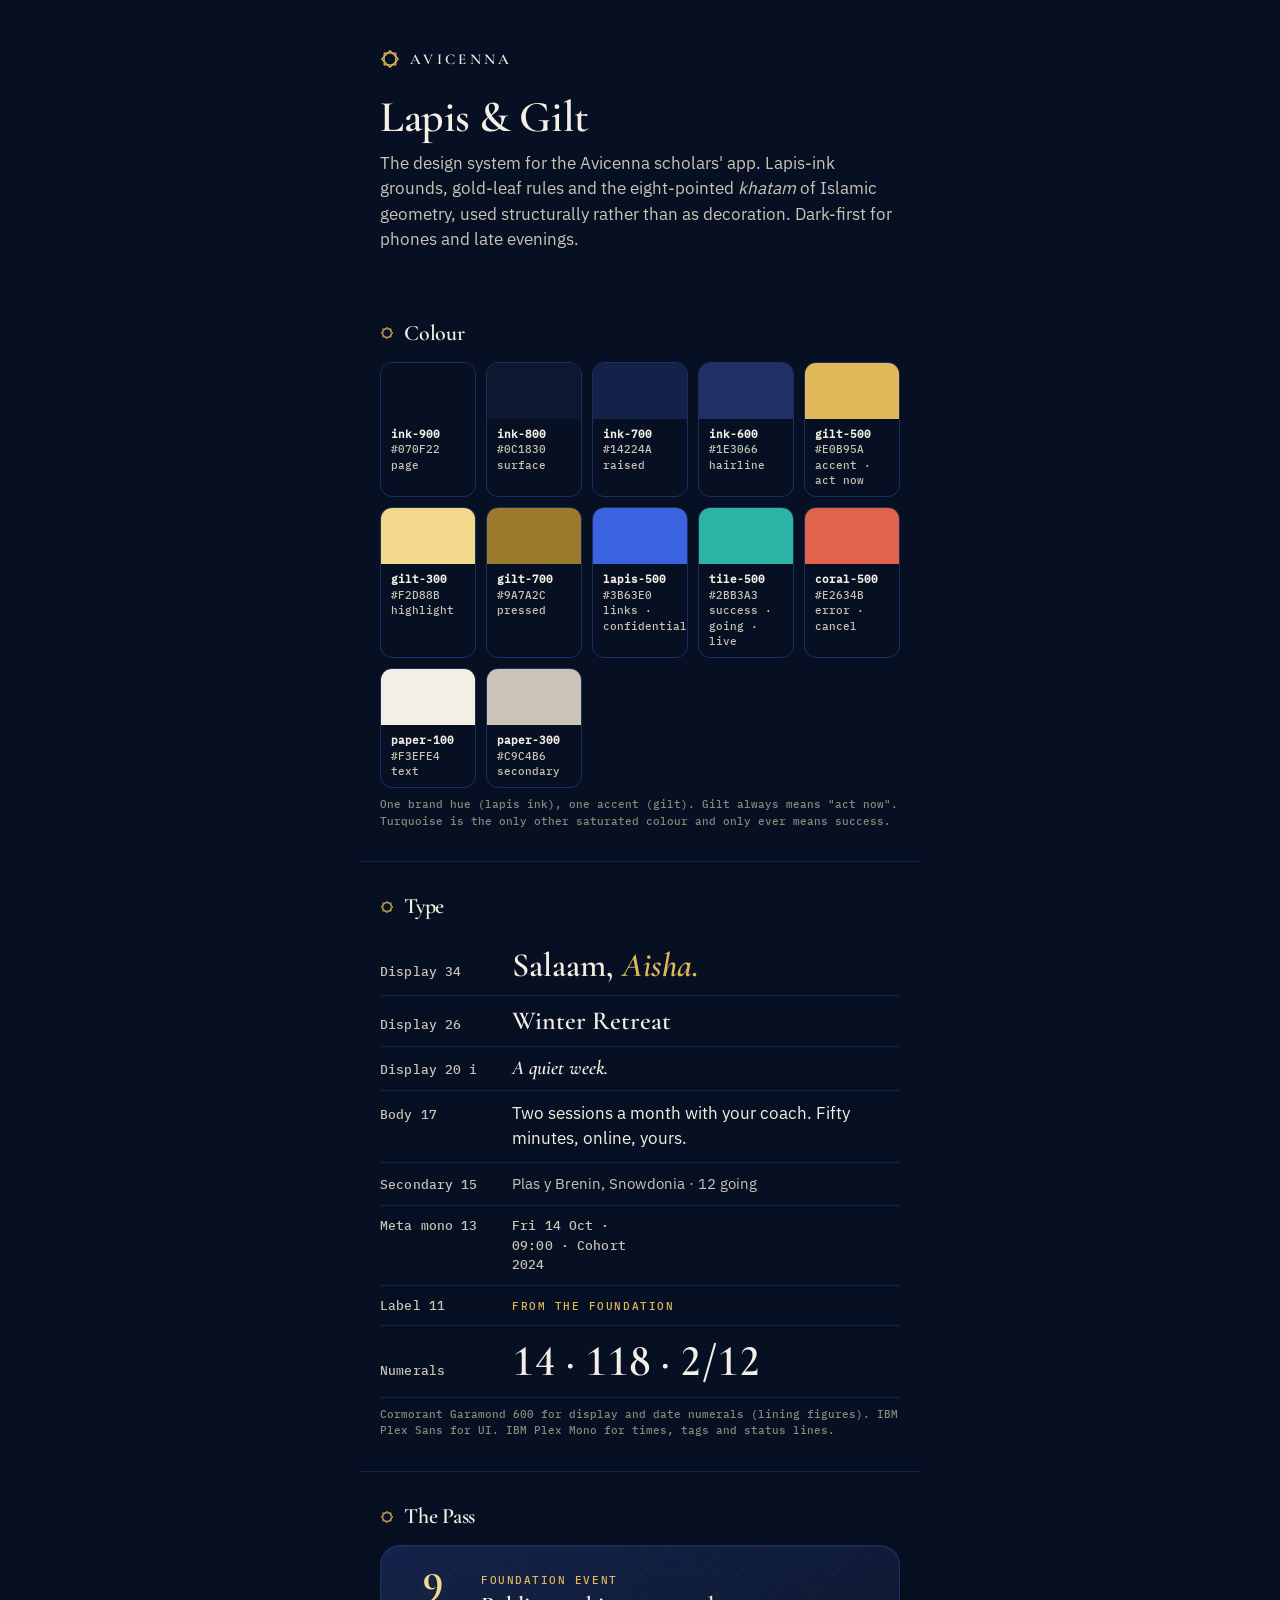
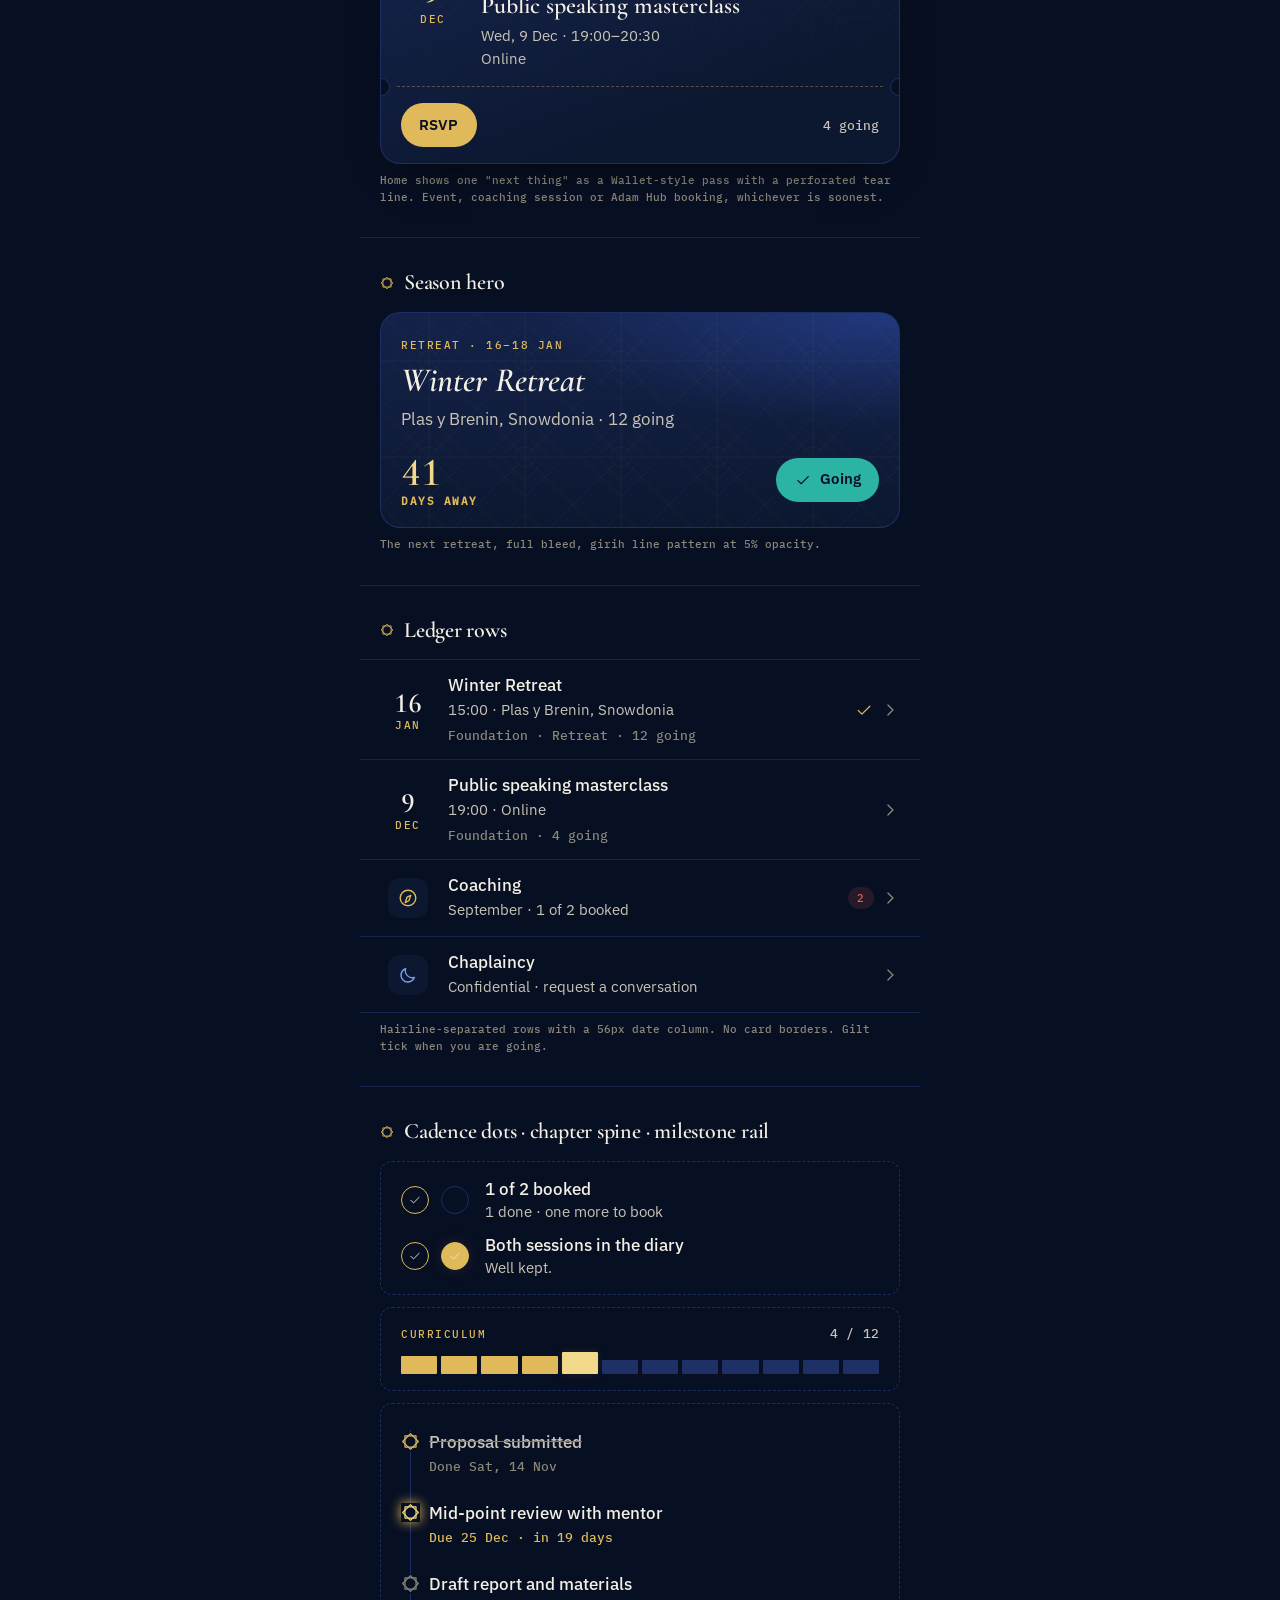
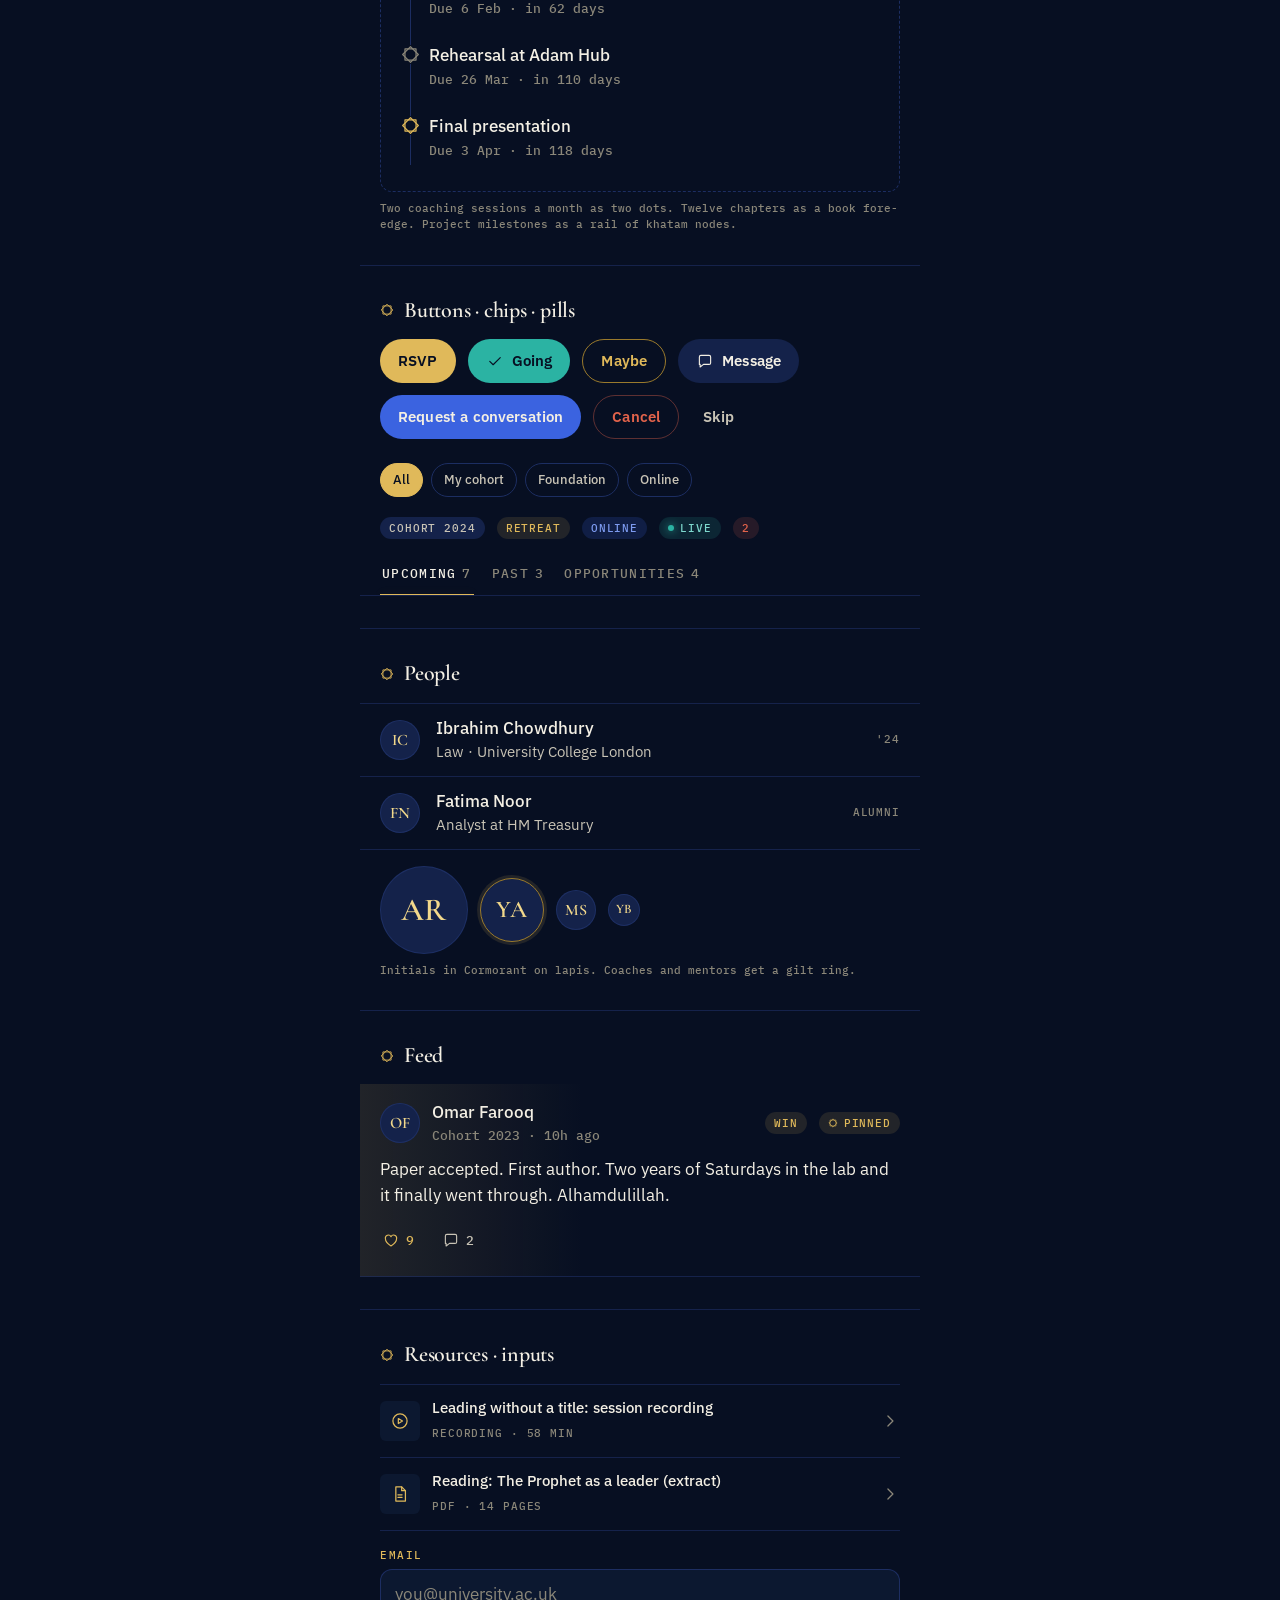
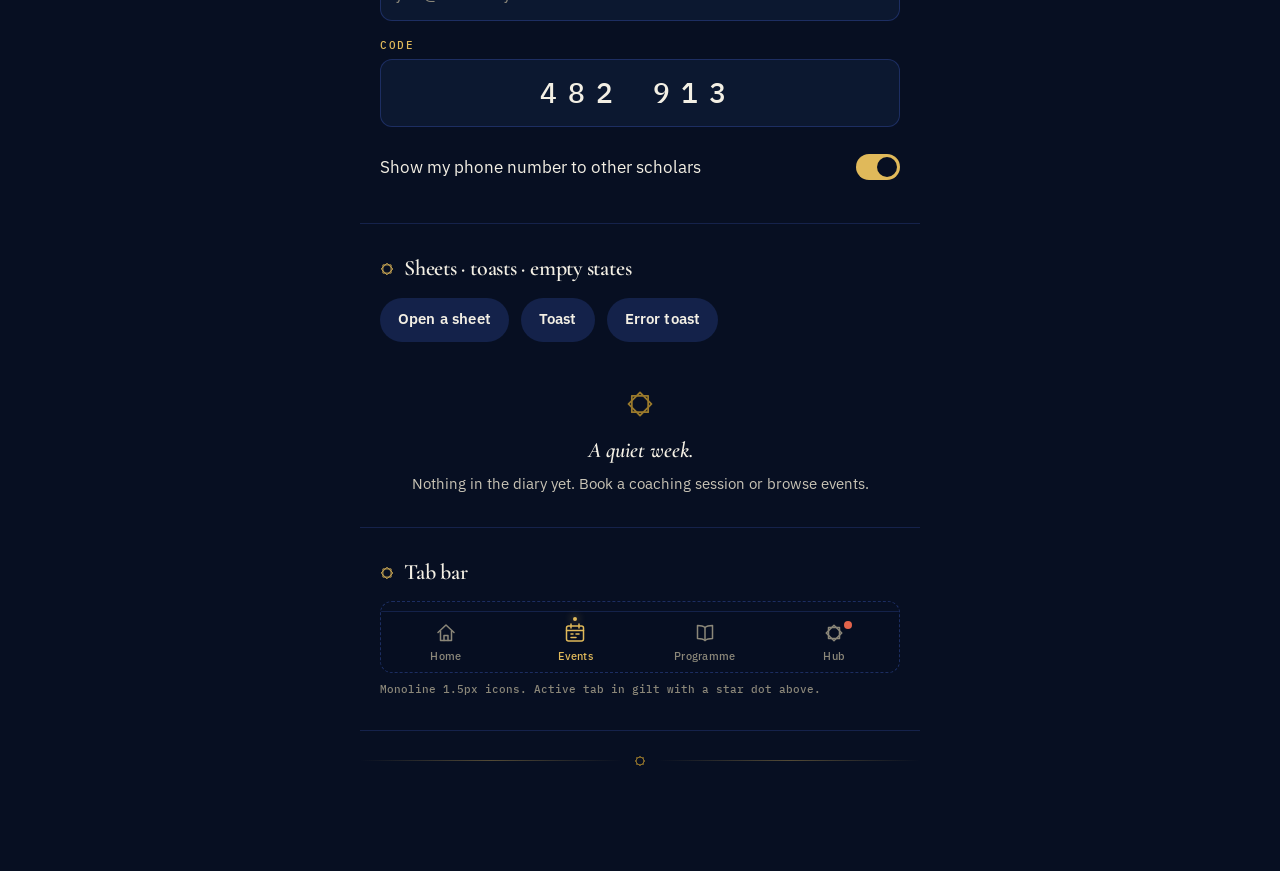
==== design/styletile.html @ 296d8e89 "Scaffold Avicenna PWA: design system, demo-mode shell, Supabase schema Phase 1 of the scholars' app " ====
<!doctype html>
<html lang="en-GB">
<head>
<meta charset="utf-8">
<title>Avicenna Style Tile</title>
<meta name="viewport" content="width=device-width, initial-scale=1">
<link rel="stylesheet" href="../css/tokens.css">
<link rel="stylesheet" href="../css/base.css">
<link rel="stylesheet" href="../css/components.css">
<link rel="stylesheet" href="../css/views.css">
<style>
  .tile-wrap { max-width: 560px; margin: 0 auto; padding-bottom: 80px; }
  .tile-intro { padding: 48px var(--gutter) 24px; }
  .tile-intro h1 { font-size: 44px; line-height: 1; }
  .tile-intro p { color: var(--paper-300); margin-top: 12px; }
  .tile-section h2 { font-size: 22px; margin-bottom: 16px; display: flex; align-items: center; gap: 10px; }
  .tile-section h2 .khatam { width: 14px; height: 14px; }
  .demo { border: 1px dashed var(--hairline-strong); border-radius: var(--r-m); padding: 16px 0; margin-top: 12px; }
  .demo > .wrap + .wrap { margin-top: 12px; }
  .note { font-family: var(--font-mono); font-size: 11px; color: var(--paper-500); margin-top: 8px; }
  .main { padding-bottom: 0; }
</style>
</head>
<body>
<div class="tile-wrap" id="tile"></div>
<div class="sheet-root" id="sheet-root"></div><div class="toasts" id="toasts"></div>
<script type="module">
import { icons, khatam } from '../js/icons.js';
import { pass, cadence, spine, rail, seasonHero, eventRow, strandRow, postCard, scholarRow, segmented, chips, avatar, resourceRow } from '../js/components/index.js';
import { toast, sheet } from '../js/ui.js';
import * as D from '../js/demo-data.js';

const me = D.scholars[0];
const ev = { ...D.events[0], going_count: 12, my_status: 'going', attendees: D.scholars.slice(0, 5) };
const online = { ...D.events[3], going_count: 4, my_status: null };
const swatch = (name, hex, use) => `<div class="swatch"><div class="swatch__color" style="background:${hex}"></div><div class="swatch__meta"><b style="color:var(--paper-100)">${name}</b><br>${hex}<br>${use}</div></div>`;
const S = (title, body, note = '') => `<section class="tile-section"><h2>${khatam('khatam')}${title}</h2>${body}${note ? `<div class="note">${note}</div>` : ''}</section>`;

document.getElementById('tile').innerHTML = `
  <div class="tile-intro"><div class="wordmark" style="margin-bottom:24px">${khatam('khatam')}<span class="wordmark__text">Avicenna</span></div><h1>Lapis &amp; Gilt</h1><p>The design system for the Avicenna scholars' app. Lapis-ink grounds, gold-leaf rules and the eight-pointed <em>khatam</em> of Islamic geometry, used structurally rather than as decoration. Dark-first for phones and late evenings.</p></div>

  ${S('Colour', `<div class="swatches">
    ${swatch('ink-900', '#070F22', 'page')}${swatch('ink-800', '#0C1830', 'surface')}${swatch('ink-700', '#14224A', 'raised')}${swatch('ink-600', '#1E3066', 'hairline')}
    ${swatch('gilt-500', '#E0B95A', 'accent · act now')}${swatch('gilt-300', '#F2D88B', 'highlight')}${swatch('gilt-700', '#9A7A2C', 'pressed')}${swatch('lapis-500', '#3B63E0', 'links · confidential')}
    ${swatch('tile-500', '#2BB3A3', 'success · going · live')}${swatch('coral-500', '#E2634B', 'error · cancel')}${swatch('paper-100', '#F3EFE4', 'text')}${swatch('paper-300', '#C9C4B6', 'secondary')}
  </div>`, 'One brand hue (lapis ink), one accent (gilt). Gilt always means "act now". Turquoise is the only other saturated colour and only ever means success.')}

  ${S('Type', `
    <div class="type-spec"><span class="meta">Display 34</span><span class="display display-xl">Salaam, <em class="italic gilt">Aisha.</em></span></div>
    <div class="type-spec"><span class="meta">Display 26</span><span class="display display-l">Winter Retreat</span></div>
    <div class="type-spec"><span class="meta">Display 20 i</span><span class="display display-m italic">A quiet week.</span></div>
    <div class="type-spec"><span class="meta">Body 17</span><span>Two sessions a month with your coach. Fifty minutes, online, yours.</span></div>
    <div class="type-spec"><span class="meta">Secondary 15</span><span class="secondary">Plas y Brenin, Snowdonia · 12 going</span></div>
    <div class="type-spec"><span class="meta">Meta mono 13</span><span class="meta">Fri 14 Oct · 09:00 · Cohort 2024</span></div>
    <div class="type-spec"><span class="meta">Label 11</span><span class="label">From the Foundation</span></div>
    <div class="type-spec"><span class="meta">Numerals</span><span class="display" style="font-size:44px;font-variant-numeric:lining-nums tabular-nums">14 · 118 · 2/12</span></div>`,
    'Cormorant Garamond 600 for display and date numerals (lining figures). IBM Plex Sans for UI. IBM Plex Mono for times, tags and status lines.')}

  ${S('The Pass', `<div style="margin:0 calc(-1 * var(--gutter))">${pass({ type: 'event', at: online.starts_at, item: online }, me)}</div>`, 'Home shows one "next thing" as a Wallet-style pass with a perforated tear line. Event, coaching session or Adam Hub booking, whichever is soonest.')}

  ${S('Season hero', `<div style="margin:0 calc(-1 * var(--gutter))">${seasonHero(ev)}</div>`, 'The next retreat, full bleed, girih line pattern at 5% opacity.')}

  ${S('Ledger rows', `<div class="ledger" style="margin:0 calc(-1 * var(--gutter))">${eventRow(ev)}${eventRow(online)}${strandRow({ href: '/programme/coaching', icon: icons.compass, title: 'Coaching', status: 'September · 1 of 2 booked', badge: 2 })}${strandRow({ href: '/programme/chaplaincy', icon: icons.moon, title: 'Chaplaincy', status: 'Confidential · request a conversation', confidential: true })}</div>`, 'Hairline-separated rows with a 56px date column. No card borders. Gilt tick when you are going.')}

  ${S('Cadence dots · chapter spine · milestone rail', `
    <div class="demo"><div class="wrap">${cadence({ target: 2, sessions: [{ status: 'completed', starts_at: new Date(), ends_at: new Date() }], done: 1, booked: 0 })}</div>
    <div class="wrap">${cadence({ target: 2, sessions: [{ status: 'completed', starts_at: new Date(), ends_at: new Date() }, { status: 'booked', starts_at: new Date(), ends_at: new Date() }], done: 1, booked: 1 })}</div></div>
    <div class="demo"><div class="wrap"><div class="row-between"><span class="label">Curriculum</span><span class="meta">4 / 12</span></div><div class="mt-2">${spine({ modules: D.curriculum_modules.map((m, i) => ({ ...m, done: i < 4 })), current: D.curriculum_modules[4], done: 4, total: 12 })}</div></div></div>
    <div class="demo"><div class="wrap">${rail(D.projects[0].milestones)}</div></div>`,
    'Two coaching sessions a month as two dots. Twelve chapters as a book fore-edge. Project milestones as a rail of khatam nodes.')}

  ${S('Buttons · chips · pills', `
    <div class="row" style="flex-wrap:wrap"><button class="btn btn--primary">RSVP</button><button class="btn btn--on">${icons.check} Going</button><button class="btn btn--secondary">Maybe</button><button class="btn btn--ghost">${icons.comment} Message</button><button class="btn btn--lapis">Request a conversation</button><button class="btn btn--danger">Cancel</button><button class="btn btn--quiet">Skip</button></div>
    <div style="margin:12px calc(-1 * var(--gutter)) 0">${chips([{ value: 'all', label: 'All' }, { value: 'cohort', label: 'My cohort' }, { value: 'foundation', label: 'Foundation' }, { value: 'online', label: 'Online' }], 'all')}</div>
    <div class="row mt-2" style="flex-wrap:wrap"><span class="pill">Cohort 2024</span><span class="pill pill--gilt">Retreat</span><span class="pill pill--lapis">Online</span><span class="pill pill--tile pill--live">Live</span><span class="pill pill--coral">2</span></div>
    <div style="margin:12px calc(-1 * var(--gutter)) 0">${segmented([{ value: 'a', label: 'Upcoming', count: 7 }, { value: 'b', label: 'Past', count: 3 }, { value: 'c', label: 'Opportunities', count: 4 }], 'a')}</div>`)}

  ${S('People', `<div class="ledger" style="margin:0 calc(-1 * var(--gutter))">${scholarRow(D.scholars[1])}${scholarRow(D.scholars[16])}</div>
    <div class="row mt-4">${avatar(D.scholars[0], 'avatar--xl')}${avatar(D.scholars[18], 'avatar--l')}${avatar(D.scholars[2])}${avatar(D.scholars[3], 'avatar--s')}</div>`, 'Initials in Cormorant on lapis. Coaches and mentors get a gilt ring.')}

  ${S('Feed', `<div style="margin:0 calc(-1 * var(--gutter))">${postCard({ ...D.hub_posts[1], author: D.scholars[7], like_count: 9, liked_by_me: true, comment_count: 2 })}</div>`)}

  ${S('Resources · inputs', `<div class="ledger">${resourceRow(D.resources[0])}${resourceRow(D.resources[1])}</div>
    <label class="field mt-4"><span class="field__label label">Email</span><input class="input" placeholder="you@university.ac.uk"></label>
    <label class="field"><span class="field__label label">Code</span><input class="input input--code" placeholder="••••••" value="482 913"></label>
    <label class="switch mt-4"><span>Show my phone number to other scholars</span><input type="checkbox" checked><span class="switch__track"></span></label>`)}

  ${S('Sheets · toasts · empty states', `<div class="row"><button class="btn btn--ghost" id="demo-sheet">Open a sheet</button><button class="btn btn--ghost" id="demo-toast">Toast</button><button class="btn btn--ghost" id="demo-err">Error toast</button></div>
    <div class="empty" style="padding-bottom:0">${khatam('khatam')}<div class="empty__title">A quiet week.</div><div class="empty__sub">Nothing in the diary yet. Book a coaching session or browse events.</div></div>`)}

  ${S('Tab bar', `<div style="position:relative;height:72px;border:1px dashed var(--hairline-strong);border-radius:var(--r-m);overflow:hidden"><nav class="tabbar" style="position:absolute"><div class="tabbar__inner"><a class="tab" href="#">${icons.home}<span>Home</span></a><a class="tab" href="#" aria-current="page">${icons.events}<span>Events</span></a><a class="tab" href="#">${icons.programme}<span>Programme</span></a><a class="tab" href="#">${icons.hub}<span>Hub</span><span class="tab__badge"></span></a></div></nav></div>`, 'Monoline 1.5px icons. Active tab in gilt with a star dot above.')}

  <div class="rule-gilt">${khatam('khatam')}</div>
`;
document.getElementById('demo-sheet').addEventListener('click', () => sheet({ title: 'Book a session', body: '<p class="secondary">Yusuf Ali\'s open slots. Pick one.</p><div class="slot-grid mt-4"><button class="slot" aria-pressed="true"><div class="slot__day">Tue 9 Sept</div><div class="slot__time">17:00</div></button><button class="slot"><div class="slot__day">Thu 11 Sept</div><div class="slot__time">12:00</div></button></div>', actions: [{ label: 'Confirm booking', onClick: () => toast('Session booked') }] }));
document.getElementById('demo-toast').addEventListener('click', () => toast('See you there'));
document.getElementById('demo-err').addEventListener('click', () => toast('That slot has just been taken.', { type: 'error' }));
</script>
</body>
</html>
---- css/tokens.css ----
/* Avicenna — design tokens ("Lapis & Gilt")
   Lapis-ink grounds, gilt accent, Samarkand-tile turquoise for success. */
:root {
  color-scheme: dark;

  /* Ink (grounds) */
  --ink-900: #070F22;
  --ink-800: #0C1830;
  --ink-700: #14224A;
  --ink-600: #1E3066;
  --ink-500: #2A3F80;

  /* Lapis (secondary interactive) */
  --lapis-500: #3B63E0;
  --lapis-300: #7D9BF0;

  /* Gilt (primary accent) */
  --gilt-500: #E0B95A;
  --gilt-300: #F2D88B;
  --gilt-700: #9A7A2C;

  /* Tile (success / live) & Coral (error) */
  --tile-500: #2BB3A3;
  --tile-300: #7ED9CE;
  --coral-500: #E2634B;

  /* Paper (text) */
  --paper-100: #F3EFE4;
  --paper-300: #C9C4B6;
  --paper-500: #8B8779;

  /* Derived */
  --hairline: rgba(30, 48, 102, 0.6);
  --hairline-strong: rgba(30, 48, 102, 0.95);
  --gilt-hairline: rgba(224, 185, 90, 0.35);
  --gilt-glow: rgba(224, 185, 90, 0.12);
  --scrim: rgba(3, 7, 18, 0.7);
  --focus: 0 0 0 2px var(--ink-900), 0 0 0 4px var(--gilt-500);

  /* Type */
  --font-display: 'Cormorant Garamond', 'Iowan Old Style', Georgia, serif;
  --font-ui: 'IBM Plex Sans', system-ui, -apple-system, 'Segoe UI', sans-serif;
  --font-mono: 'IBM Plex Mono', ui-monospace, SFMono-Regular, Menlo, monospace;

  --fs-display-xl: 34px;
  --fs-display-l: 26px;
  --fs-display-m: 20px;
  --fs-body: 17px;
  --fs-secondary: 15px;
  --fs-meta: 13px;
  --fs-label: 11px;

  --lh-display: 1.15;
  --lh-body: 1.5;
  --tracking-caps: 0.14em;

  /* Space (4px grid) */
  --s-1: 4px;
  --s-2: 8px;
  --s-3: 12px;
  --s-4: 16px;
  --s-5: 20px;
  --s-6: 24px;
  --s-7: 32px;
  --s-8: 48px;
  --gutter: 20px;

  /* Shape */
  --r-s: 6px;
  --r-m: 12px;
  --r-l: 20px;
  --r-pill: 999px;

  /* Motion */
  --ease-out: cubic-bezier(0.2, 0.7, 0.2, 1);
  --ease-in-out: cubic-bezier(0.65, 0, 0.35, 1);
  --dur-fast: 150ms;
  --dur: 200ms;
  --dur-slow: 320ms;

  /* Layout */
  --header-h: 56px;
  --tabbar-h: 60px;
  --safe-t: env(safe-area-inset-top, 0px);
  --safe-b: env(safe-area-inset-bottom, 0px);
  --max-w: 560px;

  /* Date column width in ledger rows */
  --ledger-col: 56px;
}

@media (prefers-reduced-motion: reduce) {
  :root { --dur-fast: 0ms; --dur: 0ms; --dur-slow: 0ms; }
}
---- css/base.css ----
/* Avicenna — base: fonts, reset, typography, safe areas */
@font-face { font-family: 'Cormorant Garamond'; font-style: normal; font-weight: 600; font-display: swap; src: url('../fonts/cormorant-garamond-latin-600-normal.woff2') format('woff2'); }
@font-face { font-family: 'Cormorant Garamond'; font-style: italic; font-weight: 600; font-display: swap; src: url('../fonts/cormorant-garamond-latin-600-italic.woff2') format('woff2'); }
@font-face { font-family: 'IBM Plex Sans'; font-style: normal; font-weight: 400; font-display: swap; src: url('../fonts/ibm-plex-sans-latin-400-normal.woff2') format('woff2'); }
@font-face { font-family: 'IBM Plex Sans'; font-style: normal; font-weight: 500; font-display: swap; src: url('../fonts/ibm-plex-sans-latin-500-normal.woff2') format('woff2'); }
@font-face { font-family: 'IBM Plex Sans'; font-style: normal; font-weight: 600; font-display: swap; src: url('../fonts/ibm-plex-sans-latin-600-normal.woff2') format('woff2'); }
@font-face { font-family: 'IBM Plex Mono'; font-style: normal; font-weight: 500; font-display: swap; src: url('../fonts/ibm-plex-mono-latin-500-normal.woff2') format('woff2'); }

*, *::before, *::after { box-sizing: border-box; }
html { -webkit-text-size-adjust: 100%; text-size-adjust: 100%; background: var(--ink-900); }
body {
  margin: 0;
  min-height: 100dvh;
  background: var(--ink-900);
  color: var(--paper-100);
  font-family: var(--font-ui);
  font-size: var(--fs-body);
  line-height: var(--lh-body);
  -webkit-font-smoothing: antialiased;
  -moz-osx-font-smoothing: grayscale;
  overscroll-behavior-y: none;
  -webkit-tap-highlight-color: transparent;
}
img, svg, video { display: block; max-width: 100%; }
button, input, textarea, select { font: inherit; color: inherit; }
button { background: none; border: 0; padding: 0; cursor: pointer; }
a { color: var(--lapis-300); text-decoration: none; }
a:hover { text-decoration: underline; text-underline-offset: 3px; }
p { margin: 0 0 var(--s-3); }
ul, ol { margin: 0; padding: 0; list-style: none; }
h1, h2, h3, h4 { margin: 0; font-family: var(--font-display); font-weight: 600; line-height: var(--lh-display); letter-spacing: -0.01em; font-variant-numeric: lining-nums; }
h1 { font-size: var(--fs-display-xl); }
h2 { font-size: var(--fs-display-l); }
h3 { font-size: var(--fs-display-m); }
[hidden] { display: none !important; }
:focus-visible { outline: none; box-shadow: var(--focus); border-radius: var(--r-s); }
::selection { background: var(--gilt-700); color: var(--paper-100); }

/* Text utilities */
.display { font-family: var(--font-display); font-weight: 600; line-height: var(--lh-display); }
.display-xl { font-size: var(--fs-display-xl); }
.display-l { font-size: var(--fs-display-l); }
.display-m { font-size: var(--fs-display-m); }
.italic { font-style: italic; }
.secondary { color: var(--paper-300); font-size: var(--fs-secondary); }
.muted { color: var(--paper-500); }
.meta { font-family: var(--font-mono); font-size: var(--fs-meta); color: var(--paper-300); letter-spacing: 0.01em; }
.label { font-family: var(--font-mono); font-size: var(--fs-label); font-weight: 500; letter-spacing: var(--tracking-caps); text-transform: uppercase; color: var(--gilt-500); }
.label--muted { color: var(--paper-500); }
.gilt { color: var(--gilt-500); }
.tile { color: var(--tile-500); }
.coral { color: var(--coral-500); }
.truncate { white-space: nowrap; overflow: hidden; text-overflow: ellipsis; }
.clamp-2 { display: -webkit-box; -webkit-line-clamp: 2; -webkit-box-orient: vertical; overflow: hidden; }
.clamp-3 { display: -webkit-box; -webkit-line-clamp: 3; -webkit-box-orient: vertical; overflow: hidden; }
.sr-only { position: absolute; width: 1px; height: 1px; padding: 0; margin: -1px; overflow: hidden; clip: rect(0,0,0,0); white-space: nowrap; border: 0; }
.tabular { font-variant-numeric: tabular-nums; }

/* Layout primitives */
.stack > * + * { margin-top: var(--s-4); }
.stack-s > * + * { margin-top: var(--s-2); }
.stack-l > * + * { margin-top: var(--s-6); }
.row { display: flex; align-items: center; gap: var(--s-3); }
.row-between { display: flex; align-items: center; justify-content: space-between; gap: var(--s-3); }
.grow { flex: 1 1 auto; min-width: 0; }
.wrap { padding: 0 var(--gutter); }
.mt-2 { margin-top: var(--s-2); } .mt-4 { margin-top: var(--s-4); } .mt-6 { margin-top: var(--s-6); } .mt-7 { margin-top: var(--s-7); }
.mb-2 { margin-bottom: var(--s-2); } .mb-4 { margin-bottom: var(--s-4); }
---- css/components.css ----
/* Avicenna — components */

/* ---------- App shell ---------- */
.app { min-height: 100dvh; display: flex; flex-direction: column; }
.header {
  position: sticky; top: 0; z-index: 20;
  padding-top: var(--safe-t);
  background: linear-gradient(to bottom, var(--ink-900) 70%, rgba(7,15,34,0.85));
  backdrop-filter: blur(12px); -webkit-backdrop-filter: blur(12px);
}
.header__bar { height: var(--header-h); display: flex; align-items: center; justify-content: space-between; padding: 0 var(--gutter); max-width: var(--max-w); margin: 0 auto; width: 100%; }
.wordmark { display: inline-flex; align-items: center; gap: 10px; color: var(--paper-100); }
.wordmark__text { font-family: var(--font-display); font-weight: 600; font-size: 15px; letter-spacing: 0.22em; text-transform: uppercase; }
.wordmark .khatam { width: 20px; height: 20px; color: var(--gilt-500); }
.header__back { display: inline-flex; align-items: center; gap: 6px; color: var(--paper-300); font-size: var(--fs-secondary); min-height: 44px; padding-right: 8px; }
.header__back svg { width: 20px; height: 20px; }
.header__title { font-family: var(--font-display); font-size: 19px; font-weight: 600; }

.main { flex: 1; width: 100%; max-width: var(--max-w); margin: 0 auto; padding-bottom: calc(var(--tabbar-h) + var(--safe-b) + var(--s-6)); }
.main.view-enter { animation: view-in var(--dur) var(--ease-out); }
@keyframes view-in { from { opacity: 0; transform: translateY(6px); } to { opacity: 1; transform: none; } }

/* ---------- Tab bar ---------- */
.tabbar {
  position: fixed; left: 0; right: 0; bottom: 0; z-index: 30;
  padding-bottom: var(--safe-b);
  background: rgba(7,15,34,0.96);
  backdrop-filter: blur(16px); -webkit-backdrop-filter: blur(16px);
  border-top: 1px solid var(--hairline);
}
.tabbar__inner { display: grid; grid-template-columns: repeat(4, 1fr); height: var(--tabbar-h); max-width: var(--max-w); margin: 0 auto; }
.tab { position: relative; display: flex; flex-direction: column; align-items: center; justify-content: center; gap: 3px; color: var(--paper-500); font-size: 11px; font-weight: 500; letter-spacing: 0.02em; -webkit-user-select: none; user-select: none; }
.tab svg { width: 24px; height: 24px; stroke: currentColor; fill: none; stroke-width: 1.5; stroke-linecap: round; stroke-linejoin: round; transition: transform var(--dur-fast) var(--ease-out); }
.tab:active svg { transform: scale(0.92); }
.tab[aria-current="page"] { color: var(--gilt-500); }
.tab[aria-current="page"]::before { content: ""; position: absolute; top: 5px; width: 4px; height: 4px; border-radius: 50%; background: var(--gilt-500); box-shadow: 0 0 8px var(--gilt-500); }
.tab__badge { position: absolute; top: 9px; right: calc(50% - 18px); min-width: 8px; height: 8px; border-radius: 50%; background: var(--coral-500); }

/* ---------- Khatam mark & ornaments ---------- */
.khatam { width: 24px; height: 24px; color: var(--gilt-500); }
.khatam--spin { animation: khatam-spin 2.4s linear infinite; }
@keyframes khatam-spin { to { transform: rotate(360deg); } }
.rule-gilt { display: flex; align-items: center; gap: var(--s-3); color: var(--gilt-700); margin: var(--s-6) 0; }
.rule-gilt::before, .rule-gilt::after { content: ""; flex: 1; height: 1px; background: linear-gradient(to right, transparent, var(--gilt-hairline), transparent); }
.rule-gilt .khatam { width: 12px; height: 12px; color: var(--gilt-700); }
.girih { background-image: url("data:image/svg+xml;utf8,<svg xmlns='http://www.w3.org/2000/svg' width='96' height='96' viewBox='0 0 96 96' fill='none' stroke='%23E0B95A' stroke-width='0.8'><path d='M48 0v96M0 48h96M0 0l96 96M96 0L0 96'/><path d='M48 8l40 40-40 40L8 48z'/><path d='M48 24l24 24-24 24-24-24z'/><circle cx='48' cy='48' r='10'/><path d='M24 0v24M72 0v24M24 72v24M72 72v24M0 24h24M0 72h24M72 24h24M72 72h24'/></svg>"); background-size: 96px 96px; }
.girih-veil { position: relative; overflow: hidden; }
.girih-veil::before { content: ""; position: absolute; inset: 0; opacity: 0.05; pointer-events: none; background-image: url("data:image/svg+xml;utf8,<svg xmlns='http://www.w3.org/2000/svg' width='96' height='96' viewBox='0 0 96 96' fill='none' stroke='%23E0B95A' stroke-width='0.8'><path d='M48 0v96M0 48h96M0 0l96 96M96 0L0 96'/><path d='M48 8l40 40-40 40L8 48z'/><path d='M48 24l24 24-24 24-24-24z'/><circle cx='48' cy='48' r='10'/><path d='M24 0v24M72 0v24M24 72v24M72 72v24M0 24h24M0 72h24M72 24h24M72 72h24'/></svg>"); background-size: 96px 96px; -webkit-mask-image: linear-gradient(to bottom, rgba(0,0,0,1), rgba(0,0,0,0)); mask-image: linear-gradient(to bottom, rgba(0,0,0,1), rgba(0,0,0,0)); }
.girih-veil > * { position: relative; }

/* ---------- Section titles ---------- */
.section { padding: 0 var(--gutter); margin-top: var(--s-7); }
.section__head { display: flex; align-items: baseline; justify-content: space-between; gap: var(--s-3); margin-bottom: var(--s-3); }
.section__head .label { display: inline-flex; align-items: center; gap: 8px; }
.section__link { font-family: var(--font-mono); font-size: var(--fs-meta); color: var(--paper-300); min-height: 32px; display: inline-flex; align-items: center; }
.section__link:hover { color: var(--gilt-500); text-decoration: none; }

/* ---------- Ledger rows ---------- */
.ledger { border-top: 1px solid var(--hairline); }
.ledger-row {
  display: grid; grid-template-columns: var(--ledger-col) 1fr auto; align-items: center; gap: var(--s-3);
  width: 100%; text-align: left; padding: 14px 0; border-bottom: 1px solid var(--hairline);
  color: inherit; transition: background var(--dur-fast);
}
.ledger-row:active { background: var(--ink-800); }
a.ledger-row:hover { text-decoration: none; }
.ledger-row--pad { padding-left: var(--gutter); padding-right: var(--gutter); }
.ledger-row__date { display: flex; flex-direction: column; align-items: center; line-height: 1; }
.ledger-row__num { font-family: var(--font-display); font-weight: 600; font-size: 28px; font-variant-numeric: tabular-nums lining-nums; color: var(--paper-100); }
.ledger-row__mon { font-family: var(--font-mono); font-size: var(--fs-label); letter-spacing: var(--tracking-caps); text-transform: uppercase; color: var(--gilt-500); margin-top: 3px; }
.ledger-row__icon { display: flex; align-items: center; justify-content: center; width: 40px; height: 40px; border-radius: var(--r-m); background: var(--ink-800); color: var(--gilt-500); margin: 0 auto; }
.ledger-row__icon svg { width: 22px; height: 22px; stroke: currentColor; fill: none; stroke-width: 1.5; stroke-linecap: round; stroke-linejoin: round; }
.ledger-row__body { min-width: 0; }
.ledger-row__title, .ledger-row__sub, .ledger-row__meta { display: block; }
.ledger-row__title { font-weight: 500; font-size: var(--fs-body); line-height: 1.3; color: var(--paper-100); }
.ledger-row__sub { font-size: var(--fs-secondary); color: var(--paper-300); margin-top: 3px; }
.ledger-row__meta { font-family: var(--font-mono); font-size: var(--fs-meta); color: var(--paper-500); margin-top: 4px; }
.ledger-row__trail { display: flex; align-items: center; gap: 6px; color: var(--paper-500); }
.ledger-row__trail svg { width: 20px; height: 20px; stroke: currentColor; fill: none; stroke-width: 1.5; stroke-linecap: round; stroke-linejoin: round; }
.ledger-row__trail .tick { color: var(--gilt-500); }
.ledger-row--muted .ledger-row__num, .ledger-row--muted .ledger-row__title { color: var(--paper-300); }
.ledger-row--muted .ledger-row__mon { color: var(--paper-500); }
.ledger-row--confidential .ledger-row__icon { color: var(--lapis-300); }

/* ---------- Pass (the next thing) ---------- */
.pass { position: relative; margin: 0 var(--gutter); border-radius: var(--r-l); background: linear-gradient(160deg, var(--ink-700), var(--ink-800) 70%); border: 1px solid var(--hairline-strong); overflow: hidden; box-shadow: 0 20px 40px -24px rgba(0,0,0,0.8), inset 0 1px 0 rgba(255,255,255,0.04); }
.pass__top { color: inherit; display: grid; grid-template-columns: 64px 1fr; gap: var(--s-4); padding: var(--s-5) var(--s-5) var(--s-4); }
.pass__date { display: flex; flex-direction: column; align-items: center; line-height: 1; }
.pass__num { font-family: var(--font-display); font-weight: 600; font-size: 44px; font-variant-numeric: tabular-nums lining-nums; color: var(--gilt-300); text-shadow: 0 0 24px var(--gilt-glow); }
.pass__mon { font-family: var(--font-mono); font-size: var(--fs-label); letter-spacing: var(--tracking-caps); text-transform: uppercase; color: var(--gilt-500); margin-top: 4px; }
.pass__title { font-family: var(--font-display); font-weight: 600; font-size: 24px; line-height: 1.15; color: var(--paper-100); }
a.pass__top:hover { text-decoration: none; }
.pass__sub { margin-top: 6px; color: var(--paper-300); font-size: var(--fs-secondary); }
.pass__kind { margin-bottom: 6px; }
.pass__tear { position: relative; height: 0; border-top: 1px dashed var(--gilt-hairline); margin: 0 var(--s-4); }
.pass__tear::before, .pass__tear::after { content: ""; position: absolute; top: -9px; width: 18px; height: 18px; border-radius: 50%; background: var(--ink-900); border: 1px solid var(--hairline-strong); }
.pass__tear::before { left: calc(-1 * var(--s-4) - 9px); }
.pass__tear::after { right: calc(-1 * var(--s-4) - 9px); }
.pass__bottom { display: flex; align-items: center; justify-content: space-between; gap: var(--s-3); padding: var(--s-4) var(--s-5); }
.pass__count { font-family: var(--font-mono); font-size: var(--fs-meta); color: var(--paper-300); }
.pass--empty { padding: var(--s-6) var(--s-5); text-align: center; }

/* ---------- Buttons ---------- */
.btn { display: inline-flex; align-items: center; justify-content: center; gap: 8px; min-height: 44px; padding: 0 18px; border-radius: var(--r-pill); font-weight: 600; font-size: var(--fs-secondary); letter-spacing: 0.01em; transition: transform var(--dur-fast) var(--ease-out), background var(--dur-fast), color var(--dur-fast), border-color var(--dur-fast); white-space: nowrap; }
.btn:active { transform: scale(0.97); }
.btn svg { width: 18px; height: 18px; stroke: currentColor; fill: none; stroke-width: 2; stroke-linecap: round; stroke-linejoin: round; }
.btn--primary { background: var(--gilt-500); color: var(--ink-900); }
.btn--primary:hover { background: var(--gilt-300); }
.btn--primary:active { background: var(--gilt-700); color: var(--paper-100); }
.btn--secondary { background: transparent; color: var(--gilt-500); border: 1px solid var(--gilt-700); }
.btn--secondary:hover { background: var(--gilt-glow); }
.btn--ghost { background: var(--ink-700); color: var(--paper-100); }
.btn--ghost:hover { background: var(--ink-600); }
.btn--quiet { background: transparent; color: var(--paper-300); min-height: 40px; padding: 0 12px; }
.btn--danger { background: transparent; color: var(--coral-500); border: 1px solid rgba(226,99,75,0.4); }
.btn--lapis { background: var(--lapis-500); color: var(--paper-100); }
.btn--lapis:hover { background: var(--lapis-300); color: var(--ink-900); }
.btn--on { background: var(--tile-500); color: var(--ink-900); }
.btn--block { width: 100%; }
.btn--s { min-height: 36px; padding: 0 14px; font-size: var(--fs-meta); }
.btn[disabled], .btn[aria-disabled="true"] { opacity: 0.5; pointer-events: none; }
.btn-icon { display: inline-flex; align-items: center; justify-content: center; width: 44px; height: 44px; border-radius: 50%; color: var(--paper-300); }
.btn-icon:hover { background: var(--ink-800); color: var(--paper-100); }
.btn-icon svg { width: 22px; height: 22px; stroke: currentColor; fill: none; stroke-width: 1.5; stroke-linecap: round; stroke-linejoin: round; }

/* ---------- Segmented control & chips ---------- */
.segmented { display: flex; gap: var(--s-4); padding: 0 var(--gutter); border-bottom: 1px solid var(--hairline); overflow-x: auto; scrollbar-width: none; }
.segmented::-webkit-scrollbar { display: none; }
.segmented__item { position: relative; padding: 12px 2px; font-family: var(--font-mono); font-size: var(--fs-meta); letter-spacing: 0.1em; text-transform: uppercase; color: var(--paper-500); white-space: nowrap; min-height: 44px; }
.segmented__item[aria-selected="true"] { color: var(--paper-100); }
.segmented__item[aria-selected="true"]::after { content: ""; position: absolute; left: 0; right: 0; bottom: -1px; height: 2px; background: var(--gilt-500); box-shadow: 0 0 10px var(--gilt-glow); }
.segmented__count { color: var(--paper-500); margin-left: 6px; }
.chips { display: flex; gap: 8px; padding: var(--s-3) var(--gutter); overflow-x: auto; scrollbar-width: none; -webkit-overflow-scrolling: touch; }
.chips::-webkit-scrollbar { display: none; }
.chip { flex: 0 0 auto; display: inline-flex; align-items: center; gap: 6px; min-height: 34px; padding: 0 12px; border-radius: var(--r-pill); border: 1px solid var(--hairline-strong); background: transparent; color: var(--paper-300); font-size: var(--fs-meta); font-weight: 500; white-space: nowrap; transition: all var(--dur-fast); }
.chip[aria-pressed="true"] { background: var(--gilt-500); border-color: var(--gilt-500); color: var(--ink-900); }
.chip svg { width: 14px; height: 14px; stroke: currentColor; fill: none; stroke-width: 2; }

/* ---------- Pills / status ---------- */
.pill { display: inline-flex; align-items: center; gap: 6px; padding: 3px 9px; border-radius: var(--r-pill); font-family: var(--font-mono); font-size: var(--fs-label); letter-spacing: 0.08em; text-transform: uppercase; background: var(--ink-700); color: var(--paper-300); white-space: nowrap; }
.pill--gilt { background: var(--gilt-glow); color: var(--gilt-500); }
.pill--tile { background: rgba(43,179,163,0.14); color: var(--tile-300); }
.pill--coral { background: rgba(226,99,75,0.14); color: var(--coral-500); }
.pill--lapis { background: rgba(59,99,224,0.18); color: var(--lapis-300); }
.pill--live::before { content: ""; width: 6px; height: 6px; border-radius: 50%; background: var(--tile-500); box-shadow: 0 0 8px var(--tile-500); animation: pulse 1.6s ease-in-out infinite; }
@keyframes pulse { 50% { opacity: 0.4; } }

/* ---------- Cadence dots (coaching, 2 a month) ---------- */
.cadence { display: flex; align-items: center; gap: var(--s-4); }
.cadence__dots { display: flex; gap: 12px; }
.cadence__dot { width: 28px; height: 28px; border-radius: 50%; border: 1.5px solid var(--hairline-strong); display: grid; place-items: center; transition: all var(--dur) var(--ease-out); }
.cadence__dot svg { width: 14px; height: 14px; stroke: var(--ink-900); fill: none; stroke-width: 2.5; stroke-linecap: round; stroke-linejoin: round; }
.cadence__dot--booked { background: var(--gilt-500); border-color: var(--gilt-500); box-shadow: 0 0 14px var(--gilt-glow); }
.cadence__dot--done { border-color: var(--gilt-500); background: transparent; }
.cadence__dot--done svg { stroke: var(--gilt-500); }
.cadence__dot--missed { border-color: var(--coral-500); border-style: dashed; }
.cadence__text { line-height: 1.3; }
.cadence__text strong { display: block; font-weight: 500; }

/* ---------- Chapter spine (curriculum) ---------- */
.spine { display: flex; gap: 4px; align-items: flex-end; height: 22px; }
.spine__stroke { flex: 1; height: 14px; background: var(--ink-600); border-radius: 1px; transition: background var(--dur), height var(--dur); }
.spine__stroke--done { background: var(--gilt-500); height: 18px; }
.spine__stroke--current { background: var(--gilt-300); height: 22px; box-shadow: 0 0 10px var(--gilt-glow); }

/* ---------- Milestone rail (project) ---------- */
.rail { position: relative; padding-left: 28px; }
.rail::before { content: ""; position: absolute; left: 9px; top: 10px; bottom: 10px; width: 1px; background: var(--hairline-strong); }
.rail__item { position: relative; padding: 10px 0 14px; }
.rail__node { position: absolute; left: -28px; top: 12px; width: 19px; height: 19px; color: var(--paper-500); background: var(--ink-900); }
.rail__node svg { width: 19px; height: 19px; }
.rail__item--done .rail__node { color: var(--gilt-500); }
.rail__item--next .rail__node { color: var(--gilt-300); filter: drop-shadow(0 0 6px var(--gilt-500)); }
.rail__item--final .rail__node { color: var(--gilt-500); }
.rail__title { font-weight: 500; }
.rail__item--done .rail__title { color: var(--paper-300); text-decoration: line-through; text-decoration-color: var(--gilt-700); }
.rail__meta { font-family: var(--font-mono); font-size: var(--fs-meta); color: var(--paper-500); margin-top: 2px; }
.rail__item--next .rail__meta { color: var(--gilt-500); }

/* ---------- Season hero (retreat) ---------- */
.season { position: relative; margin: var(--s-4) var(--gutter) 0; border-radius: var(--r-l); overflow: hidden; background: radial-gradient(120% 90% at 100% 0%, rgba(59,99,224,0.35), transparent 60%), linear-gradient(180deg, var(--ink-700), var(--ink-800)); border: 1px solid var(--hairline-strong); padding: var(--s-6) var(--s-5) var(--s-5); color: inherit; display: block; }
.season::before { content: ""; position: absolute; inset: 0; opacity: 0.05; background-image: url("data:image/svg+xml;utf8,<svg xmlns='http://www.w3.org/2000/svg' width='96' height='96' viewBox='0 0 96 96' fill='none' stroke='%23F2D88B' stroke-width='0.8'><path d='M48 0v96M0 48h96M0 0l96 96M96 0L0 96'/><path d='M48 8l40 40-40 40L8 48z'/><path d='M48 24l24 24-24 24-24-24z'/><circle cx='48' cy='48' r='10'/></svg>"); background-size: 96px 96px; pointer-events: none; }
.season:hover { text-decoration: none; }
.season__kicker { position: relative; }
.season__title { position: relative; font-family: var(--font-display); font-style: italic; font-weight: 600; font-size: 34px; line-height: 1.05; margin-top: 10px; color: var(--paper-100); }
.season__sub { position: relative; margin-top: 8px; color: var(--paper-300); }
.season__foot { position: relative; margin-top: var(--s-5); display: flex; align-items: center; justify-content: space-between; gap: var(--s-3); }
.season__days { font-family: var(--font-display); font-weight: 600; font-size: 40px; line-height: 1; color: var(--gilt-300); }
.season__days small { display: block; font-family: var(--font-mono); font-size: var(--fs-label); letter-spacing: var(--tracking-caps); text-transform: uppercase; color: var(--gilt-500); margin-top: 4px; }

/* ---------- Avatars ---------- */
.avatar { display: inline-grid; place-items: center; width: 40px; height: 40px; border-radius: 50%; background: var(--ink-700); color: var(--gilt-300); font-family: var(--font-display); font-weight: 600; font-size: 16px; letter-spacing: 0.02em; overflow: hidden; flex: 0 0 auto; border: 1px solid var(--hairline-strong); }
.avatar img { width: 100%; height: 100%; object-fit: cover; }
.avatar--s { width: 32px; height: 32px; font-size: 13px; }
.avatar--l { width: 64px; height: 64px; font-size: 24px; }
.avatar--xl { width: 88px; height: 88px; font-size: 32px; }
.avatar--gilt { border-color: var(--gilt-700); box-shadow: 0 0 0 3px var(--gilt-glow); }
.avatar-stack { display: flex; }
.avatar-stack .avatar { margin-left: -10px; border: 2px solid var(--ink-900); }
.avatar-stack .avatar:first-child { margin-left: 0; }

/* ---------- Cards (used sparingly) ---------- */
.panel { margin-left: var(--gutter); margin-right: var(--gutter); border-radius: var(--r-l); background: var(--ink-800); border: 1px solid var(--hairline); padding: var(--s-5); }
.panel--confidential { border-color: rgba(125,155,240,0.25); background: linear-gradient(180deg, rgba(59,99,224,0.08), var(--ink-800)); }
.person { display: flex; align-items: center; gap: var(--s-4); }
.person__name { font-weight: 500; }
.person__role { font-size: var(--fs-secondary); color: var(--paper-300); }

/* ---------- Inputs ---------- */
.field { display: block; }
.field + .field { margin-top: var(--s-4); }
.field__label { display: block; margin-bottom: 6px; }
.input, .textarea, .select { width: 100%; min-height: 48px; padding: 12px 14px; border-radius: var(--r-m); background: var(--ink-800); border: 1px solid var(--hairline-strong); color: var(--paper-100); font-size: var(--fs-body); transition: border-color var(--dur-fast), box-shadow var(--dur-fast); -webkit-appearance: none; appearance: none; }
.input::placeholder, .textarea::placeholder { color: var(--paper-500); }
.input:focus-visible, .textarea:focus-visible, .select:focus-visible { box-shadow: none; border-color: var(--gilt-500); outline: none; }
.textarea { min-height: 110px; resize: vertical; line-height: 1.45; }
.input--code { font-family: var(--font-mono); font-size: 28px; letter-spacing: 0.4em; text-align: center; padding-left: 0.4em; }
.search { position: relative; }
.search svg { position: absolute; left: 14px; top: 50%; transform: translateY(-50%); width: 18px; height: 18px; stroke: var(--paper-500); fill: none; stroke-width: 2; }
.search .input { padding-left: 42px; border-radius: var(--r-pill); }
.field__hint { margin-top: 6px; font-size: var(--fs-meta); color: var(--paper-500); }
.switch { display: flex; align-items: center; justify-content: space-between; gap: var(--s-3); min-height: 48px; }
.switch input { position: absolute; opacity: 0; }
.switch__track { position: relative; width: 44px; height: 26px; border-radius: 13px; background: var(--ink-600); transition: background var(--dur-fast); flex: 0 0 auto; }
.switch__track::after { content: ""; position: absolute; top: 3px; left: 3px; width: 20px; height: 20px; border-radius: 50%; background: var(--paper-300); transition: transform var(--dur-fast) var(--ease-out), background var(--dur-fast); }
.switch input:checked + .switch__track { background: var(--gilt-500); }
.switch input:checked + .switch__track::after { transform: translateX(18px); background: var(--ink-900); }

/* ---------- Sheets ---------- */
.sheet-root { position: fixed; inset: 0; z-index: 50; display: none; }
.sheet-root[data-open] { display: block; }
.sheet__scrim { position: absolute; inset: 0; background: var(--scrim); opacity: 0; transition: opacity var(--dur) var(--ease-out); }
.sheet { position: absolute; left: 0; right: 0; bottom: 0; max-height: 92dvh; display: flex; flex-direction: column; margin: 0 auto; max-width: var(--max-w); background: var(--ink-800); border-radius: var(--r-l) var(--r-l) 0 0; border-top: 1px solid var(--hairline-strong); box-shadow: 0 -20px 60px rgba(0,0,0,0.5); transform: translateY(100%); transition: transform var(--dur-slow) var(--ease-out); padding-bottom: var(--safe-b); }
.sheet-root[data-open="1"] .sheet__scrim { opacity: 1; }
.sheet-root[data-open="1"] .sheet { transform: none; }
.sheet__grab { width: 36px; height: 4px; border-radius: 2px; background: var(--ink-600); margin: 10px auto 0; }
.sheet__head { display: flex; align-items: center; justify-content: space-between; padding: var(--s-3) var(--gutter) 0; }
.sheet__title { font-family: var(--font-display); font-weight: 600; font-size: 22px; }
.sheet__body { padding: var(--s-4) var(--gutter) var(--s-5); overflow-y: auto; -webkit-overflow-scrolling: touch; }
.sheet__actions { display: flex; gap: var(--s-3); padding: 0 var(--gutter) var(--s-5); }
.sheet__actions .btn { flex: 1; }

/* ---------- Toasts ---------- */
.toasts { position: fixed; left: 0; right: 0; bottom: calc(var(--tabbar-h) + var(--safe-b) + 12px); z-index: 60; display: flex; flex-direction: column; align-items: center; gap: 8px; pointer-events: none; padding: 0 var(--gutter); }
.toast { pointer-events: auto; display: inline-flex; align-items: center; gap: 10px; padding: 10px 16px; border-radius: var(--r-pill); background: var(--paper-100); color: var(--ink-900); font-size: var(--fs-secondary); font-weight: 500; box-shadow: 0 10px 30px rgba(0,0,0,0.4); animation: toast-in var(--dur-slow) var(--ease-out); }
.toast .khatam { width: 16px; height: 16px; color: var(--gilt-700); }
.toast--error { background: var(--coral-500); color: var(--paper-100); }
.toast__action { font-weight: 600; color: var(--lapis-500); margin-left: 4px; }
@keyframes toast-in { from { opacity: 0; transform: translateY(10px); } to { opacity: 1; transform: none; } }

/* ---------- Skeletons & empty ---------- */
.skeleton { position: relative; overflow: hidden; background: var(--ink-800); border-radius: var(--r-s); min-height: 14px; }
.skeleton::after { content: ""; position: absolute; inset: 0; transform: translateX(-100%); background: linear-gradient(90deg, transparent, rgba(243,239,228,0.05), transparent); animation: shimmer 1.4s infinite; }
@keyframes shimmer { to { transform: translateX(100%); } }
.skeleton-row { display: grid; grid-template-columns: var(--ledger-col) 1fr; gap: var(--s-3); padding: 14px 0; border-bottom: 1px solid var(--hairline); }
.skeleton-row .skeleton:first-child { height: 36px; width: 40px; margin: 0 auto; }
.empty { padding: var(--s-8) var(--gutter); text-align: center; color: var(--paper-300); }
.empty .khatam { margin: 0 auto var(--s-4); width: 28px; height: 28px; color: var(--gilt-700); }
.empty__title { font-family: var(--font-display); font-style: italic; font-weight: 600; font-size: 22px; color: var(--paper-100); }
.empty__sub { margin-top: 6px; font-size: var(--fs-secondary); }

/* ---------- Feed post ---------- */
.post { padding: var(--s-4) var(--gutter); border-bottom: 1px solid var(--hairline); }
.post__head { display: flex; align-items: center; gap: var(--s-3); }
.post__who { min-width: 0; flex: 1; }
.post__name { font-weight: 500; }
.post__meta { font-family: var(--font-mono); font-size: var(--fs-meta); color: var(--paper-500); }
.post__body { margin-top: var(--s-3); white-space: pre-wrap; overflow-wrap: anywhere; }
.post__image { margin-top: var(--s-3); border-radius: var(--r-m); overflow: hidden; border: 1px solid var(--hairline); }
.post__actions { display: flex; gap: var(--s-2); margin-top: var(--s-3); margin-left: -8px; }
.post__action { display: inline-flex; align-items: center; gap: 6px; min-height: 40px; padding: 0 10px; border-radius: var(--r-pill); color: var(--paper-300); font-family: var(--font-mono); font-size: var(--fs-meta); }
.post__action svg { width: 18px; height: 18px; stroke: currentColor; fill: none; stroke-width: 1.75; stroke-linecap: round; stroke-linejoin: round; }
.post__action[aria-pressed="true"] { color: var(--gilt-500); }
.post__action[aria-pressed="true"] svg { fill: var(--gilt-500); }
.post--pinned { background: linear-gradient(to right, var(--gilt-glow), transparent 40%); }

/* ---------- Messages ---------- */
.thread { display: flex; flex-direction: column; gap: 6px; padding: var(--s-4) var(--gutter); }
.bubble { max-width: 82%; padding: 10px 14px; border-radius: 18px; font-size: var(--fs-secondary); line-height: 1.4; }
.bubble--me { align-self: flex-end; background: var(--gilt-500); color: var(--ink-900); border-bottom-right-radius: 6px; }
.bubble--them { align-self: flex-start; background: var(--ink-700); color: var(--paper-100); border-bottom-left-radius: 6px; }
.bubble__time { display: block; margin-top: 4px; font-family: var(--font-mono); font-size: 10px; opacity: 0.7; }
.composer { position: sticky; bottom: calc(var(--tabbar-h) + var(--safe-b)); display: flex; gap: 8px; padding: var(--s-3) var(--gutter); background: var(--ink-900); border-top: 1px solid var(--hairline); }
.composer .input { border-radius: var(--r-pill); min-height: 44px; }

/* ---------- Misc ---------- */
.kv { display: grid; grid-template-columns: auto 1fr; gap: 8px 16px; align-items: baseline; }
.kv dt { font-family: var(--font-mono); font-size: var(--fs-meta); color: var(--paper-500); text-transform: uppercase; letter-spacing: 0.08em; }
.kv dd { margin: 0; }
.notice { display: flex; gap: 12px; align-items: flex-start; margin-left: var(--gutter); margin-right: var(--gutter); padding: 14px 16px; border-radius: var(--r-m); background: var(--ink-800); border: 1px solid var(--hairline); font-size: var(--fs-secondary); color: var(--paper-300); }
.notice svg { flex: 0 0 auto; width: 20px; height: 20px; stroke: var(--gilt-500); fill: none; stroke-width: 1.5; stroke-linecap: round; stroke-linejoin: round; margin-top: 2px; }
.notice--lapis svg { stroke: var(--lapis-300); }
.cover { aspect-ratio: 16 / 9; background: linear-gradient(135deg, var(--ink-700), var(--ink-600)); border-radius: var(--r-m); overflow: hidden; }
.cover img { width: 100%; height: 100%; object-fit: cover; }
.itinerary { border-left: 1px solid var(--gilt-hairline); padding-left: 16px; }
.itinerary__day { margin-bottom: var(--s-4); }
.itinerary__row { display: grid; grid-template-columns: 56px 1fr; gap: 8px; padding: 6px 0; font-size: var(--fs-secondary); }
.itinerary__time { font-family: var(--font-mono); font-size: var(--fs-meta); color: var(--gilt-500); }
.hscroll { display: flex; gap: var(--s-3); padding: 0 var(--gutter); overflow-x: auto; scrollbar-width: none; scroll-snap-type: x mandatory; }
.hscroll::-webkit-scrollbar { display: none; }
.hscroll > * { scroll-snap-align: start; flex: 0 0 auto; }
.journal-card { width: 220px; border-radius: var(--r-m); overflow: hidden; background: var(--ink-800); border: 1px solid var(--hairline); color: inherit; }
.journal-card:hover { text-decoration: none; }
.journal-card .cover { border-radius: 0; aspect-ratio: 4 / 3; }
.journal-card__body { padding: 12px 14px 14px; }
.journal-card__title { font-family: var(--font-display); font-weight: 600; font-size: 18px; line-height: 1.2; }
.install-row { display: flex; align-items: center; gap: var(--s-3); margin: var(--s-4) var(--gutter) 0; padding: 12px 14px; border-radius: var(--r-m); background: var(--ink-800); border: 1px solid var(--gilt-hairline); }
.install-row .khatam { flex: 0 0 auto; }
.offline-bar { display: none; text-align: center; font-family: var(--font-mono); font-size: var(--fs-label); letter-spacing: var(--tracking-caps); text-transform: uppercase; padding: 4px; background: var(--ink-700); color: var(--paper-300); }
body.is-offline .offline-bar { display: block; }

/* Lining figures for every display numeral (Cormorant defaults to old-style) */
.pass__num, .ledger-row__num, .season__days, .event-hero__num, .countdown__n, .week__num, .module__n, .tile-card__big, .slot__time { font-variant-numeric: lining-nums tabular-nums; font-feature-settings: 'lnum' 1, 'tnum' 1; }
.composer { margin-bottom: calc(-1 * var(--s-6)); }
---- css/views.css ----
/* Avicenna — per-view layout */

/* Sign in */
.signin { min-height: 100dvh; display: flex; flex-direction: column; justify-content: center; padding: var(--s-8) var(--gutter) calc(var(--s-8) + var(--safe-b)); max-width: var(--max-w); margin: 0 auto; }
.signin__mark { width: 44px; height: 44px; color: var(--gilt-500); margin-bottom: var(--s-6); }
.signin__title { font-family: var(--font-display); font-weight: 600; font-size: 40px; line-height: 1.05; }
.signin__sub { margin-top: var(--s-3); color: var(--paper-300); }
.signin__form { margin-top: var(--s-7); }
.signin__foot { margin-top: var(--s-7); font-size: var(--fs-meta); color: var(--paper-500); }

/* Home */
.greeting { padding: var(--s-4) var(--gutter) var(--s-5); }
.greeting__salaam { font-family: var(--font-display); font-weight: 600; font-size: var(--fs-display-xl); line-height: 1.1; }
.greeting__salaam em { font-style: italic; color: var(--gilt-300); }
.greeting__line { margin-top: 6px; color: var(--paper-300); font-size: var(--fs-secondary); }
.home-strands { display: grid; grid-template-columns: 1fr 1fr; gap: var(--s-3); padding: 0 var(--gutter); }
.tile-card { display: block; padding: var(--s-4); border-radius: var(--r-m); background: var(--ink-800); border: 1px solid var(--hairline); color: inherit; min-height: 112px; }
.tile-card:hover { text-decoration: none; border-color: var(--hairline-strong); }
.tile-card .label { display: block; margin-bottom: 10px; }
.tile-card__big { font-family: var(--font-display); font-weight: 600; font-size: 30px; line-height: 1; color: var(--paper-100); }
.tile-card__big small { font-family: var(--font-mono); font-size: var(--fs-meta); color: var(--paper-500); margin-left: 4px; letter-spacing: 0; }
.tile-card__sub { margin-top: 8px; font-size: var(--fs-meta); color: var(--paper-300); line-height: 1.3; }
.announcement { display: block; padding: 14px 0; border-bottom: 1px solid var(--hairline); color: inherit; }
.announcement:hover { text-decoration: none; }
.announcement__title { font-weight: 500; display: flex; align-items: center; gap: 8px; }
.announcement__title .khatam { width: 10px; height: 10px; flex: 0 0 auto; }
.announcement__body { margin-top: 4px; color: var(--paper-300); font-size: var(--fs-secondary); }
.announcement__meta { margin-top: 6px; }

/* Events */
.events-head { padding: var(--s-4) var(--gutter) 0; }
.event-hero { padding: var(--s-5) var(--gutter) 0; }
.event-hero__date { display: flex; align-items: baseline; gap: 12px; }
.event-hero__num { font-family: var(--font-display); font-weight: 600; font-size: 64px; line-height: 0.9; color: var(--gilt-300); }
.event-hero__mon { font-family: var(--font-mono); letter-spacing: var(--tracking-caps); text-transform: uppercase; color: var(--gilt-500); }
.event-hero__title { margin-top: var(--s-4); font-family: var(--font-display); font-weight: 600; font-size: 32px; line-height: 1.1; }
.event-hero__pills { display: flex; flex-wrap: wrap; gap: 8px; margin-top: var(--s-3); }
.event-facts { margin: var(--s-5) var(--gutter) 0; padding: var(--s-4) 0; border-top: 1px solid var(--hairline); border-bottom: 1px solid var(--hairline); }
.fact { display: flex; align-items: flex-start; gap: 12px; padding: 8px 0; }
.fact svg { flex: 0 0 auto; width: 20px; height: 20px; stroke: var(--gilt-500); fill: none; stroke-width: 1.5; stroke-linecap: round; stroke-linejoin: round; margin-top: 2px; }
.fact__main { font-weight: 500; }
.fact__sub { font-size: var(--fs-secondary); color: var(--paper-300); }
.rsvp-bar { position: sticky; bottom: calc(var(--tabbar-h) + var(--safe-b)); z-index: 5; display: flex; gap: 10px; padding: var(--s-3) var(--gutter); background: linear-gradient(to top, var(--ink-900) 80%, transparent); }
.rsvp-bar .btn { flex: 1; }
.going-list { display: flex; align-items: center; gap: 12px; padding: var(--s-4) var(--gutter) 0; }
.prose { padding: var(--s-5) var(--gutter) 0; color: var(--paper-300); font-size: var(--fs-secondary); line-height: 1.55; }
.prose p + p { margin-top: 10px; }
.deadline { font-family: var(--font-mono); font-size: var(--fs-meta); }
.deadline--soon { color: var(--coral-500); }

/* Programme */
.strand-status { padding: var(--s-4) var(--gutter) var(--s-2); }
.strand-hero { padding: var(--s-5) var(--gutter) 0; }
.strand-hero__title { font-family: var(--font-display); font-weight: 600; font-size: 32px; line-height: 1.1; }
.strand-hero__sub { margin-top: 6px; color: var(--paper-300); }
.slot-grid { display: grid; grid-template-columns: 1fr 1fr; gap: 10px; }
.slot { padding: 12px 14px; border-radius: var(--r-m); background: var(--ink-800); border: 1px solid var(--hairline-strong); text-align: left; color: inherit; transition: border-color var(--dur-fast), background var(--dur-fast); }
.slot:hover { border-color: var(--gilt-700); }
.slot[aria-pressed="true"] { border-color: var(--gilt-500); background: var(--gilt-glow); }
.slot__day { font-family: var(--font-mono); font-size: var(--fs-label); letter-spacing: var(--tracking-caps); text-transform: uppercase; color: var(--gilt-500); }
.slot__time { font-family: var(--font-display); font-weight: 600; font-size: 22px; margin-top: 2px; }
.module { display: grid; grid-template-columns: 36px 1fr auto; gap: 12px; align-items: center; padding: 14px 0; border-bottom: 1px solid var(--hairline); color: inherit; }
.module:hover { text-decoration: none; }
.module__n { font-family: var(--font-display); font-weight: 600; font-size: 24px; color: var(--paper-500); text-align: center; }
.module--done .module__n { color: var(--gilt-500); }
.module--current .module__n { color: var(--gilt-300); }
.module__title { font-weight: 500; }
.module__theme { font-size: var(--fs-meta); color: var(--paper-500); font-family: var(--font-mono); margin-top: 2px; }
.resource { display: grid; grid-template-columns: 40px 1fr auto; gap: 12px; align-items: center; padding: 12px 0; border-bottom: 1px solid var(--hairline); color: inherit; text-align: left; width: 100%; }
.resource__icon { width: 40px; height: 40px; border-radius: var(--r-s); background: var(--ink-800); display: grid; place-items: center; color: var(--gilt-500); }
.resource__icon svg { width: 20px; height: 20px; stroke: currentColor; fill: none; stroke-width: 1.5; stroke-linecap: round; stroke-linejoin: round; }
.resource__title { font-weight: 500; font-size: var(--fs-secondary); }
.resource__meta { font-family: var(--font-mono); font-size: var(--fs-label); letter-spacing: 0.08em; text-transform: uppercase; color: var(--paper-500); margin-top: 2px; }
.countdown { display: flex; align-items: baseline; gap: 10px; }
.countdown__n { font-family: var(--font-display); font-weight: 600; font-size: 56px; line-height: 1; color: var(--gilt-300); }
.countdown__l { font-family: var(--font-mono); font-size: var(--fs-label); letter-spacing: var(--tracking-caps); text-transform: uppercase; color: var(--gilt-500); }

/* Hub */
.hub-head { padding: var(--s-4) var(--gutter) 0; }
.scholar { display: grid; grid-template-columns: 44px 1fr auto; gap: 12px; align-items: center; padding: 12px var(--gutter); border-bottom: 1px solid var(--hairline); color: inherit; }
.scholar:hover { text-decoration: none; background: var(--ink-800); }
.scholar__name { font-weight: 500; }
.scholar__line { font-size: var(--fs-secondary); color: var(--paper-300); }
.scholar__cohort { font-family: var(--font-mono); font-size: var(--fs-label); letter-spacing: 0.08em; color: var(--paper-500); }
.profile-head { display: flex; flex-direction: column; align-items: center; text-align: center; padding: var(--s-6) var(--gutter) 0; }
.profile-head__name { margin-top: var(--s-4); font-family: var(--font-display); font-weight: 600; font-size: 30px; line-height: 1.1; }
.profile-head__line { margin-top: 6px; color: var(--paper-300); }
.profile-head__currently { margin: var(--s-4) 0 0; padding: 12px 16px; border-radius: var(--r-m); background: var(--ink-800); border: 1px solid var(--gilt-hairline); font-family: var(--font-display); font-style: italic; font-size: 19px; line-height: 1.3; }
.profile-actions { display: flex; gap: 10px; justify-content: center; margin-top: var(--s-5); padding: 0 var(--gutter); flex-wrap: wrap; }
.week { display: grid; grid-template-columns: repeat(7, 1fr); gap: 6px; padding: 0 var(--gutter); }
.week__day { text-align: center; padding: 10px 0 8px; border-radius: var(--r-m); background: var(--ink-800); border: 1px solid var(--hairline); }
.week__day--today { border-color: var(--gilt-700); }
.week__dow { font-family: var(--font-mono); font-size: 10px; letter-spacing: 0.1em; text-transform: uppercase; color: var(--paper-500); }
.week__num { font-family: var(--font-display); font-weight: 600; font-size: 20px; margin-top: 2px; }
.week__dots { display: flex; justify-content: center; gap: 3px; margin-top: 6px; min-height: 6px; }
.week__dots i { width: 5px; height: 5px; border-radius: 50%; background: var(--gilt-500); }
.week__dots i.busy { background: var(--paper-500); }
.space-slot { display: grid; grid-template-columns: 72px 1fr auto; gap: 12px; align-items: center; padding: 12px 0; border-bottom: 1px solid var(--hairline); }
.space-slot__time { font-family: var(--font-mono); font-size: var(--fs-meta); color: var(--gilt-500); line-height: 1.3; }

/* Journal */
.journal-entry { padding: 0 0 var(--s-6); }
.journal-entry .cover { margin: var(--s-4) var(--gutter) 0; }
.journal-entry__title { padding: var(--s-5) var(--gutter) 0; font-family: var(--font-display); font-weight: 600; font-size: 32px; line-height: 1.1; }
.gallery { display: grid; grid-template-columns: 1fr 1fr; gap: 8px; padding: var(--s-4) var(--gutter) 0; }
.gallery .cover { aspect-ratio: 1; }
.year-head { padding: var(--s-6) var(--gutter) var(--s-2); }

/* Style tile only */
.tile-section { padding: var(--s-7) var(--gutter); border-bottom: 1px solid var(--hairline); }
.swatches { display: grid; grid-template-columns: repeat(auto-fill, minmax(96px, 1fr)); gap: 10px; }
.swatch { border-radius: var(--r-m); border: 1px solid var(--hairline-strong); overflow: hidden; }
.swatch__color { height: 56px; }
.swatch__meta { padding: 8px 10px; font-family: var(--font-mono); font-size: 11px; color: var(--paper-300); line-height: 1.4; }
.type-spec { display: flex; gap: 12px; align-items: baseline; padding: 10px 0; border-bottom: 1px solid var(--hairline); }
.type-spec .meta { width: 120px; flex: 0 0 auto; }
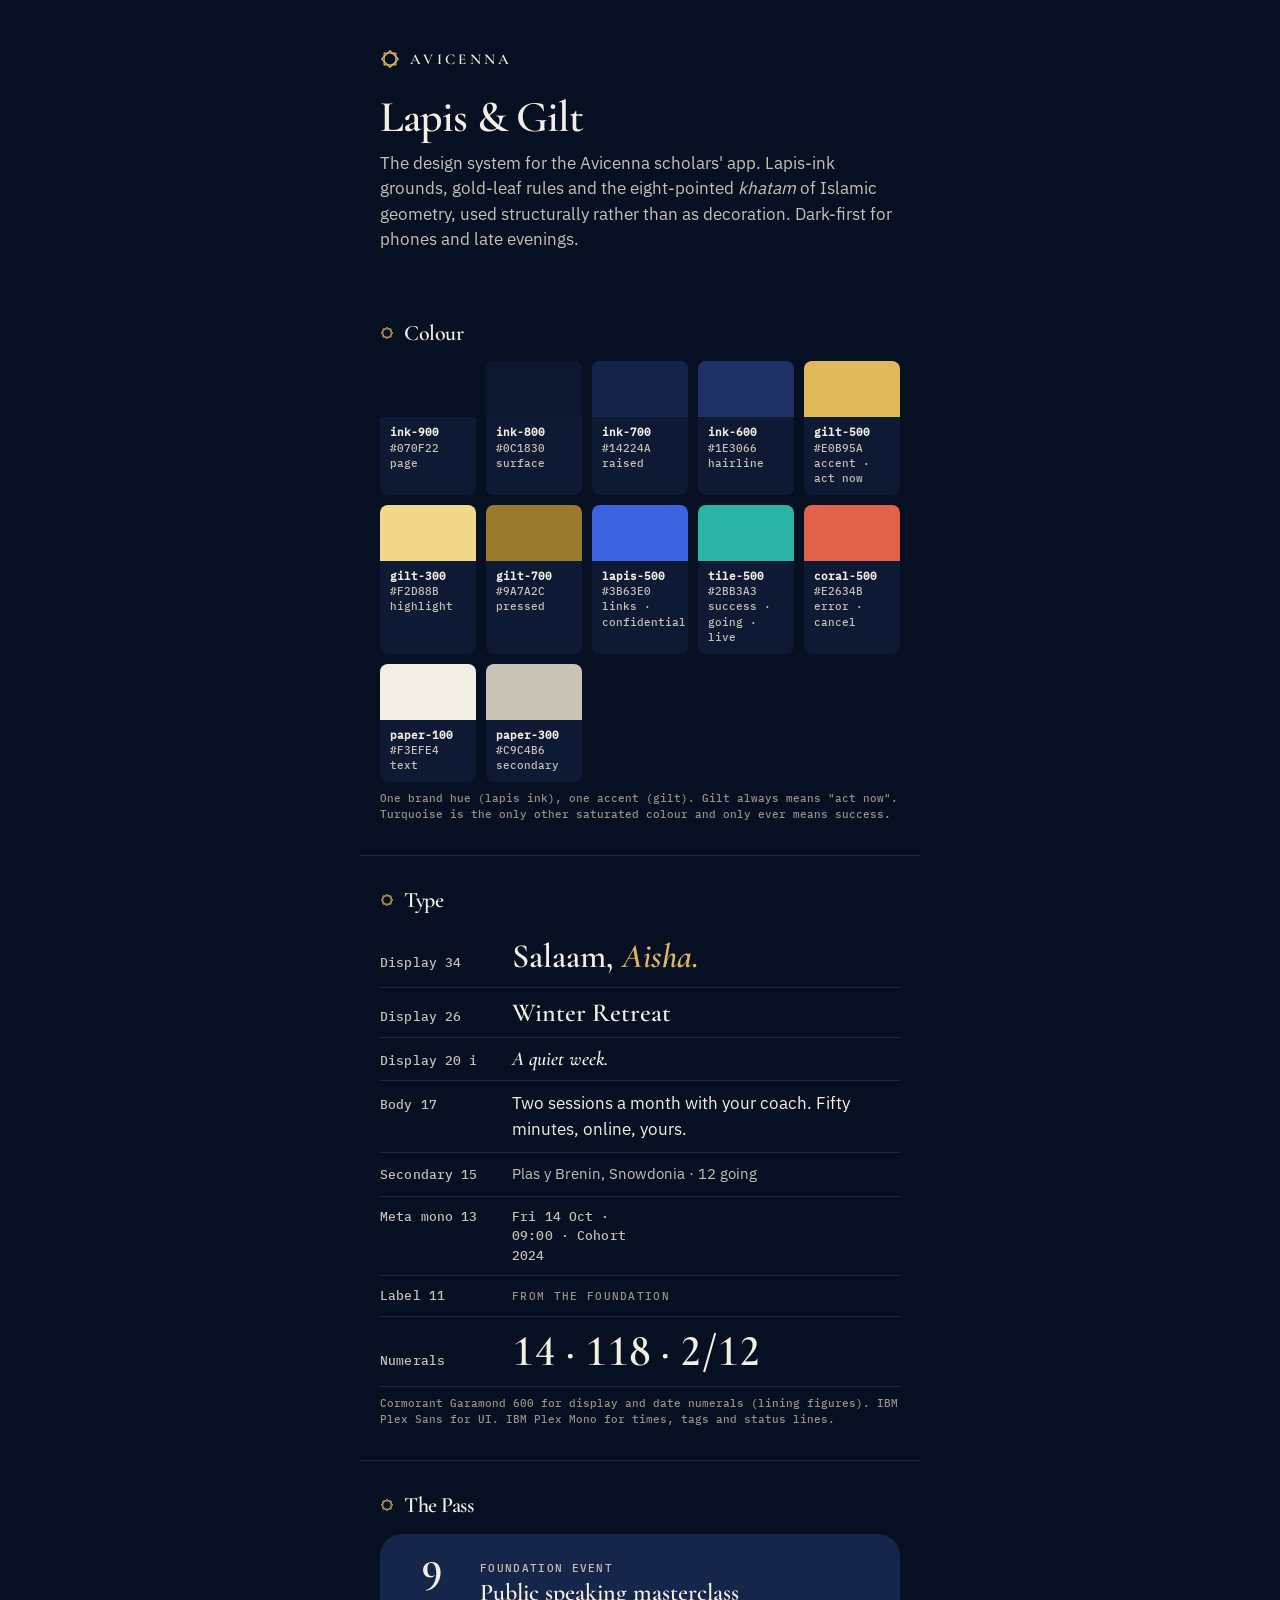
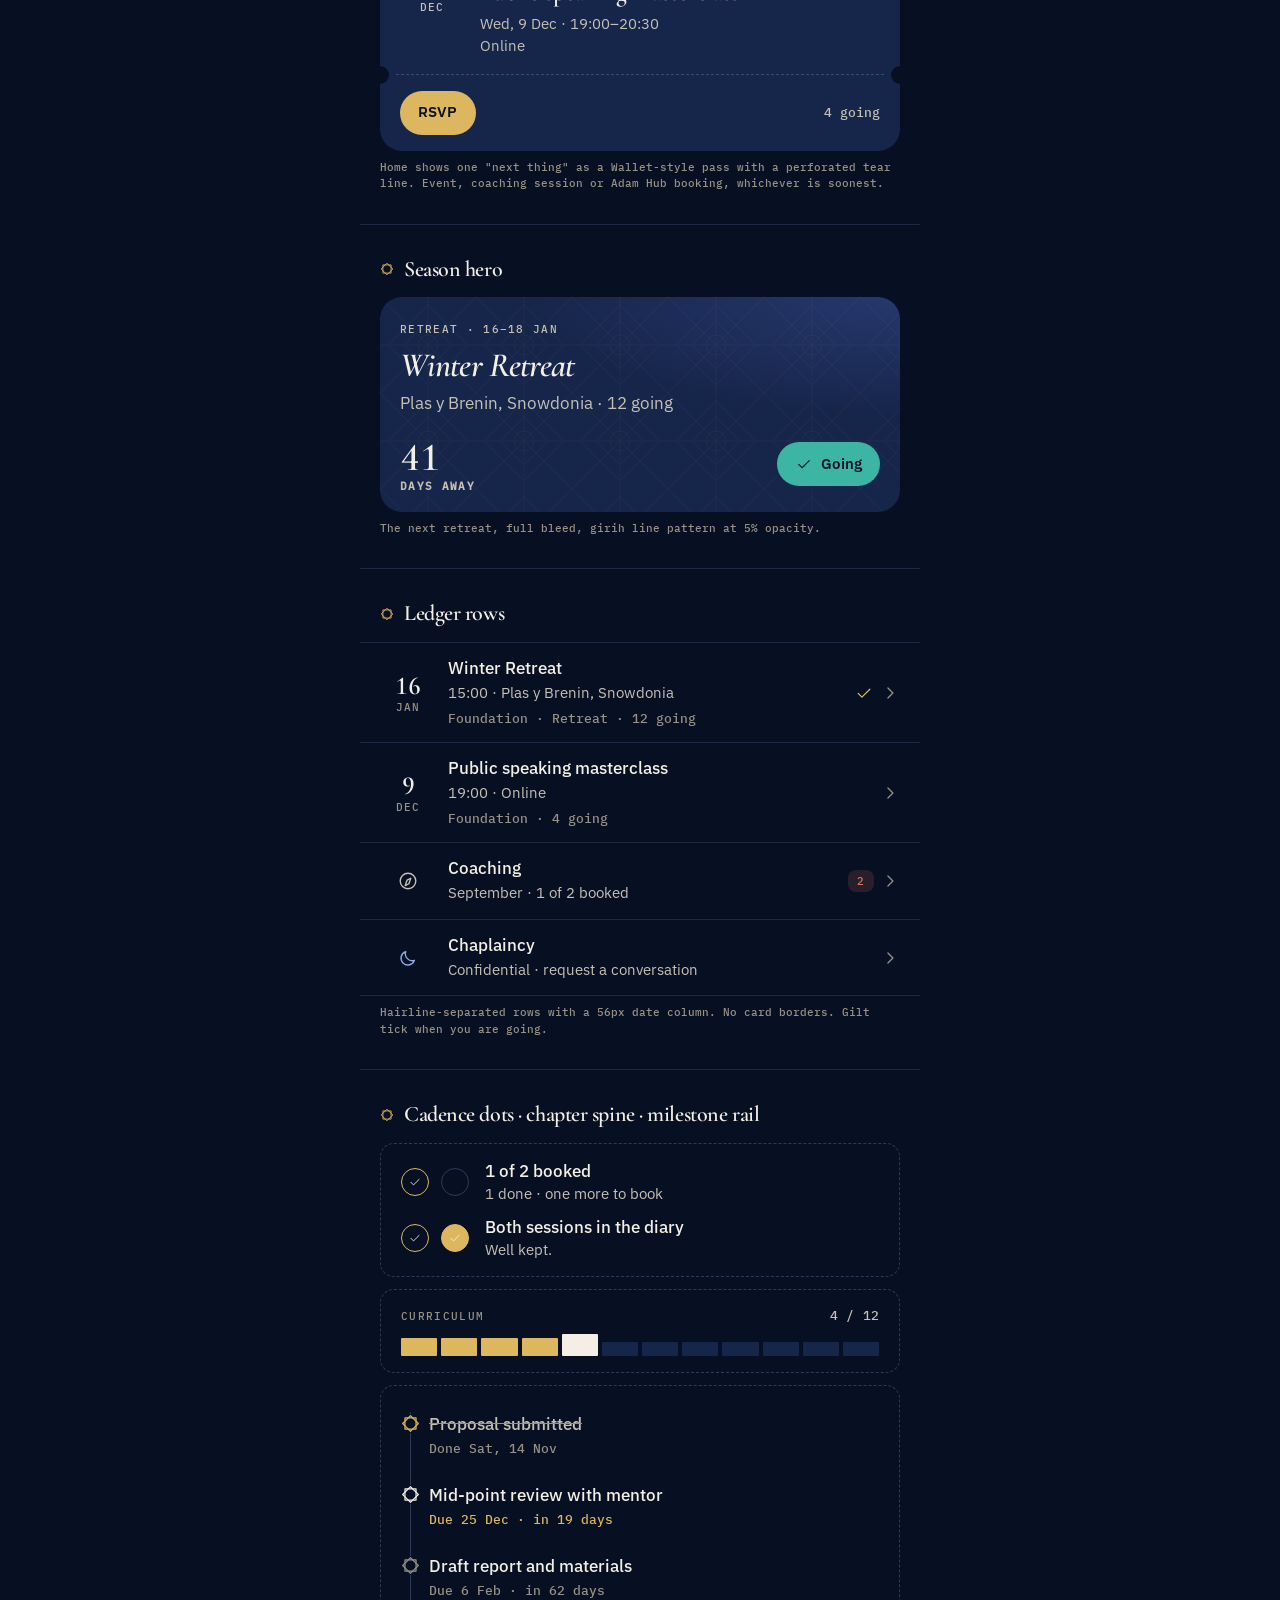
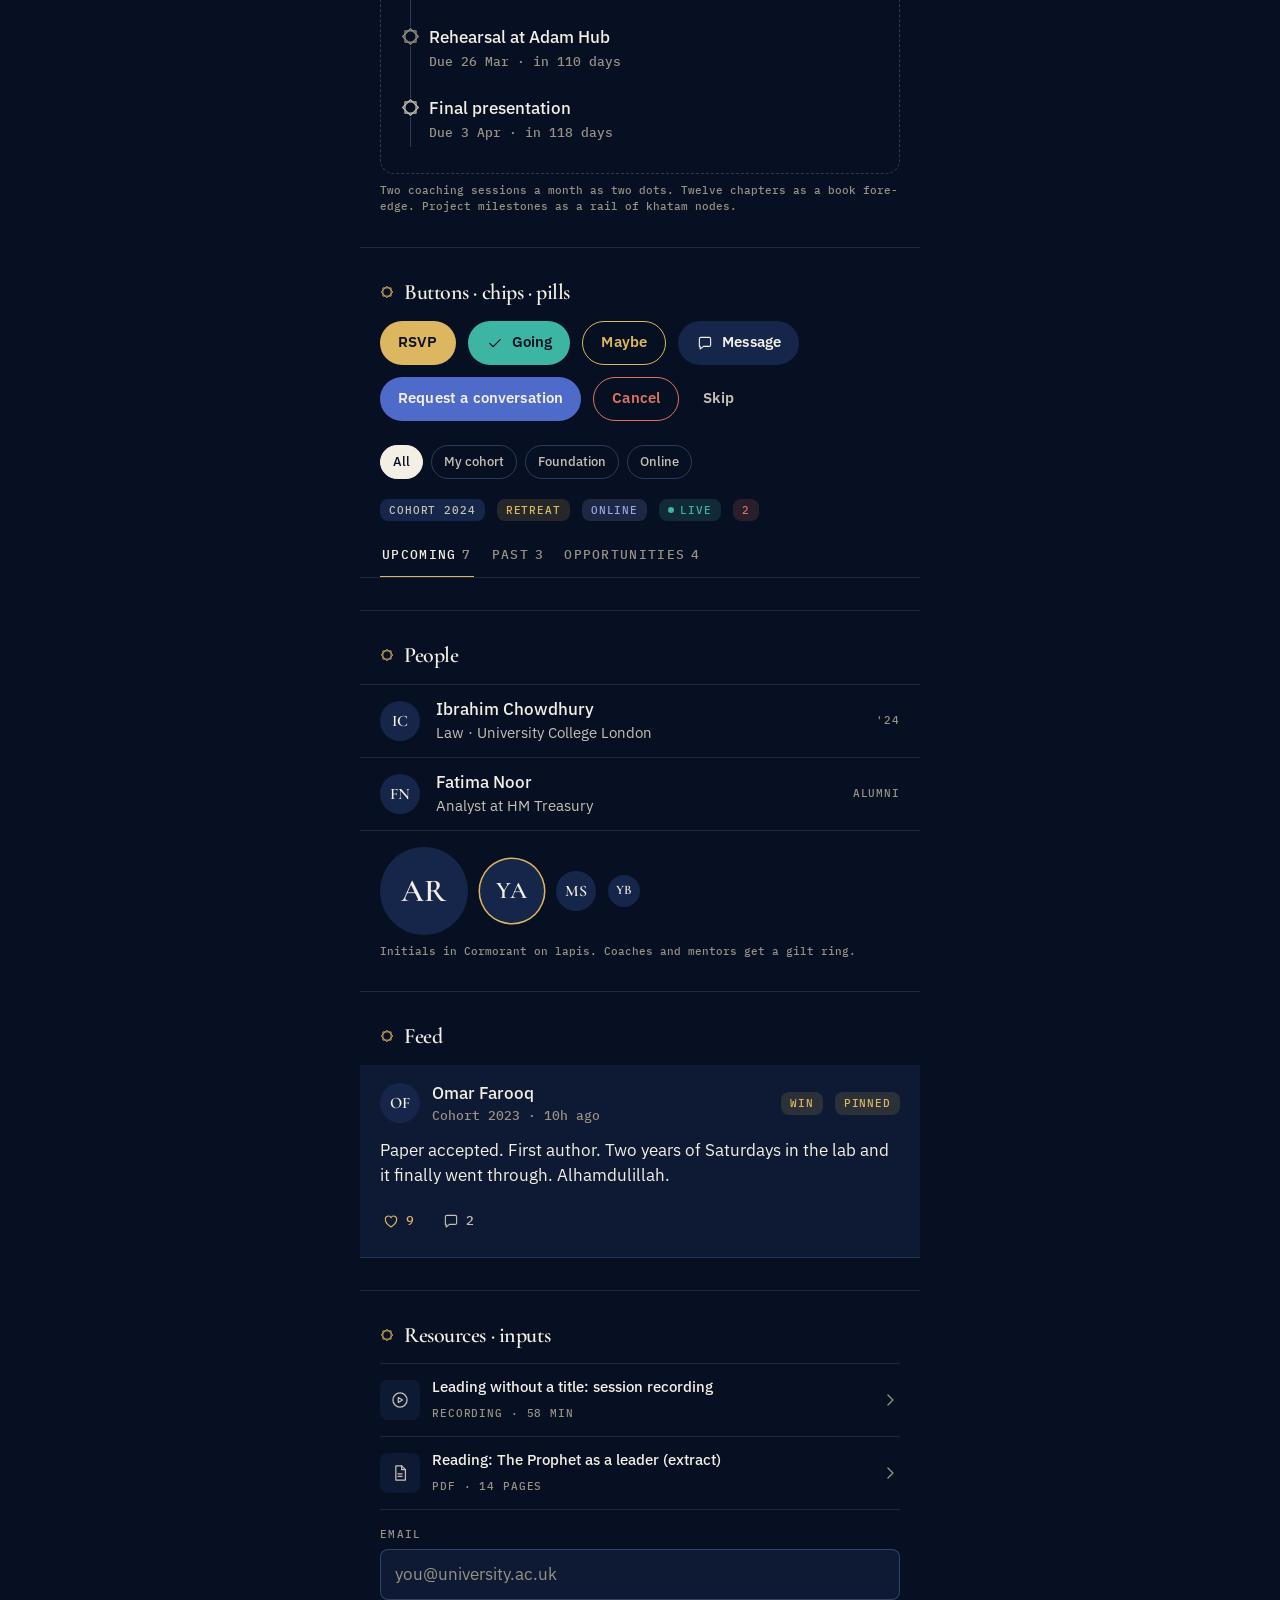
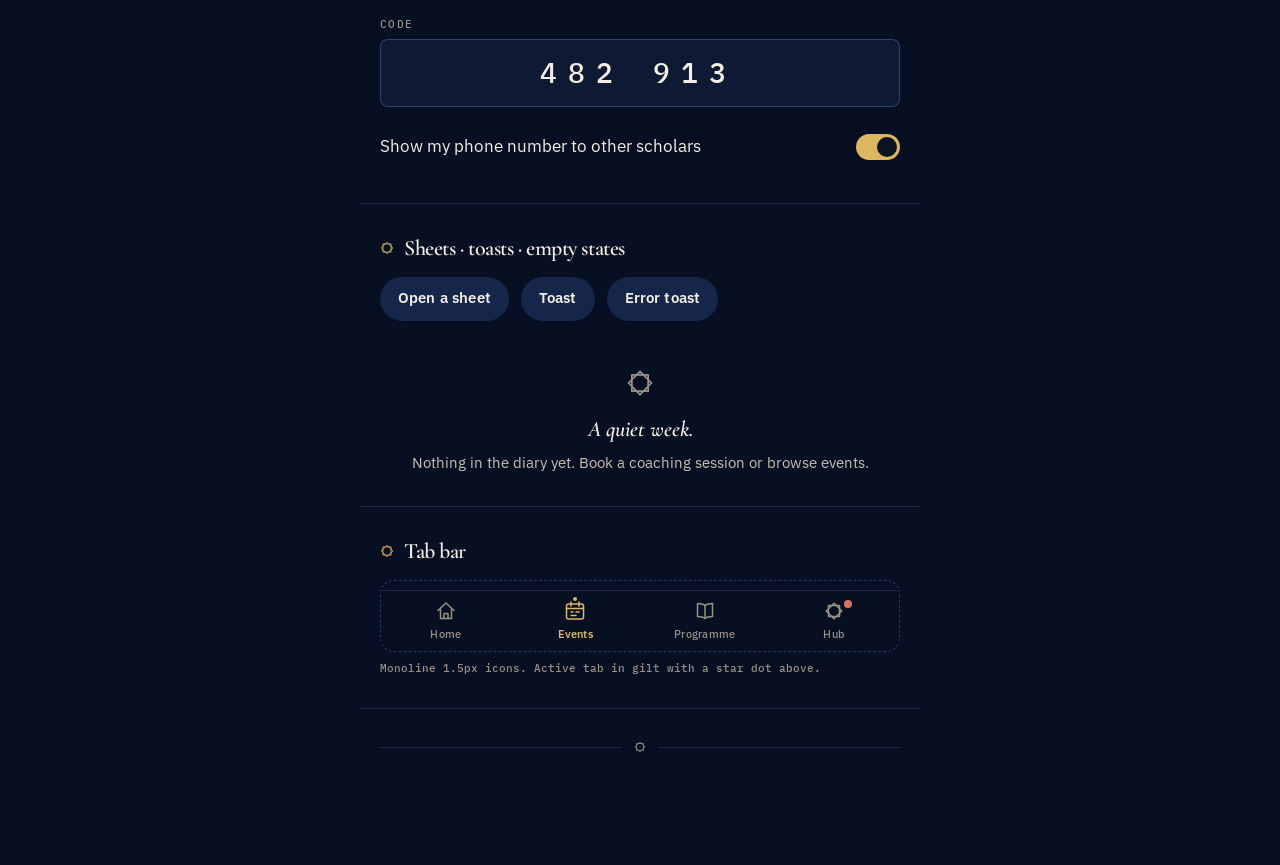
==== commit 48fe78cf: "Design rework: surface tiers, accent discipline, no glow; brand swap point; skeletons, pull-to-refre" ====
--- a/design/styletile.html
+++ b/design/styletile.html
@@ -4,6 +4,7 @@
 <meta charset="utf-8">
 <title>Avicenna Style Tile</title>
 <meta name="viewport" content="width=device-width, initial-scale=1">
+<link rel="stylesheet" href="../css/brand.css">
 <link rel="stylesheet" href="../css/tokens.css">
 <link rel="stylesheet" href="../css/base.css">
 <link rel="stylesheet" href="../css/components.css">
--- a/css/brand.css
+++ b/css/brand.css
@@ -0,0 +1,14 @@
+/* Avicenna — brand swap point.
+   Replace these values with the foundation's brand colours and every token in tokens.css follows.
+   Keep grounds dark and the accent warm and desaturated, or re-check contrast with `node tools/contrast-check.mjs`. */
+:root {
+  --brand-ground:     #070F22;  /* page background */
+  --brand-surface:    #0E1A33;  /* rows, panels, tab bar */
+  --brand-raised:     #16254A;  /* the one lifted object on a screen (pass, sheet) */
+  --brand-accent:     #DDB760;  /* act now / achieved */
+  --brand-accent-ink: #0B1224;  /* text on the accent */
+  --brand-link:       #93A9EC;  /* links, the confidential strand */
+  --brand-success:    #3DB5A5;  /* going, live, approved */
+  --brand-danger:     #DA7460;  /* destructive, overdue, declined */
+  --brand-text:       #F3EFE4;  /* primary text */
+}
--- a/css/tokens.css
+++ b/css/tokens.css
@@ -1,94 +1,64 @@
-/* Avicenna — design tokens ("Lapis & Gilt")
-   Lapis-ink grounds, gilt accent, Samarkand-tile turquoise for success. */
+/* Avicenna — design tokens. Derived from css/brand.css.
+   Accent discipline: --accent means "act now" or "achieved". Nothing decorative uses it.
+   Depth comes from surface steps (0 → 1 → 2), never from glow or shadow. */
 :root {
   color-scheme: dark;
 
-  /* Ink (grounds) */
-  --ink-900: #070F22;
-  --ink-800: #0C1830;
-  --ink-700: #14224A;
-  --ink-600: #1E3066;
-  --ink-500: #2A3F80;
+  /* Surfaces */
+  --surface-0: var(--brand-ground);
+  --surface-1: var(--brand-surface);
+  --surface-2: var(--brand-raised);
+  --hairline: rgba(147, 169, 236, 0.16);
+  --hairline-strong: rgba(147, 169, 236, 0.28);
+  --scrim: rgba(3, 7, 18, 0.72);
 
-  /* Lapis (secondary interactive) */
-  --lapis-500: #3B63E0;
-  --lapis-300: #7D9BF0;
+  /* Text tiers: 1 headings and body, 2 supporting, 3 metadata and labels */
+  --text-1: var(--brand-text);
+  --text-2: #C6C1B4;
+  --text-3: #989284;
 
-  /* Gilt (primary accent) */
-  --gilt-500: #E0B95A;
-  --gilt-300: #F2D88B;
-  --gilt-700: #9A7A2C;
+  /* Accent and semantics */
+  --accent: var(--brand-accent);
+  --accent-ink: var(--brand-accent-ink);
+  --accent-soft: rgba(221, 183, 96, 0.14);
+  --link: var(--brand-link);
+  --link-soft: rgba(147, 169, 236, 0.16);
+  --success: var(--brand-success);
+  --success-soft: rgba(61, 181, 165, 0.16);
+  --danger: var(--brand-danger);
+  --danger-soft: rgba(218, 116, 96, 0.16);
+  --focus: 0 0 0 2px var(--surface-0), 0 0 0 4px var(--accent);
 
-  /* Tile (success / live) & Coral (error) */
-  --tile-500: #2BB3A3;
-  --tile-300: #7ED9CE;
-  --coral-500: #E2634B;
-
-  /* Paper (text) */
-  --paper-100: #F3EFE4;
-  --paper-300: #C9C4B6;
-  --paper-500: #8B8779;
-
-  /* Derived */
-  --hairline: rgba(30, 48, 102, 0.6);
-  --hairline-strong: rgba(30, 48, 102, 0.95);
-  --gilt-hairline: rgba(224, 185, 90, 0.35);
-  --gilt-glow: rgba(224, 185, 90, 0.12);
-  --scrim: rgba(3, 7, 18, 0.7);
-  --focus: 0 0 0 2px var(--ink-900), 0 0 0 4px var(--gilt-500);
+  /* Legacy aliases kept so older rules keep working; prefer the names above. */
+  --ink-900: var(--surface-0); --ink-800: var(--surface-1); --ink-700: var(--surface-2); --ink-600: #1E3066;
+  --gilt-500: var(--accent); --gilt-300: #EDD08A; --gilt-700: #9A7A2C; --gilt-glow: var(--accent-soft); --gilt-hairline: rgba(221, 183, 96, 0.35);
+  --lapis-500: #4F6BC9; --lapis-300: var(--link);
+  --tile-500: var(--success); --tile-300: #7ED9CE; --coral-500: var(--danger);
+  --paper-100: var(--text-1); --paper-300: var(--text-2); --paper-500: var(--text-3);
 
   /* Type */
   --font-display: 'Cormorant Garamond', 'Iowan Old Style', Georgia, serif;
   --font-ui: 'IBM Plex Sans', system-ui, -apple-system, 'Segoe UI', sans-serif;
   --font-mono: 'IBM Plex Mono', ui-monospace, SFMono-Regular, Menlo, monospace;
+  --fs-display-xl: 34px; --fs-display-l: 26px; --fs-display-m: 20px;
+  --fs-body: 17px; --fs-secondary: 15px; --fs-meta: 13px; --fs-label: 11px;
+  --lh-display: 1.12; --lh-body: 1.5;
+  --tracking-caps: 0.12em; --tracking-display: -0.02em;
 
-  --fs-display-xl: 34px;
-  --fs-display-l: 26px;
-  --fs-display-m: 20px;
-  --fs-body: 17px;
-  --fs-secondary: 15px;
-  --fs-meta: 13px;
-  --fs-label: 11px;
-
-  --lh-display: 1.15;
-  --lh-body: 1.5;
-  --tracking-caps: 0.14em;
-
-  /* Space (4px grid) */
-  --s-1: 4px;
-  --s-2: 8px;
-  --s-3: 12px;
-  --s-4: 16px;
-  --s-5: 20px;
-  --s-6: 24px;
-  --s-7: 32px;
-  --s-8: 48px;
+  /* Space (8pt rhythm, 4 for hairline gaps) */
+  --s-1: 4px; --s-2: 8px; --s-3: 12px; --s-4: 16px; --s-5: 20px; --s-6: 24px; --s-7: 32px; --s-8: 48px;
   --gutter: 20px;
 
-  /* Shape */
-  --r-s: 6px;
-  --r-m: 12px;
-  --r-l: 20px;
-  --r-pill: 999px;
+  /* Radius scale: s inputs/chips/pills · m panels/tiles · l the lifted object and sheets */
+  --r-s: 8px; --r-m: 14px; --r-l: 22px; --r-pill: 999px;
 
   /* Motion */
   --ease-out: cubic-bezier(0.2, 0.7, 0.2, 1);
-  --ease-in-out: cubic-bezier(0.65, 0, 0.35, 1);
-  --dur-fast: 150ms;
-  --dur: 200ms;
-  --dur-slow: 320ms;
+  --dur-fast: 120ms; --dur: 160ms; --dur-slow: 240ms;
 
   /* Layout */
-  --header-h: 56px;
-  --tabbar-h: 60px;
-  --safe-t: env(safe-area-inset-top, 0px);
-  --safe-b: env(safe-area-inset-bottom, 0px);
-  --max-w: 560px;
-
-  /* Date column width in ledger rows */
-  --ledger-col: 56px;
+  --header-h: 56px; --tabbar-h: 60px;
+  --safe-t: env(safe-area-inset-top, 0px); --safe-b: env(safe-area-inset-bottom, 0px);
+  --max-w: 560px; --ledger-col: 56px;
 }
-
-@media (prefers-reduced-motion: reduce) {
-  :root { --dur-fast: 0ms; --dur: 0ms; --dur-slow: 0ms; }
-}
+@media (prefers-reduced-motion: reduce) { :root { --dur-fast: 0ms; --dur: 0ms; --dur-slow: 0ms; } }
--- a/css/base.css
+++ b/css/base.css
@@ -12,7 +12,7 @@
   margin: 0;
   min-height: 100dvh;
   background: var(--ink-900);
-  color: var(--paper-100);
+  color: var(--text-1);
   font-family: var(--font-ui);
   font-size: var(--fs-body);
   line-height: var(--lh-body);
@@ -24,17 +24,17 @@
 img, svg, video { display: block; max-width: 100%; }
 button, input, textarea, select { font: inherit; color: inherit; }
 button { background: none; border: 0; padding: 0; cursor: pointer; }
-a { color: var(--lapis-300); text-decoration: none; }
+a { color: var(--link); text-decoration: none; }
 a:hover { text-decoration: underline; text-underline-offset: 3px; }
 p { margin: 0 0 var(--s-3); }
 ul, ol { margin: 0; padding: 0; list-style: none; }
-h1, h2, h3, h4 { margin: 0; font-family: var(--font-display); font-weight: 600; line-height: var(--lh-display); letter-spacing: -0.01em; font-variant-numeric: lining-nums; }
+h1, h2, h3, h4 { margin: 0; font-family: var(--font-display); font-weight: 600; line-height: var(--lh-display); letter-spacing: var(--tracking-display); font-variant-numeric: lining-nums; text-wrap: balance; }
 h1 { font-size: var(--fs-display-xl); }
 h2 { font-size: var(--fs-display-l); }
 h3 { font-size: var(--fs-display-m); }
 [hidden] { display: none !important; }
 :focus-visible { outline: none; box-shadow: var(--focus); border-radius: var(--r-s); }
-::selection { background: var(--gilt-700); color: var(--paper-100); }
+::selection { background: var(--gilt-700); color: var(--text-1); }
 
 /* Text utilities */
 .display { font-family: var(--font-display); font-weight: 600; line-height: var(--lh-display); }
@@ -42,12 +42,13 @@
 .display-l { font-size: var(--fs-display-l); }
 .display-m { font-size: var(--fs-display-m); }
 .italic { font-style: italic; }
-.secondary { color: var(--paper-300); font-size: var(--fs-secondary); }
-.muted { color: var(--paper-500); }
-.meta { font-family: var(--font-mono); font-size: var(--fs-meta); color: var(--paper-300); letter-spacing: 0.01em; }
-.label { font-family: var(--font-mono); font-size: var(--fs-label); font-weight: 500; letter-spacing: var(--tracking-caps); text-transform: uppercase; color: var(--gilt-500); }
-.label--muted { color: var(--paper-500); }
-.gilt { color: var(--gilt-500); }
+.secondary { color: var(--text-2); font-size: var(--fs-secondary); }
+.muted { color: var(--text-3); }
+.meta { font-family: var(--font-mono); font-size: var(--fs-meta); color: var(--text-2); letter-spacing: 0.01em; }
+.label { font-family: var(--font-mono); font-size: var(--fs-label); font-weight: 500; letter-spacing: var(--tracking-caps); text-transform: uppercase; color: var(--text-3); }
+.label--muted { color: var(--text-3); }
+.label--accent { color: var(--accent); }
+.gilt { color: var(--accent); }
 .tile { color: var(--tile-500); }
 .coral { color: var(--coral-500); }
 .truncate { white-space: nowrap; overflow: hidden; text-overflow: ellipsis; }
--- a/css/components.css
+++ b/css/components.css
@@ -1,262 +1,262 @@
-/* Avicenna — components */
+/* Avicenna — components. Depth by surface step, accent only for action and achievement. */
 
 /* ---------- App shell ---------- */
 .app { min-height: 100dvh; display: flex; flex-direction: column; }
-.header {
-  position: sticky; top: 0; z-index: 20;
-  padding-top: var(--safe-t);
-  background: linear-gradient(to bottom, var(--ink-900) 70%, rgba(7,15,34,0.85));
-  backdrop-filter: blur(12px); -webkit-backdrop-filter: blur(12px);
-}
+.header { position: sticky; top: 0; z-index: 20; padding-top: var(--safe-t); background: var(--surface-0); }
 .header__bar { height: var(--header-h); display: flex; align-items: center; justify-content: space-between; padding: 0 var(--gutter); max-width: var(--max-w); margin: 0 auto; width: 100%; }
-.wordmark { display: inline-flex; align-items: center; gap: 10px; color: var(--paper-100); }
+.wordmark { display: inline-flex; align-items: center; gap: 10px; color: var(--text-1); }
+.wordmark:hover { text-decoration: none; }
 .wordmark__text { font-family: var(--font-display); font-weight: 600; font-size: 15px; letter-spacing: 0.22em; text-transform: uppercase; }
-.wordmark .khatam { width: 20px; height: 20px; color: var(--gilt-500); }
-.header__back { display: inline-flex; align-items: center; gap: 6px; color: var(--paper-300); font-size: var(--fs-secondary); min-height: 44px; padding-right: 8px; }
-.header__back svg { width: 20px; height: 20px; }
-.header__title { font-family: var(--font-display); font-size: 19px; font-weight: 600; }
+.wordmark .khatam, .wordmark__mark { width: 20px; height: 20px; color: var(--accent); }
+.wordmark__svg { height: 20px; width: auto; color: var(--text-1); }
+.wordmark__svg svg { height: 20px; width: auto; }
+.header__back { display: inline-flex; align-items: center; gap: 4px; color: var(--text-2); font-size: var(--fs-secondary); min-height: 44px; padding-right: 8px; margin-left: -6px; }
+.header__back svg { width: 22px; height: 22px; }
+.header__title { font-family: var(--font-display); font-size: 19px; font-weight: 600; text-align: center; flex: 1; }
+.header__pill { margin-left: 8px; }
 
 .main { flex: 1; width: 100%; max-width: var(--max-w); margin: 0 auto; padding-bottom: calc(var(--tabbar-h) + var(--safe-b) + var(--s-6)); }
 .main.view-enter { animation: view-in var(--dur) var(--ease-out); }
-@keyframes view-in { from { opacity: 0; transform: translateY(6px); } to { opacity: 1; transform: none; } }
+@keyframes view-in { from { opacity: 0; transform: translateY(4px); } to { opacity: 1; transform: none; } }
+
+/* Pull to refresh */
+.ptr { position: absolute; left: 0; right: 0; top: calc(var(--header-h) + var(--safe-t)); display: flex; justify-content: center; pointer-events: none; z-index: 15; }
+.ptr .khatam { width: 22px; height: 22px; color: var(--text-3); opacity: 0; transition: opacity var(--dur-fast); }
+.ptr--armed .khatam { color: var(--accent); }
+.ptr--refreshing .khatam { animation: khatam-spin 1.2s linear infinite; opacity: 1; }
 
 /* ---------- Tab bar ---------- */
-.tabbar {
-  position: fixed; left: 0; right: 0; bottom: 0; z-index: 30;
-  padding-bottom: var(--safe-b);
-  background: rgba(7,15,34,0.96);
-  backdrop-filter: blur(16px); -webkit-backdrop-filter: blur(16px);
-  border-top: 1px solid var(--hairline);
-}
+.tabbar { position: fixed; left: 0; right: 0; bottom: 0; z-index: 30; padding-bottom: var(--safe-b); background: var(--surface-0); border-top: 1px solid var(--hairline); }
 .tabbar__inner { display: grid; grid-template-columns: repeat(4, 1fr); height: var(--tabbar-h); max-width: var(--max-w); margin: 0 auto; }
-.tab { position: relative; display: flex; flex-direction: column; align-items: center; justify-content: center; gap: 3px; color: var(--paper-500); font-size: 11px; font-weight: 500; letter-spacing: 0.02em; -webkit-user-select: none; user-select: none; }
+.tab { position: relative; display: flex; flex-direction: column; align-items: center; justify-content: center; gap: 3px; color: var(--text-3); font-size: 11px; font-weight: 500; letter-spacing: 0.02em; -webkit-user-select: none; user-select: none; }
+.tab:hover { text-decoration: none; }
 .tab svg { width: 24px; height: 24px; stroke: currentColor; fill: none; stroke-width: 1.5; stroke-linecap: round; stroke-linejoin: round; transition: transform var(--dur-fast) var(--ease-out); }
 .tab:active svg { transform: scale(0.92); }
-.tab[aria-current="page"] { color: var(--gilt-500); }
-.tab[aria-current="page"]::before { content: ""; position: absolute; top: 5px; width: 4px; height: 4px; border-radius: 50%; background: var(--gilt-500); box-shadow: 0 0 8px var(--gilt-500); }
-.tab__badge { position: absolute; top: 9px; right: calc(50% - 18px); min-width: 8px; height: 8px; border-radius: 50%; background: var(--coral-500); }
+.tab[aria-current="page"] { color: var(--accent); font-weight: 600; }
+.tab[aria-current="page"]::before { content: ""; position: absolute; top: 6px; width: 4px; height: 4px; border-radius: 50%; background: var(--accent); }
+.tab__badge { position: absolute; top: 9px; right: calc(50% - 18px); min-width: 8px; height: 8px; border-radius: 50%; background: var(--danger); }
 
 /* ---------- Khatam mark & ornaments ---------- */
-.khatam { width: 24px; height: 24px; color: var(--gilt-500); }
+.khatam { width: 24px; height: 24px; color: var(--accent); }
 .khatam--spin { animation: khatam-spin 2.4s linear infinite; }
 @keyframes khatam-spin { to { transform: rotate(360deg); } }
-.rule-gilt { display: flex; align-items: center; gap: var(--s-3); color: var(--gilt-700); margin: var(--s-6) 0; }
-.rule-gilt::before, .rule-gilt::after { content: ""; flex: 1; height: 1px; background: linear-gradient(to right, transparent, var(--gilt-hairline), transparent); }
-.rule-gilt .khatam { width: 12px; height: 12px; color: var(--gilt-700); }
-.girih { background-image: url("data:image/svg+xml;utf8,<svg xmlns='http://www.w3.org/2000/svg' width='96' height='96' viewBox='0 0 96 96' fill='none' stroke='%23E0B95A' stroke-width='0.8'><path d='M48 0v96M0 48h96M0 0l96 96M96 0L0 96'/><path d='M48 8l40 40-40 40L8 48z'/><path d='M48 24l24 24-24 24-24-24z'/><circle cx='48' cy='48' r='10'/><path d='M24 0v24M72 0v24M24 72v24M72 72v24M0 24h24M0 72h24M72 24h24M72 72h24'/></svg>"); background-size: 96px 96px; }
-.girih-veil { position: relative; overflow: hidden; }
-.girih-veil::before { content: ""; position: absolute; inset: 0; opacity: 0.05; pointer-events: none; background-image: url("data:image/svg+xml;utf8,<svg xmlns='http://www.w3.org/2000/svg' width='96' height='96' viewBox='0 0 96 96' fill='none' stroke='%23E0B95A' stroke-width='0.8'><path d='M48 0v96M0 48h96M0 0l96 96M96 0L0 96'/><path d='M48 8l40 40-40 40L8 48z'/><path d='M48 24l24 24-24 24-24-24z'/><circle cx='48' cy='48' r='10'/><path d='M24 0v24M72 0v24M24 72v24M72 72v24M0 24h24M0 72h24M72 24h24M72 72h24'/></svg>"); background-size: 96px 96px; -webkit-mask-image: linear-gradient(to bottom, rgba(0,0,0,1), rgba(0,0,0,0)); mask-image: linear-gradient(to bottom, rgba(0,0,0,1), rgba(0,0,0,0)); }
-.girih-veil > * { position: relative; }
+.rule-gilt { display: flex; align-items: center; gap: var(--s-3); margin: var(--s-7) var(--gutter); }
+.rule-gilt::before, .rule-gilt::after { content: ""; flex: 1; height: 1px; background: var(--hairline); }
+.rule-gilt .khatam { width: 12px; height: 12px; color: var(--text-3); }
 
 /* ---------- Section titles ---------- */
 .section { padding: 0 var(--gutter); margin-top: var(--s-7); }
 .section__head { display: flex; align-items: baseline; justify-content: space-between; gap: var(--s-3); margin-bottom: var(--s-3); }
 .section__head .label { display: inline-flex; align-items: center; gap: 8px; }
-.section__link { font-family: var(--font-mono); font-size: var(--fs-meta); color: var(--paper-300); min-height: 32px; display: inline-flex; align-items: center; }
-.section__link:hover { color: var(--gilt-500); text-decoration: none; }
+.section__link { font-family: var(--font-mono); font-size: var(--fs-meta); color: var(--text-2); min-height: 32px; display: inline-flex; align-items: center; }
+.section__link:hover { color: var(--text-1); text-decoration: none; }
 
 /* ---------- Ledger rows ---------- */
 .ledger { border-top: 1px solid var(--hairline); }
-.ledger-row {
-  display: grid; grid-template-columns: var(--ledger-col) 1fr auto; align-items: center; gap: var(--s-3);
-  width: 100%; text-align: left; padding: 14px 0; border-bottom: 1px solid var(--hairline);
-  color: inherit; transition: background var(--dur-fast);
-}
-.ledger-row:active { background: var(--ink-800); }
+.ledger-row { display: grid; grid-template-columns: var(--ledger-col) 1fr auto; align-items: center; gap: var(--s-3); width: 100%; text-align: left; padding: 14px 0; border-bottom: 1px solid var(--hairline); color: inherit; transition: background var(--dur-fast), transform var(--dur-fast); }
+.ledger-row:active { background: var(--surface-1); transform: scale(0.995); }
 a.ledger-row:hover { text-decoration: none; }
 .ledger-row--pad { padding-left: var(--gutter); padding-right: var(--gutter); }
 .ledger-row__date { display: flex; flex-direction: column; align-items: center; line-height: 1; }
-.ledger-row__num { font-family: var(--font-display); font-weight: 600; font-size: 28px; font-variant-numeric: tabular-nums lining-nums; color: var(--paper-100); }
-.ledger-row__mon { font-family: var(--font-mono); font-size: var(--fs-label); letter-spacing: var(--tracking-caps); text-transform: uppercase; color: var(--gilt-500); margin-top: 3px; }
-.ledger-row__icon { display: flex; align-items: center; justify-content: center; width: 40px; height: 40px; border-radius: var(--r-m); background: var(--ink-800); color: var(--gilt-500); margin: 0 auto; }
+.ledger-row__num { font-family: var(--font-display); font-weight: 600; font-size: 26px; color: var(--text-1); }
+.ledger-row__mon { font-family: var(--font-mono); font-size: var(--fs-label); letter-spacing: var(--tracking-caps); text-transform: uppercase; color: var(--text-3); margin-top: 3px; }
+.ledger-row__icon { display: flex; align-items: center; justify-content: center; width: 40px; height: 40px; color: var(--text-2); margin: 0 auto; }
 .ledger-row__icon svg { width: 22px; height: 22px; stroke: currentColor; fill: none; stroke-width: 1.5; stroke-linecap: round; stroke-linejoin: round; }
 .ledger-row__body { min-width: 0; }
 .ledger-row__title, .ledger-row__sub, .ledger-row__meta { display: block; }
-.ledger-row__title { font-weight: 500; font-size: var(--fs-body); line-height: 1.3; color: var(--paper-100); }
-.ledger-row__sub { font-size: var(--fs-secondary); color: var(--paper-300); margin-top: 3px; }
-.ledger-row__meta { font-family: var(--font-mono); font-size: var(--fs-meta); color: var(--paper-500); margin-top: 4px; }
-.ledger-row__trail { display: flex; align-items: center; gap: 6px; color: var(--paper-500); }
+.ledger-row__title { font-weight: 500; font-size: var(--fs-body); line-height: 1.3; color: var(--text-1); }
+.ledger-row__sub { font-size: var(--fs-secondary); color: var(--text-2); margin-top: 3px; }
+.ledger-row__meta { font-family: var(--font-mono); font-size: var(--fs-meta); color: var(--text-3); margin-top: 4px; }
+.ledger-row__trail { display: flex; align-items: center; gap: 6px; color: var(--text-3); }
 .ledger-row__trail svg { width: 20px; height: 20px; stroke: currentColor; fill: none; stroke-width: 1.5; stroke-linecap: round; stroke-linejoin: round; }
-.ledger-row__trail .tick { color: var(--gilt-500); }
-.ledger-row--muted .ledger-row__num, .ledger-row--muted .ledger-row__title { color: var(--paper-300); }
-.ledger-row--muted .ledger-row__mon { color: var(--paper-500); }
-.ledger-row--confidential .ledger-row__icon { color: var(--lapis-300); }
-
-/* ---------- Pass (the next thing) ---------- */
-.pass { position: relative; margin: 0 var(--gutter); border-radius: var(--r-l); background: linear-gradient(160deg, var(--ink-700), var(--ink-800) 70%); border: 1px solid var(--hairline-strong); overflow: hidden; box-shadow: 0 20px 40px -24px rgba(0,0,0,0.8), inset 0 1px 0 rgba(255,255,255,0.04); }
+.ledger-row__trail .tick { color: var(--accent); }
+.ledger-row--muted .ledger-row__num, .ledger-row--muted .ledger-row__title { color: var(--text-2); }
+.ledger-row--confidential .ledger-row__icon { color: var(--link); }
+
+/* ---------- Pass: the one lifted object on Home ---------- */
+.pass { position: relative; margin: 0 var(--gutter); border-radius: var(--r-l); background: var(--surface-2); overflow: hidden; }
 .pass__top { color: inherit; display: grid; grid-template-columns: 64px 1fr; gap: var(--s-4); padding: var(--s-5) var(--s-5) var(--s-4); }
+a.pass__top:hover { text-decoration: none; }
 .pass__date { display: flex; flex-direction: column; align-items: center; line-height: 1; }
-.pass__num { font-family: var(--font-display); font-weight: 600; font-size: 44px; font-variant-numeric: tabular-nums lining-nums; color: var(--gilt-300); text-shadow: 0 0 24px var(--gilt-glow); }
-.pass__mon { font-family: var(--font-mono); font-size: var(--fs-label); letter-spacing: var(--tracking-caps); text-transform: uppercase; color: var(--gilt-500); margin-top: 4px; }
-.pass__title { font-family: var(--font-display); font-weight: 600; font-size: 24px; line-height: 1.15; color: var(--paper-100); }
-a.pass__top:hover { text-decoration: none; }
-.pass__sub { margin-top: 6px; color: var(--paper-300); font-size: var(--fs-secondary); }
-.pass__kind { margin-bottom: 6px; }
-.pass__tear { position: relative; height: 0; border-top: 1px dashed var(--gilt-hairline); margin: 0 var(--s-4); }
-.pass__tear::before, .pass__tear::after { content: ""; position: absolute; top: -9px; width: 18px; height: 18px; border-radius: 50%; background: var(--ink-900); border: 1px solid var(--hairline-strong); }
+.pass__num { font-family: var(--font-display); font-weight: 600; font-size: 44px; color: var(--text-1); letter-spacing: var(--tracking-display); }
+.pass__mon { font-family: var(--font-mono); font-size: var(--fs-label); letter-spacing: var(--tracking-caps); text-transform: uppercase; color: var(--text-2); margin-top: 4px; }
+.pass__title { font-family: var(--font-display); font-weight: 600; font-size: 24px; line-height: 1.15; color: var(--text-1); text-wrap: balance; }
+.pass__sub { margin-top: 6px; color: var(--text-2); font-size: var(--fs-secondary); }
+.pass__kind { margin-bottom: 6px; color: var(--text-2); }
+.pass__tear { position: relative; height: 0; border-top: 1px dashed var(--hairline-strong); margin: 0 var(--s-4); }
+.pass__tear::before, .pass__tear::after { content: ""; position: absolute; top: -9px; width: 18px; height: 18px; border-radius: 50%; background: var(--surface-0); }
 .pass__tear::before { left: calc(-1 * var(--s-4) - 9px); }
 .pass__tear::after { right: calc(-1 * var(--s-4) - 9px); }
 .pass__bottom { display: flex; align-items: center; justify-content: space-between; gap: var(--s-3); padding: var(--s-4) var(--s-5); }
-.pass__count { font-family: var(--font-mono); font-size: var(--fs-meta); color: var(--paper-300); }
+.pass__count { font-family: var(--font-mono); font-size: var(--fs-meta); color: var(--text-2); }
 .pass--empty { padding: var(--s-6) var(--s-5); text-align: center; }
 
 /* ---------- Buttons ---------- */
-.btn { display: inline-flex; align-items: center; justify-content: center; gap: 8px; min-height: 44px; padding: 0 18px; border-radius: var(--r-pill); font-weight: 600; font-size: var(--fs-secondary); letter-spacing: 0.01em; transition: transform var(--dur-fast) var(--ease-out), background var(--dur-fast), color var(--dur-fast), border-color var(--dur-fast); white-space: nowrap; }
+.btn { position: relative; display: inline-flex; align-items: center; justify-content: center; gap: 8px; min-height: 44px; padding: 0 18px; border-radius: var(--r-pill); font-weight: 600; font-size: var(--fs-secondary); letter-spacing: 0.01em; transition: transform var(--dur-fast) var(--ease-out), background var(--dur-fast), color var(--dur-fast), border-color var(--dur-fast); white-space: nowrap; }
 .btn:active { transform: scale(0.97); }
+.btn:hover { text-decoration: none; }
 .btn svg { width: 18px; height: 18px; stroke: currentColor; fill: none; stroke-width: 2; stroke-linecap: round; stroke-linejoin: round; }
-.btn--primary { background: var(--gilt-500); color: var(--ink-900); }
+.btn--primary { background: var(--accent); color: var(--accent-ink); }
 .btn--primary:hover { background: var(--gilt-300); }
-.btn--primary:active { background: var(--gilt-700); color: var(--paper-100); }
-.btn--secondary { background: transparent; color: var(--gilt-500); border: 1px solid var(--gilt-700); }
-.btn--secondary:hover { background: var(--gilt-glow); }
-.btn--ghost { background: var(--ink-700); color: var(--paper-100); }
+.btn--secondary { background: transparent; color: var(--accent); border: 1px solid var(--accent); }
+.btn--secondary:hover { background: var(--accent-soft); }
+.btn--ghost { background: var(--surface-2); color: var(--text-1); }
 .btn--ghost:hover { background: var(--ink-600); }
-.btn--quiet { background: transparent; color: var(--paper-300); min-height: 40px; padding: 0 12px; }
-.btn--danger { background: transparent; color: var(--coral-500); border: 1px solid rgba(226,99,75,0.4); }
-.btn--lapis { background: var(--lapis-500); color: var(--paper-100); }
-.btn--lapis:hover { background: var(--lapis-300); color: var(--ink-900); }
-.btn--on { background: var(--tile-500); color: var(--ink-900); }
+.btn--quiet { background: transparent; color: var(--text-2); min-height: 40px; padding: 0 12px; }
+.btn--danger { background: transparent; color: var(--danger); border: 1px solid var(--danger); }
+.btn--lapis { background: var(--lapis-500); color: var(--text-1); }
+.btn--on { background: var(--success); color: var(--accent-ink); }
 .btn--block { width: 100%; }
 .btn--s { min-height: 36px; padding: 0 14px; font-size: var(--fs-meta); }
-.btn[disabled], .btn[aria-disabled="true"] { opacity: 0.5; pointer-events: none; }
-.btn-icon { display: inline-flex; align-items: center; justify-content: center; width: 44px; height: 44px; border-radius: 50%; color: var(--paper-300); }
-.btn-icon:hover { background: var(--ink-800); color: var(--paper-100); }
+.btn[disabled], .btn[aria-disabled="true"] { opacity: 0.55; pointer-events: none; }
+.btn.is-busy { color: transparent !important; pointer-events: none; }
+.btn.is-busy::after { content: ""; position: absolute; width: 18px; height: 18px; border-radius: 50%; border: 2px solid currentColor; border-color: rgba(0,0,0,0.25) rgba(0,0,0,0.25) var(--accent-ink) var(--accent-ink); animation: khatam-spin 0.8s linear infinite; }
+.btn--ghost.is-busy::after, .btn--secondary.is-busy::after, .btn--lapis.is-busy::after, .btn--danger.is-busy::after { border-color: var(--hairline-strong) var(--hairline-strong) var(--text-1) var(--text-1); }
+.btn-icon { display: inline-flex; align-items: center; justify-content: center; width: 44px; height: 44px; border-radius: 50%; color: var(--text-2); }
+.btn-icon:hover { background: var(--surface-1); color: var(--text-1); }
 .btn-icon svg { width: 22px; height: 22px; stroke: currentColor; fill: none; stroke-width: 1.5; stroke-linecap: round; stroke-linejoin: round; }
 
 /* ---------- Segmented control & chips ---------- */
 .segmented { display: flex; gap: var(--s-4); padding: 0 var(--gutter); border-bottom: 1px solid var(--hairline); overflow-x: auto; scrollbar-width: none; }
 .segmented::-webkit-scrollbar { display: none; }
-.segmented__item { position: relative; padding: 12px 2px; font-family: var(--font-mono); font-size: var(--fs-meta); letter-spacing: 0.1em; text-transform: uppercase; color: var(--paper-500); white-space: nowrap; min-height: 44px; }
-.segmented__item[aria-selected="true"] { color: var(--paper-100); }
-.segmented__item[aria-selected="true"]::after { content: ""; position: absolute; left: 0; right: 0; bottom: -1px; height: 2px; background: var(--gilt-500); box-shadow: 0 0 10px var(--gilt-glow); }
-.segmented__count { color: var(--paper-500); margin-left: 6px; }
+.segmented__item { position: relative; padding: 12px 2px; font-family: var(--font-mono); font-size: var(--fs-meta); letter-spacing: 0.1em; text-transform: uppercase; color: var(--text-3); white-space: nowrap; min-height: 44px; }
+.segmented__item[aria-selected="true"] { color: var(--text-1); }
+.segmented__item[aria-selected="true"]::after { content: ""; position: absolute; left: 0; right: 0; bottom: -1px; height: 2px; background: var(--accent); }
+.segmented__count { color: var(--text-3); margin-left: 6px; }
 .chips { display: flex; gap: 8px; padding: var(--s-3) var(--gutter); overflow-x: auto; scrollbar-width: none; -webkit-overflow-scrolling: touch; }
 .chips::-webkit-scrollbar { display: none; }
-.chip { flex: 0 0 auto; display: inline-flex; align-items: center; gap: 6px; min-height: 34px; padding: 0 12px; border-radius: var(--r-pill); border: 1px solid var(--hairline-strong); background: transparent; color: var(--paper-300); font-size: var(--fs-meta); font-weight: 500; white-space: nowrap; transition: all var(--dur-fast); }
-.chip[aria-pressed="true"] { background: var(--gilt-500); border-color: var(--gilt-500); color: var(--ink-900); }
+.chip { flex: 0 0 auto; display: inline-flex; align-items: center; gap: 6px; min-height: 34px; padding: 0 12px; border-radius: var(--r-pill); border: 1px solid var(--hairline-strong); background: transparent; color: var(--text-2); font-size: var(--fs-meta); font-weight: 500; white-space: nowrap; transition: all var(--dur-fast); }
+.chip[aria-pressed="true"] { background: var(--text-1); border-color: var(--text-1); color: var(--surface-0); }
 .chip svg { width: 14px; height: 14px; stroke: currentColor; fill: none; stroke-width: 2; }
 
 /* ---------- Pills / status ---------- */
-.pill { display: inline-flex; align-items: center; gap: 6px; padding: 3px 9px; border-radius: var(--r-pill); font-family: var(--font-mono); font-size: var(--fs-label); letter-spacing: 0.08em; text-transform: uppercase; background: var(--ink-700); color: var(--paper-300); white-space: nowrap; }
-.pill--gilt { background: var(--gilt-glow); color: var(--gilt-500); }
-.pill--tile { background: rgba(43,179,163,0.14); color: var(--tile-300); }
-.pill--coral { background: rgba(226,99,75,0.14); color: var(--coral-500); }
-.pill--lapis { background: rgba(59,99,224,0.18); color: var(--lapis-300); }
-.pill--live::before { content: ""; width: 6px; height: 6px; border-radius: 50%; background: var(--tile-500); box-shadow: 0 0 8px var(--tile-500); animation: pulse 1.6s ease-in-out infinite; }
+.pill { display: inline-flex; align-items: center; gap: 6px; padding: 3px 9px; border-radius: var(--r-s); font-family: var(--font-mono); font-size: var(--fs-label); letter-spacing: 0.08em; text-transform: uppercase; background: var(--surface-2); color: var(--text-2); white-space: nowrap; }
+.pill--gilt { background: var(--accent-soft); color: var(--accent); }
+.pill--tile { background: var(--success-soft); color: var(--success); }
+.pill--coral { background: var(--danger-soft); color: var(--danger); }
+.pill--lapis { background: var(--link-soft); color: var(--link); }
+.pill--live::before { content: ""; width: 6px; height: 6px; border-radius: 50%; background: var(--success); animation: pulse 1.6s ease-in-out infinite; }
 @keyframes pulse { 50% { opacity: 0.4; } }
 
 /* ---------- Cadence dots (coaching, 2 a month) ---------- */
 .cadence { display: flex; align-items: center; gap: var(--s-4); }
 .cadence__dots { display: flex; gap: 12px; }
 .cadence__dot { width: 28px; height: 28px; border-radius: 50%; border: 1.5px solid var(--hairline-strong); display: grid; place-items: center; transition: all var(--dur) var(--ease-out); }
-.cadence__dot svg { width: 14px; height: 14px; stroke: var(--ink-900); fill: none; stroke-width: 2.5; stroke-linecap: round; stroke-linejoin: round; }
-.cadence__dot--booked { background: var(--gilt-500); border-color: var(--gilt-500); box-shadow: 0 0 14px var(--gilt-glow); }
-.cadence__dot--done { border-color: var(--gilt-500); background: transparent; }
-.cadence__dot--done svg { stroke: var(--gilt-500); }
-.cadence__dot--missed { border-color: var(--coral-500); border-style: dashed; }
+.cadence__dot svg { width: 14px; height: 14px; stroke: var(--accent-ink); fill: none; stroke-width: 2.5; stroke-linecap: round; stroke-linejoin: round; }
+.cadence__dot--booked { background: var(--accent); border-color: var(--accent); }
+.cadence__dot--done { border-color: var(--accent); background: transparent; }
+.cadence__dot--done svg { stroke: var(--accent); }
+.cadence__dot--missed { border-color: var(--danger); border-style: dashed; }
 .cadence__text { line-height: 1.3; }
 .cadence__text strong { display: block; font-weight: 500; }
 
 /* ---------- Chapter spine (curriculum) ---------- */
 .spine { display: flex; gap: 4px; align-items: flex-end; height: 22px; }
-.spine__stroke { flex: 1; height: 14px; background: var(--ink-600); border-radius: 1px; transition: background var(--dur), height var(--dur); }
-.spine__stroke--done { background: var(--gilt-500); height: 18px; }
-.spine__stroke--current { background: var(--gilt-300); height: 22px; box-shadow: 0 0 10px var(--gilt-glow); }
+.spine__stroke { flex: 1; height: 14px; background: var(--surface-2); border-radius: 1px; transition: background var(--dur), height var(--dur); }
+.spine__stroke--done { background: var(--accent); height: 18px; }
+.spine__stroke--current { background: var(--text-1); height: 22px; }
 
 /* ---------- Milestone rail (project) ---------- */
 .rail { position: relative; padding-left: 28px; }
 .rail::before { content: ""; position: absolute; left: 9px; top: 10px; bottom: 10px; width: 1px; background: var(--hairline-strong); }
 .rail__item { position: relative; padding: 10px 0 14px; }
-.rail__node { position: absolute; left: -28px; top: 12px; width: 19px; height: 19px; color: var(--paper-500); background: var(--ink-900); }
+.rail__node { position: absolute; left: -28px; top: 12px; width: 19px; height: 19px; color: var(--text-3); background: var(--surface-0); }
 .rail__node svg { width: 19px; height: 19px; }
-.rail__item--done .rail__node { color: var(--gilt-500); }
-.rail__item--next .rail__node { color: var(--gilt-300); filter: drop-shadow(0 0 6px var(--gilt-500)); }
-.rail__item--final .rail__node { color: var(--gilt-500); }
+.rail__item--done .rail__node { color: var(--accent); }
+.rail__item--next .rail__node { color: var(--text-1); }
+.rail__item--final .rail__node { color: var(--text-2); }
 .rail__title { font-weight: 500; }
-.rail__item--done .rail__title { color: var(--paper-300); text-decoration: line-through; text-decoration-color: var(--gilt-700); }
-.rail__meta { font-family: var(--font-mono); font-size: var(--fs-meta); color: var(--paper-500); margin-top: 2px; }
-.rail__item--next .rail__meta { color: var(--gilt-500); }
-
-/* ---------- Season hero (retreat) ---------- */
-.season { position: relative; margin: var(--s-4) var(--gutter) 0; border-radius: var(--r-l); overflow: hidden; background: radial-gradient(120% 90% at 100% 0%, rgba(59,99,224,0.35), transparent 60%), linear-gradient(180deg, var(--ink-700), var(--ink-800)); border: 1px solid var(--hairline-strong); padding: var(--s-6) var(--s-5) var(--s-5); color: inherit; display: block; }
+.rail__item--done .rail__title { color: var(--text-2); text-decoration: line-through; text-decoration-color: var(--text-3); }
+.rail__meta { font-family: var(--font-mono); font-size: var(--fs-meta); color: var(--text-3); margin-top: 2px; }
+.rail__item--next .rail__meta { color: var(--accent); }
+
+/* ---------- Season hero (retreat): the one place the girih pattern lives ---------- */
+.season { position: relative; margin: var(--s-4) var(--gutter) 0; border-radius: var(--r-l); overflow: hidden; background: radial-gradient(120% 90% at 100% 0%, rgba(79,107,201,0.28), transparent 60%), var(--surface-2); padding: var(--s-6) var(--s-5) var(--s-5); color: inherit; display: block; }
 .season::before { content: ""; position: absolute; inset: 0; opacity: 0.05; background-image: url("data:image/svg+xml;utf8,<svg xmlns='http://www.w3.org/2000/svg' width='96' height='96' viewBox='0 0 96 96' fill='none' stroke='%23F2D88B' stroke-width='0.8'><path d='M48 0v96M0 48h96M0 0l96 96M96 0L0 96'/><path d='M48 8l40 40-40 40L8 48z'/><path d='M48 24l24 24-24 24-24-24z'/><circle cx='48' cy='48' r='10'/></svg>"); background-size: 96px 96px; pointer-events: none; }
 .season:hover { text-decoration: none; }
-.season__kicker { position: relative; }
-.season__title { position: relative; font-family: var(--font-display); font-style: italic; font-weight: 600; font-size: 34px; line-height: 1.05; margin-top: 10px; color: var(--paper-100); }
-.season__sub { position: relative; margin-top: 8px; color: var(--paper-300); }
+.season__kicker { position: relative; color: var(--text-2); }
+.season__title { position: relative; font-family: var(--font-display); font-style: italic; font-weight: 600; font-size: 34px; line-height: 1.05; margin-top: 10px; color: var(--text-1); letter-spacing: var(--tracking-display); }
+.season__sub { position: relative; margin-top: 8px; color: var(--text-2); }
 .season__foot { position: relative; margin-top: var(--s-5); display: flex; align-items: center; justify-content: space-between; gap: var(--s-3); }
-.season__days { font-family: var(--font-display); font-weight: 600; font-size: 40px; line-height: 1; color: var(--gilt-300); }
-.season__days small { display: block; font-family: var(--font-mono); font-size: var(--fs-label); letter-spacing: var(--tracking-caps); text-transform: uppercase; color: var(--gilt-500); margin-top: 4px; }
+.season__days { font-family: var(--font-display); font-weight: 600; font-size: 40px; line-height: 1; color: var(--text-1); }
+.season__days small { display: block; font-family: var(--font-mono); font-size: var(--fs-label); letter-spacing: var(--tracking-caps); text-transform: uppercase; color: var(--text-2); margin-top: 4px; }
 
 /* ---------- Avatars ---------- */
-.avatar { display: inline-grid; place-items: center; width: 40px; height: 40px; border-radius: 50%; background: var(--ink-700); color: var(--gilt-300); font-family: var(--font-display); font-weight: 600; font-size: 16px; letter-spacing: 0.02em; overflow: hidden; flex: 0 0 auto; border: 1px solid var(--hairline-strong); }
+.avatar { display: inline-grid; place-items: center; width: 40px; height: 40px; border-radius: 50%; background: var(--surface-2); color: var(--text-1); font-family: var(--font-display); font-weight: 600; font-size: 16px; letter-spacing: 0.02em; overflow: hidden; flex: 0 0 auto; }
 .avatar img { width: 100%; height: 100%; object-fit: cover; }
 .avatar--s { width: 32px; height: 32px; font-size: 13px; }
 .avatar--l { width: 64px; height: 64px; font-size: 24px; }
 .avatar--xl { width: 88px; height: 88px; font-size: 32px; }
-.avatar--gilt { border-color: var(--gilt-700); box-shadow: 0 0 0 3px var(--gilt-glow); }
+.avatar--gilt { box-shadow: 0 0 0 1.5px var(--accent); }
 .avatar-stack { display: flex; }
-.avatar-stack .avatar { margin-left: -10px; border: 2px solid var(--ink-900); }
+.avatar-stack .avatar { margin-left: -10px; border: 2px solid var(--surface-0); }
 .avatar-stack .avatar:first-child { margin-left: 0; }
 
-/* ---------- Cards (used sparingly) ---------- */
-.panel { margin-left: var(--gutter); margin-right: var(--gutter); border-radius: var(--r-l); background: var(--ink-800); border: 1px solid var(--hairline); padding: var(--s-5); }
-.panel--confidential { border-color: rgba(125,155,240,0.25); background: linear-gradient(180deg, rgba(59,99,224,0.08), var(--ink-800)); }
+/* ---------- Panels (flat, surface-1) ---------- */
+.panel { margin-left: var(--gutter); margin-right: var(--gutter); border-radius: var(--r-m); background: var(--surface-1); padding: var(--s-5); }
+.panel--confidential { background: linear-gradient(180deg, var(--link-soft), var(--surface-1) 60%); }
 .person { display: flex; align-items: center; gap: var(--s-4); }
 .person__name { font-weight: 500; }
-.person__role { font-size: var(--fs-secondary); color: var(--paper-300); }
+.person__role { font-size: var(--fs-secondary); color: var(--text-2); }
 
 /* ---------- Inputs ---------- */
 .field { display: block; }
 .field + .field { margin-top: var(--s-4); }
 .field__label { display: block; margin-bottom: 6px; }
-.input, .textarea, .select { width: 100%; min-height: 48px; padding: 12px 14px; border-radius: var(--r-m); background: var(--ink-800); border: 1px solid var(--hairline-strong); color: var(--paper-100); font-size: var(--fs-body); transition: border-color var(--dur-fast), box-shadow var(--dur-fast); -webkit-appearance: none; appearance: none; }
-.input::placeholder, .textarea::placeholder { color: var(--paper-500); }
-.input:focus-visible, .textarea:focus-visible, .select:focus-visible { box-shadow: none; border-color: var(--gilt-500); outline: none; }
+.input, .textarea, .select { width: 100%; min-height: 48px; padding: 12px 14px; border-radius: var(--r-s); background: var(--surface-1); border: 1px solid var(--hairline-strong); color: var(--text-1); font-size: var(--fs-body); transition: border-color var(--dur-fast); -webkit-appearance: none; appearance: none; }
+.select { background-image: url("data:image/svg+xml;utf8,<svg xmlns='http://www.w3.org/2000/svg' viewBox='0 0 24 24' fill='none' stroke='%23C6C1B4' stroke-width='1.5'><path d='m6 9 6 6 6-6'/></svg>"); background-repeat: no-repeat; background-position: right 12px center; background-size: 18px; padding-right: 40px; }
+.input::placeholder, .textarea::placeholder { color: var(--text-3); }
+.input:focus-visible, .textarea:focus-visible, .select:focus-visible { box-shadow: none; border-color: var(--accent); outline: none; }
 .textarea { min-height: 110px; resize: vertical; line-height: 1.45; }
 .input--code { font-family: var(--font-mono); font-size: 28px; letter-spacing: 0.4em; text-align: center; padding-left: 0.4em; }
 .search { position: relative; }
-.search svg { position: absolute; left: 14px; top: 50%; transform: translateY(-50%); width: 18px; height: 18px; stroke: var(--paper-500); fill: none; stroke-width: 2; }
+.search svg { position: absolute; left: 14px; top: 50%; transform: translateY(-50%); width: 18px; height: 18px; stroke: var(--text-3); fill: none; stroke-width: 2; }
 .search .input { padding-left: 42px; border-radius: var(--r-pill); }
-.field__hint { margin-top: 6px; font-size: var(--fs-meta); color: var(--paper-500); }
+.field__hint { margin-top: 6px; font-size: var(--fs-meta); color: var(--text-3); }
 .switch { display: flex; align-items: center; justify-content: space-between; gap: var(--s-3); min-height: 48px; }
 .switch input { position: absolute; opacity: 0; }
-.switch__track { position: relative; width: 44px; height: 26px; border-radius: 13px; background: var(--ink-600); transition: background var(--dur-fast); flex: 0 0 auto; }
-.switch__track::after { content: ""; position: absolute; top: 3px; left: 3px; width: 20px; height: 20px; border-radius: 50%; background: var(--paper-300); transition: transform var(--dur-fast) var(--ease-out), background var(--dur-fast); }
-.switch input:checked + .switch__track { background: var(--gilt-500); }
-.switch input:checked + .switch__track::after { transform: translateX(18px); background: var(--ink-900); }
-
-/* ---------- Sheets ---------- */
+.switch__track { position: relative; width: 44px; height: 26px; border-radius: 13px; background: var(--surface-2); transition: background var(--dur-fast); flex: 0 0 auto; }
+.switch__track::after { content: ""; position: absolute; top: 3px; left: 3px; width: 20px; height: 20px; border-radius: 50%; background: var(--text-2); transition: transform var(--dur-fast) var(--ease-out), background var(--dur-fast); }
+.switch input:checked + .switch__track { background: var(--accent); }
+.switch input:checked + .switch__track::after { transform: translateX(18px); background: var(--accent-ink); }
+.form-row { display: grid; grid-template-columns: 1fr 1fr; gap: var(--s-3); }
+.form-row .field + .field { margin-top: 0; }
+
+/* ---------- Sheets: surface-2, the lifted layer ---------- */
 .sheet-root { position: fixed; inset: 0; z-index: 50; display: none; }
 .sheet-root[data-open] { display: block; }
 .sheet__scrim { position: absolute; inset: 0; background: var(--scrim); opacity: 0; transition: opacity var(--dur) var(--ease-out); }
-.sheet { position: absolute; left: 0; right: 0; bottom: 0; max-height: 92dvh; display: flex; flex-direction: column; margin: 0 auto; max-width: var(--max-w); background: var(--ink-800); border-radius: var(--r-l) var(--r-l) 0 0; border-top: 1px solid var(--hairline-strong); box-shadow: 0 -20px 60px rgba(0,0,0,0.5); transform: translateY(100%); transition: transform var(--dur-slow) var(--ease-out); padding-bottom: var(--safe-b); }
+.sheet { position: absolute; left: 0; right: 0; bottom: 0; max-height: 92dvh; display: flex; flex-direction: column; margin: 0 auto; max-width: var(--max-w); background: var(--surface-2); border-radius: var(--r-l) var(--r-l) 0 0; transform: translateY(100%); transition: transform var(--dur-slow) var(--ease-out); padding-bottom: var(--safe-b); }
 .sheet-root[data-open="1"] .sheet__scrim { opacity: 1; }
 .sheet-root[data-open="1"] .sheet { transform: none; }
-.sheet__grab { width: 36px; height: 4px; border-radius: 2px; background: var(--ink-600); margin: 10px auto 0; }
+.sheet__grab { width: 36px; height: 4px; border-radius: 2px; background: var(--hairline-strong); margin: 10px auto 0; }
 .sheet__head { display: flex; align-items: center; justify-content: space-between; padding: var(--s-3) var(--gutter) 0; }
 .sheet__title { font-family: var(--font-display); font-weight: 600; font-size: 22px; }
 .sheet__body { padding: var(--s-4) var(--gutter) var(--s-5); overflow-y: auto; -webkit-overflow-scrolling: touch; }
+.sheet__body .input, .sheet__body .textarea, .sheet__body .select { background: var(--surface-1); }
 .sheet__actions { display: flex; gap: var(--s-3); padding: 0 var(--gutter) var(--s-5); }
 .sheet__actions .btn { flex: 1; }
+.sheet .chip[aria-pressed="false"] { border-color: var(--hairline-strong); }
 
 /* ---------- Toasts ---------- */
 .toasts { position: fixed; left: 0; right: 0; bottom: calc(var(--tabbar-h) + var(--safe-b) + 12px); z-index: 60; display: flex; flex-direction: column; align-items: center; gap: 8px; pointer-events: none; padding: 0 var(--gutter); }
-.toast { pointer-events: auto; display: inline-flex; align-items: center; gap: 10px; padding: 10px 16px; border-radius: var(--r-pill); background: var(--paper-100); color: var(--ink-900); font-size: var(--fs-secondary); font-weight: 500; box-shadow: 0 10px 30px rgba(0,0,0,0.4); animation: toast-in var(--dur-slow) var(--ease-out); }
+.toast { pointer-events: auto; display: inline-flex; align-items: center; gap: 10px; padding: 10px 16px; border-radius: var(--r-pill); background: var(--text-1); color: var(--surface-0); font-size: var(--fs-secondary); font-weight: 500; animation: toast-in var(--dur-slow) var(--ease-out); }
 .toast .khatam { width: 16px; height: 16px; color: var(--gilt-700); }
-.toast--error { background: var(--coral-500); color: var(--paper-100); }
+.toast--error { background: var(--danger); color: var(--accent-ink); }
 .toast__action { font-weight: 600; color: var(--lapis-500); margin-left: 4px; }
+.toast--error .toast__action { color: var(--accent-ink); text-decoration: underline; }
 @keyframes toast-in { from { opacity: 0; transform: translateY(10px); } to { opacity: 1; transform: none; } }
 
 /* ---------- Skeletons & empty ---------- */
-.skeleton { position: relative; overflow: hidden; background: var(--ink-800); border-radius: var(--r-s); min-height: 14px; }
-.skeleton::after { content: ""; position: absolute; inset: 0; transform: translateX(-100%); background: linear-gradient(90deg, transparent, rgba(243,239,228,0.05), transparent); animation: shimmer 1.4s infinite; }
+.skeleton { position: relative; overflow: hidden; background: var(--surface-1); border-radius: var(--r-s); min-height: 14px; }
+.skeleton::after { content: ""; position: absolute; inset: 0; transform: translateX(-100%); background: linear-gradient(90deg, transparent, rgba(243,239,228,0.04), transparent); animation: shimmer 1.4s infinite; }
 @keyframes shimmer { to { transform: translateX(100%); } }
-.skeleton-row { display: grid; grid-template-columns: var(--ledger-col) 1fr; gap: var(--s-3); padding: 14px 0; border-bottom: 1px solid var(--hairline); }
+.skeleton-row { display: grid; grid-template-columns: var(--ledger-col) 1fr; gap: var(--s-3); padding: 14px var(--gutter); border-bottom: 1px solid var(--hairline); }
 .skeleton-row .skeleton:first-child { height: 36px; width: 40px; margin: 0 auto; }
-.empty { padding: var(--s-8) var(--gutter); text-align: center; color: var(--paper-300); }
-.empty .khatam { margin: 0 auto var(--s-4); width: 28px; height: 28px; color: var(--gilt-700); }
-.empty__title { font-family: var(--font-display); font-style: italic; font-weight: 600; font-size: 22px; color: var(--paper-100); }
+.skeleton-block { margin: var(--s-4) var(--gutter) 0; }
+.empty { padding: var(--s-8) var(--gutter); text-align: center; color: var(--text-2); }
+.empty .khatam { margin: 0 auto var(--s-4); width: 28px; height: 28px; color: var(--text-3); }
+.empty__title { font-family: var(--font-display); font-style: italic; font-weight: 600; font-size: 22px; color: var(--text-1); }
 .empty__sub { margin-top: 6px; font-size: var(--fs-secondary); }
 
 /* ---------- Feed post ---------- */
@@ -264,51 +264,53 @@
 .post__head { display: flex; align-items: center; gap: var(--s-3); }
 .post__who { min-width: 0; flex: 1; }
 .post__name { font-weight: 500; }
-.post__meta { font-family: var(--font-mono); font-size: var(--fs-meta); color: var(--paper-500); }
+.post__meta { font-family: var(--font-mono); font-size: var(--fs-meta); color: var(--text-3); }
 .post__body { margin-top: var(--s-3); white-space: pre-wrap; overflow-wrap: anywhere; }
-.post__image { margin-top: var(--s-3); border-radius: var(--r-m); overflow: hidden; border: 1px solid var(--hairline); }
+.post__image { margin-top: var(--s-3); border-radius: var(--r-m); overflow: hidden; }
 .post__actions { display: flex; gap: var(--s-2); margin-top: var(--s-3); margin-left: -8px; }
-.post__action { display: inline-flex; align-items: center; gap: 6px; min-height: 40px; padding: 0 10px; border-radius: var(--r-pill); color: var(--paper-300); font-family: var(--font-mono); font-size: var(--fs-meta); }
+.post__action { display: inline-flex; align-items: center; gap: 6px; min-height: 40px; padding: 0 10px; border-radius: var(--r-pill); color: var(--text-2); font-family: var(--font-mono); font-size: var(--fs-meta); }
+.post__action:hover { text-decoration: none; }
 .post__action svg { width: 18px; height: 18px; stroke: currentColor; fill: none; stroke-width: 1.75; stroke-linecap: round; stroke-linejoin: round; }
-.post__action[aria-pressed="true"] { color: var(--gilt-500); }
-.post__action[aria-pressed="true"] svg { fill: var(--gilt-500); }
-.post--pinned { background: linear-gradient(to right, var(--gilt-glow), transparent 40%); }
+.post__action[aria-pressed="true"] { color: var(--accent); }
+.post__action[aria-pressed="true"] svg { fill: var(--accent); }
+.post--pinned { background: var(--surface-1); }
 
 /* ---------- Messages ---------- */
 .thread { display: flex; flex-direction: column; gap: 6px; padding: var(--s-4) var(--gutter); }
 .bubble { max-width: 82%; padding: 10px 14px; border-radius: 18px; font-size: var(--fs-secondary); line-height: 1.4; }
-.bubble--me { align-self: flex-end; background: var(--gilt-500); color: var(--ink-900); border-bottom-right-radius: 6px; }
-.bubble--them { align-self: flex-start; background: var(--ink-700); color: var(--paper-100); border-bottom-left-radius: 6px; }
+.bubble--me { align-self: flex-end; background: var(--accent); color: var(--accent-ink); border-bottom-right-radius: 6px; }
+.bubble--them { align-self: flex-start; background: var(--surface-2); color: var(--text-1); border-bottom-left-radius: 6px; }
 .bubble__time { display: block; margin-top: 4px; font-family: var(--font-mono); font-size: 10px; opacity: 0.7; }
-.composer { position: sticky; bottom: calc(var(--tabbar-h) + var(--safe-b)); display: flex; gap: 8px; padding: var(--s-3) var(--gutter); background: var(--ink-900); border-top: 1px solid var(--hairline); }
+.composer { position: sticky; bottom: calc(var(--tabbar-h) + var(--safe-b)); display: flex; gap: 8px; padding: var(--s-3) var(--gutter); background: var(--surface-0); border-top: 1px solid var(--hairline); margin-bottom: calc(-1 * var(--s-6)); }
 .composer .input { border-radius: var(--r-pill); min-height: 44px; }
 
 /* ---------- Misc ---------- */
 .kv { display: grid; grid-template-columns: auto 1fr; gap: 8px 16px; align-items: baseline; }
-.kv dt { font-family: var(--font-mono); font-size: var(--fs-meta); color: var(--paper-500); text-transform: uppercase; letter-spacing: 0.08em; }
+.kv dt { font-family: var(--font-mono); font-size: var(--fs-meta); color: var(--text-3); text-transform: uppercase; letter-spacing: 0.08em; }
 .kv dd { margin: 0; }
-.notice { display: flex; gap: 12px; align-items: flex-start; margin-left: var(--gutter); margin-right: var(--gutter); padding: 14px 16px; border-radius: var(--r-m); background: var(--ink-800); border: 1px solid var(--hairline); font-size: var(--fs-secondary); color: var(--paper-300); }
-.notice svg { flex: 0 0 auto; width: 20px; height: 20px; stroke: var(--gilt-500); fill: none; stroke-width: 1.5; stroke-linecap: round; stroke-linejoin: round; margin-top: 2px; }
-.notice--lapis svg { stroke: var(--lapis-300); }
-.cover { aspect-ratio: 16 / 9; background: linear-gradient(135deg, var(--ink-700), var(--ink-600)); border-radius: var(--r-m); overflow: hidden; }
+.notice { display: flex; gap: 12px; align-items: flex-start; margin-left: var(--gutter); margin-right: var(--gutter); padding: 14px 16px; border-radius: var(--r-m); background: var(--surface-1); font-size: var(--fs-secondary); color: var(--text-2); }
+.notice svg { flex: 0 0 auto; width: 20px; height: 20px; stroke: var(--text-2); fill: none; stroke-width: 1.5; stroke-linecap: round; stroke-linejoin: round; margin-top: 2px; }
+.notice--lapis svg { stroke: var(--link); }
+.notice--warn { background: var(--danger-soft); color: var(--text-1); }
+.notice--warn svg { stroke: var(--danger); }
+.cover { aspect-ratio: 16 / 9; background: var(--surface-2); border-radius: var(--r-m); overflow: hidden; }
 .cover img { width: 100%; height: 100%; object-fit: cover; }
-.itinerary { border-left: 1px solid var(--gilt-hairline); padding-left: 16px; }
+.itinerary { border-left: 1px solid var(--hairline-strong); padding-left: 16px; }
 .itinerary__day { margin-bottom: var(--s-4); }
 .itinerary__row { display: grid; grid-template-columns: 56px 1fr; gap: 8px; padding: 6px 0; font-size: var(--fs-secondary); }
-.itinerary__time { font-family: var(--font-mono); font-size: var(--fs-meta); color: var(--gilt-500); }
+.itinerary__time { font-family: var(--font-mono); font-size: var(--fs-meta); color: var(--text-3); }
 .hscroll { display: flex; gap: var(--s-3); padding: 0 var(--gutter); overflow-x: auto; scrollbar-width: none; scroll-snap-type: x mandatory; }
 .hscroll::-webkit-scrollbar { display: none; }
 .hscroll > * { scroll-snap-align: start; flex: 0 0 auto; }
-.journal-card { width: 220px; border-radius: var(--r-m); overflow: hidden; background: var(--ink-800); border: 1px solid var(--hairline); color: inherit; }
+.journal-card { width: 220px; border-radius: var(--r-m); overflow: hidden; background: var(--surface-1); color: inherit; }
 .journal-card:hover { text-decoration: none; }
 .journal-card .cover { border-radius: 0; aspect-ratio: 4 / 3; }
 .journal-card__body { padding: 12px 14px 14px; }
 .journal-card__title { font-family: var(--font-display); font-weight: 600; font-size: 18px; line-height: 1.2; }
-.install-row { display: flex; align-items: center; gap: var(--s-3); margin: var(--s-4) var(--gutter) 0; padding: 12px 14px; border-radius: var(--r-m); background: var(--ink-800); border: 1px solid var(--gilt-hairline); }
-.install-row .khatam { flex: 0 0 auto; }
-.offline-bar { display: none; text-align: center; font-family: var(--font-mono); font-size: var(--fs-label); letter-spacing: var(--tracking-caps); text-transform: uppercase; padding: 4px; background: var(--ink-700); color: var(--paper-300); }
+.install-row { display: flex; align-items: center; gap: var(--s-3); margin: var(--s-4) var(--gutter) 0; padding: 12px 14px; border-radius: var(--r-m); background: var(--surface-1); }
+.install-row .khatam { flex: 0 0 auto; color: var(--text-2); }
+.offline-bar { display: none; text-align: center; font-family: var(--font-mono); font-size: var(--fs-label); letter-spacing: var(--tracking-caps); text-transform: uppercase; padding: 4px; background: var(--surface-2); color: var(--text-2); }
 body.is-offline .offline-bar { display: block; }
 
 /* Lining figures for every display numeral (Cormorant defaults to old-style) */
-.pass__num, .ledger-row__num, .season__days, .event-hero__num, .countdown__n, .week__num, .module__n, .tile-card__big, .slot__time { font-variant-numeric: lining-nums tabular-nums; font-feature-settings: 'lnum' 1, 'tnum' 1; }
-.composer { margin-bottom: calc(-1 * var(--s-6)); }
+.pass__num, .ledger-row__num, .season__days, .event-hero__num, .countdown__n, .week__num, .module__n, .tile-card__big, .slot__time, .display { font-variant-numeric: lining-nums tabular-nums; font-feature-settings: 'lnum' 1, 'tnum' 1; }
--- a/css/views.css
+++ b/css/views.css
@@ -4,46 +4,46 @@
 .signin { min-height: 100dvh; display: flex; flex-direction: column; justify-content: center; padding: var(--s-8) var(--gutter) calc(var(--s-8) + var(--safe-b)); max-width: var(--max-w); margin: 0 auto; }
 .signin__mark { width: 44px; height: 44px; color: var(--gilt-500); margin-bottom: var(--s-6); }
 .signin__title { font-family: var(--font-display); font-weight: 600; font-size: 40px; line-height: 1.05; }
-.signin__sub { margin-top: var(--s-3); color: var(--paper-300); }
+.signin__sub { margin-top: var(--s-3); color: var(--text-2); }
 .signin__form { margin-top: var(--s-7); }
-.signin__foot { margin-top: var(--s-7); font-size: var(--fs-meta); color: var(--paper-500); }
+.signin__foot { margin-top: var(--s-7); font-size: var(--fs-meta); color: var(--text-3); }
 
 /* Home */
 .greeting { padding: var(--s-4) var(--gutter) var(--s-5); }
 .greeting__salaam { font-family: var(--font-display); font-weight: 600; font-size: var(--fs-display-xl); line-height: 1.1; }
-.greeting__salaam em { font-style: italic; color: var(--gilt-300); }
-.greeting__line { margin-top: 6px; color: var(--paper-300); font-size: var(--fs-secondary); }
+.greeting__salaam em { font-style: italic; color: var(--text-2); }
+.greeting__line { margin-top: 6px; color: var(--text-2); font-size: var(--fs-secondary); }
 .home-strands { display: grid; grid-template-columns: 1fr 1fr; gap: var(--s-3); padding: 0 var(--gutter); }
-.tile-card { display: block; padding: var(--s-4); border-radius: var(--r-m); background: var(--ink-800); border: 1px solid var(--hairline); color: inherit; min-height: 112px; }
-.tile-card:hover { text-decoration: none; border-color: var(--hairline-strong); }
+.tile-card { display: block; padding: var(--s-4); border-radius: var(--r-m); background: var(--surface-1); color: inherit; min-height: 112px; }
+.tile-card:hover { text-decoration: none; }
 .tile-card .label { display: block; margin-bottom: 10px; }
-.tile-card__big { font-family: var(--font-display); font-weight: 600; font-size: 30px; line-height: 1; color: var(--paper-100); }
-.tile-card__big small { font-family: var(--font-mono); font-size: var(--fs-meta); color: var(--paper-500); margin-left: 4px; letter-spacing: 0; }
-.tile-card__sub { margin-top: 8px; font-size: var(--fs-meta); color: var(--paper-300); line-height: 1.3; }
+.tile-card__big { font-family: var(--font-display); font-weight: 600; font-size: 30px; line-height: 1; color: var(--text-1); }
+.tile-card__big small { font-family: var(--font-mono); font-size: var(--fs-meta); color: var(--text-3); margin-left: 4px; letter-spacing: 0; }
+.tile-card__sub { margin-top: 8px; font-size: var(--fs-meta); color: var(--text-2); line-height: 1.3; }
 .announcement { display: block; padding: 14px 0; border-bottom: 1px solid var(--hairline); color: inherit; }
 .announcement:hover { text-decoration: none; }
 .announcement__title { font-weight: 500; display: flex; align-items: center; gap: 8px; }
 .announcement__title .khatam { width: 10px; height: 10px; flex: 0 0 auto; }
-.announcement__body { margin-top: 4px; color: var(--paper-300); font-size: var(--fs-secondary); }
+.announcement__body { margin-top: 4px; color: var(--text-2); font-size: var(--fs-secondary); }
 .announcement__meta { margin-top: 6px; }
 
 /* Events */
 .events-head { padding: var(--s-4) var(--gutter) 0; }
 .event-hero { padding: var(--s-5) var(--gutter) 0; }
 .event-hero__date { display: flex; align-items: baseline; gap: 12px; }
-.event-hero__num { font-family: var(--font-display); font-weight: 600; font-size: 64px; line-height: 0.9; color: var(--gilt-300); }
-.event-hero__mon { font-family: var(--font-mono); letter-spacing: var(--tracking-caps); text-transform: uppercase; color: var(--gilt-500); }
+.event-hero__num { font-family: var(--font-display); font-weight: 600; font-size: 64px; line-height: 0.9; color: var(--text-1); letter-spacing: var(--tracking-display); }
+.event-hero__mon { font-family: var(--font-mono); letter-spacing: var(--tracking-caps); text-transform: uppercase; color: var(--text-2); }
 .event-hero__title { margin-top: var(--s-4); font-family: var(--font-display); font-weight: 600; font-size: 32px; line-height: 1.1; }
 .event-hero__pills { display: flex; flex-wrap: wrap; gap: 8px; margin-top: var(--s-3); }
 .event-facts { margin: var(--s-5) var(--gutter) 0; padding: var(--s-4) 0; border-top: 1px solid var(--hairline); border-bottom: 1px solid var(--hairline); }
 .fact { display: flex; align-items: flex-start; gap: 12px; padding: 8px 0; }
-.fact svg { flex: 0 0 auto; width: 20px; height: 20px; stroke: var(--gilt-500); fill: none; stroke-width: 1.5; stroke-linecap: round; stroke-linejoin: round; margin-top: 2px; }
+.fact svg { flex: 0 0 auto; width: 20px; height: 20px; stroke: var(--text-2); fill: none; stroke-width: 1.5; stroke-linecap: round; stroke-linejoin: round; margin-top: 2px; }
 .fact__main { font-weight: 500; }
-.fact__sub { font-size: var(--fs-secondary); color: var(--paper-300); }
+.fact__sub { font-size: var(--fs-secondary); color: var(--text-2); }
 .rsvp-bar { position: sticky; bottom: calc(var(--tabbar-h) + var(--safe-b)); z-index: 5; display: flex; gap: 10px; padding: var(--s-3) var(--gutter); background: linear-gradient(to top, var(--ink-900) 80%, transparent); }
 .rsvp-bar .btn { flex: 1; }
 .going-list { display: flex; align-items: center; gap: 12px; padding: var(--s-4) var(--gutter) 0; }
-.prose { padding: var(--s-5) var(--gutter) 0; color: var(--paper-300); font-size: var(--fs-secondary); line-height: 1.55; }
+.prose { padding: var(--s-5) var(--gutter) 0; color: var(--text-2); font-size: var(--fs-secondary); line-height: 1.55; }
 .prose p + p { margin-top: 10px; }
 .deadline { font-family: var(--font-mono); font-size: var(--fs-meta); }
 .deadline--soon { color: var(--coral-500); }
@@ -52,51 +52,50 @@
 .strand-status { padding: var(--s-4) var(--gutter) var(--s-2); }
 .strand-hero { padding: var(--s-5) var(--gutter) 0; }
 .strand-hero__title { font-family: var(--font-display); font-weight: 600; font-size: 32px; line-height: 1.1; }
-.strand-hero__sub { margin-top: 6px; color: var(--paper-300); }
+.strand-hero__sub { margin-top: 6px; color: var(--text-2); }
 .slot-grid { display: grid; grid-template-columns: 1fr 1fr; gap: 10px; }
-.slot { padding: 12px 14px; border-radius: var(--r-m); background: var(--ink-800); border: 1px solid var(--hairline-strong); text-align: left; color: inherit; transition: border-color var(--dur-fast), background var(--dur-fast); }
-.slot:hover { border-color: var(--gilt-700); }
-.slot[aria-pressed="true"] { border-color: var(--gilt-500); background: var(--gilt-glow); }
-.slot__day { font-family: var(--font-mono); font-size: var(--fs-label); letter-spacing: var(--tracking-caps); text-transform: uppercase; color: var(--gilt-500); }
+.slot { padding: 12px 14px; border-radius: var(--r-s); background: var(--surface-1); border: 1px solid transparent; text-align: left; color: inherit; transition: border-color var(--dur-fast), background var(--dur-fast); }
+.slot[aria-pressed="true"] { border-color: var(--accent); background: var(--accent-soft); }
+.slot__day { font-family: var(--font-mono); font-size: var(--fs-label); letter-spacing: var(--tracking-caps); text-transform: uppercase; color: var(--text-3); }
 .slot__time { font-family: var(--font-display); font-weight: 600; font-size: 22px; margin-top: 2px; }
 .module { display: grid; grid-template-columns: 36px 1fr auto; gap: 12px; align-items: center; padding: 14px 0; border-bottom: 1px solid var(--hairline); color: inherit; }
 .module:hover { text-decoration: none; }
-.module__n { font-family: var(--font-display); font-weight: 600; font-size: 24px; color: var(--paper-500); text-align: center; }
-.module--done .module__n { color: var(--gilt-500); }
-.module--current .module__n { color: var(--gilt-300); }
+.module__n { font-family: var(--font-display); font-weight: 600; font-size: 24px; color: var(--text-3); text-align: center; }
+.module--done .module__n { color: var(--accent); }
+.module--current .module__n { color: var(--text-1); }
 .module__title { font-weight: 500; }
-.module__theme { font-size: var(--fs-meta); color: var(--paper-500); font-family: var(--font-mono); margin-top: 2px; }
+.module__theme { font-size: var(--fs-meta); color: var(--text-3); font-family: var(--font-mono); margin-top: 2px; }
 .resource { display: grid; grid-template-columns: 40px 1fr auto; gap: 12px; align-items: center; padding: 12px 0; border-bottom: 1px solid var(--hairline); color: inherit; text-align: left; width: 100%; }
-.resource__icon { width: 40px; height: 40px; border-radius: var(--r-s); background: var(--ink-800); display: grid; place-items: center; color: var(--gilt-500); }
+.resource__icon { width: 40px; height: 40px; border-radius: var(--r-s); background: var(--surface-1); display: grid; place-items: center; color: var(--text-2); }
 .resource__icon svg { width: 20px; height: 20px; stroke: currentColor; fill: none; stroke-width: 1.5; stroke-linecap: round; stroke-linejoin: round; }
 .resource__title { font-weight: 500; font-size: var(--fs-secondary); }
-.resource__meta { font-family: var(--font-mono); font-size: var(--fs-label); letter-spacing: 0.08em; text-transform: uppercase; color: var(--paper-500); margin-top: 2px; }
+.resource__meta { font-family: var(--font-mono); font-size: var(--fs-label); letter-spacing: 0.08em; text-transform: uppercase; color: var(--text-3); margin-top: 2px; }
 .countdown { display: flex; align-items: baseline; gap: 10px; }
-.countdown__n { font-family: var(--font-display); font-weight: 600; font-size: 56px; line-height: 1; color: var(--gilt-300); }
-.countdown__l { font-family: var(--font-mono); font-size: var(--fs-label); letter-spacing: var(--tracking-caps); text-transform: uppercase; color: var(--gilt-500); }
+.countdown__n { font-family: var(--font-display); font-weight: 600; font-size: 56px; line-height: 1; color: var(--text-1); letter-spacing: var(--tracking-display); }
+.countdown__l { font-family: var(--font-mono); font-size: var(--fs-label); letter-spacing: var(--tracking-caps); text-transform: uppercase; color: var(--text-3); }
 
 /* Hub */
 .hub-head { padding: var(--s-4) var(--gutter) 0; }
 .scholar { display: grid; grid-template-columns: 44px 1fr auto; gap: 12px; align-items: center; padding: 12px var(--gutter); border-bottom: 1px solid var(--hairline); color: inherit; }
-.scholar:hover { text-decoration: none; background: var(--ink-800); }
+.scholar:hover { text-decoration: none; background: var(--surface-1); }
 .scholar__name { font-weight: 500; }
-.scholar__line { font-size: var(--fs-secondary); color: var(--paper-300); }
-.scholar__cohort { font-family: var(--font-mono); font-size: var(--fs-label); letter-spacing: 0.08em; color: var(--paper-500); }
+.scholar__line { font-size: var(--fs-secondary); color: var(--text-2); }
+.scholar__cohort { font-family: var(--font-mono); font-size: var(--fs-label); letter-spacing: 0.08em; color: var(--text-3); }
 .profile-head { display: flex; flex-direction: column; align-items: center; text-align: center; padding: var(--s-6) var(--gutter) 0; }
 .profile-head__name { margin-top: var(--s-4); font-family: var(--font-display); font-weight: 600; font-size: 30px; line-height: 1.1; }
-.profile-head__line { margin-top: 6px; color: var(--paper-300); }
-.profile-head__currently { margin: var(--s-4) 0 0; padding: 12px 16px; border-radius: var(--r-m); background: var(--ink-800); border: 1px solid var(--gilt-hairline); font-family: var(--font-display); font-style: italic; font-size: 19px; line-height: 1.3; }
+.profile-head__line { margin-top: 6px; color: var(--text-2); }
+.profile-head__currently { margin: var(--s-4) 0 0; padding: 12px 16px; border-radius: var(--r-m); background: var(--surface-1); font-family: var(--font-display); font-style: italic; font-size: 19px; line-height: 1.3; text-wrap: balance; }
 .profile-actions { display: flex; gap: 10px; justify-content: center; margin-top: var(--s-5); padding: 0 var(--gutter); flex-wrap: wrap; }
 .week { display: grid; grid-template-columns: repeat(7, 1fr); gap: 6px; padding: 0 var(--gutter); }
-.week__day { text-align: center; padding: 10px 0 8px; border-radius: var(--r-m); background: var(--ink-800); border: 1px solid var(--hairline); }
-.week__day--today { border-color: var(--gilt-700); }
-.week__dow { font-family: var(--font-mono); font-size: 10px; letter-spacing: 0.1em; text-transform: uppercase; color: var(--paper-500); }
+.week__day { text-align: center; padding: 10px 0 8px; border-radius: var(--r-s); background: var(--surface-1); border: 1px solid transparent; }
+.week__day--today { border-color: var(--accent); }
+.week__dow { font-family: var(--font-mono); font-size: 10px; letter-spacing: 0.1em; text-transform: uppercase; color: var(--text-3); }
 .week__num { font-family: var(--font-display); font-weight: 600; font-size: 20px; margin-top: 2px; }
 .week__dots { display: flex; justify-content: center; gap: 3px; margin-top: 6px; min-height: 6px; }
-.week__dots i { width: 5px; height: 5px; border-radius: 50%; background: var(--gilt-500); }
-.week__dots i.busy { background: var(--paper-500); }
+.week__dots i { width: 5px; height: 5px; border-radius: 50%; background: var(--accent); }
+.week__dots i.busy { background: var(--text-3); }
 .space-slot { display: grid; grid-template-columns: 72px 1fr auto; gap: 12px; align-items: center; padding: 12px 0; border-bottom: 1px solid var(--hairline); }
-.space-slot__time { font-family: var(--font-mono); font-size: var(--fs-meta); color: var(--gilt-500); line-height: 1.3; }
+.space-slot__time { font-family: var(--font-mono); font-size: var(--fs-meta); color: var(--text-2); line-height: 1.3; }
 
 /* Journal */
 .journal-entry { padding: 0 0 var(--s-6); }
@@ -109,8 +108,10 @@
 /* Style tile only */
 .tile-section { padding: var(--s-7) var(--gutter); border-bottom: 1px solid var(--hairline); }
 .swatches { display: grid; grid-template-columns: repeat(auto-fill, minmax(96px, 1fr)); gap: 10px; }
-.swatch { border-radius: var(--r-m); border: 1px solid var(--hairline-strong); overflow: hidden; }
+.swatch { border-radius: var(--r-s); background: var(--surface-1); overflow: hidden; }
 .swatch__color { height: 56px; }
-.swatch__meta { padding: 8px 10px; font-family: var(--font-mono); font-size: 11px; color: var(--paper-300); line-height: 1.4; }
+.swatch__meta { padding: 8px 10px; font-family: var(--font-mono); font-size: 11px; color: var(--text-2); line-height: 1.4; }
 .type-spec { display: flex; gap: 12px; align-items: baseline; padding: 10px 0; border-bottom: 1px solid var(--hairline); }
 .type-spec .meta { width: 120px; flex: 0 0 auto; }
+
+.strand-hero__title, .event-hero__title, .journal-entry__title, .profile-head__name, .signin__title, .greeting__salaam { letter-spacing: var(--tracking-display); text-wrap: balance; }
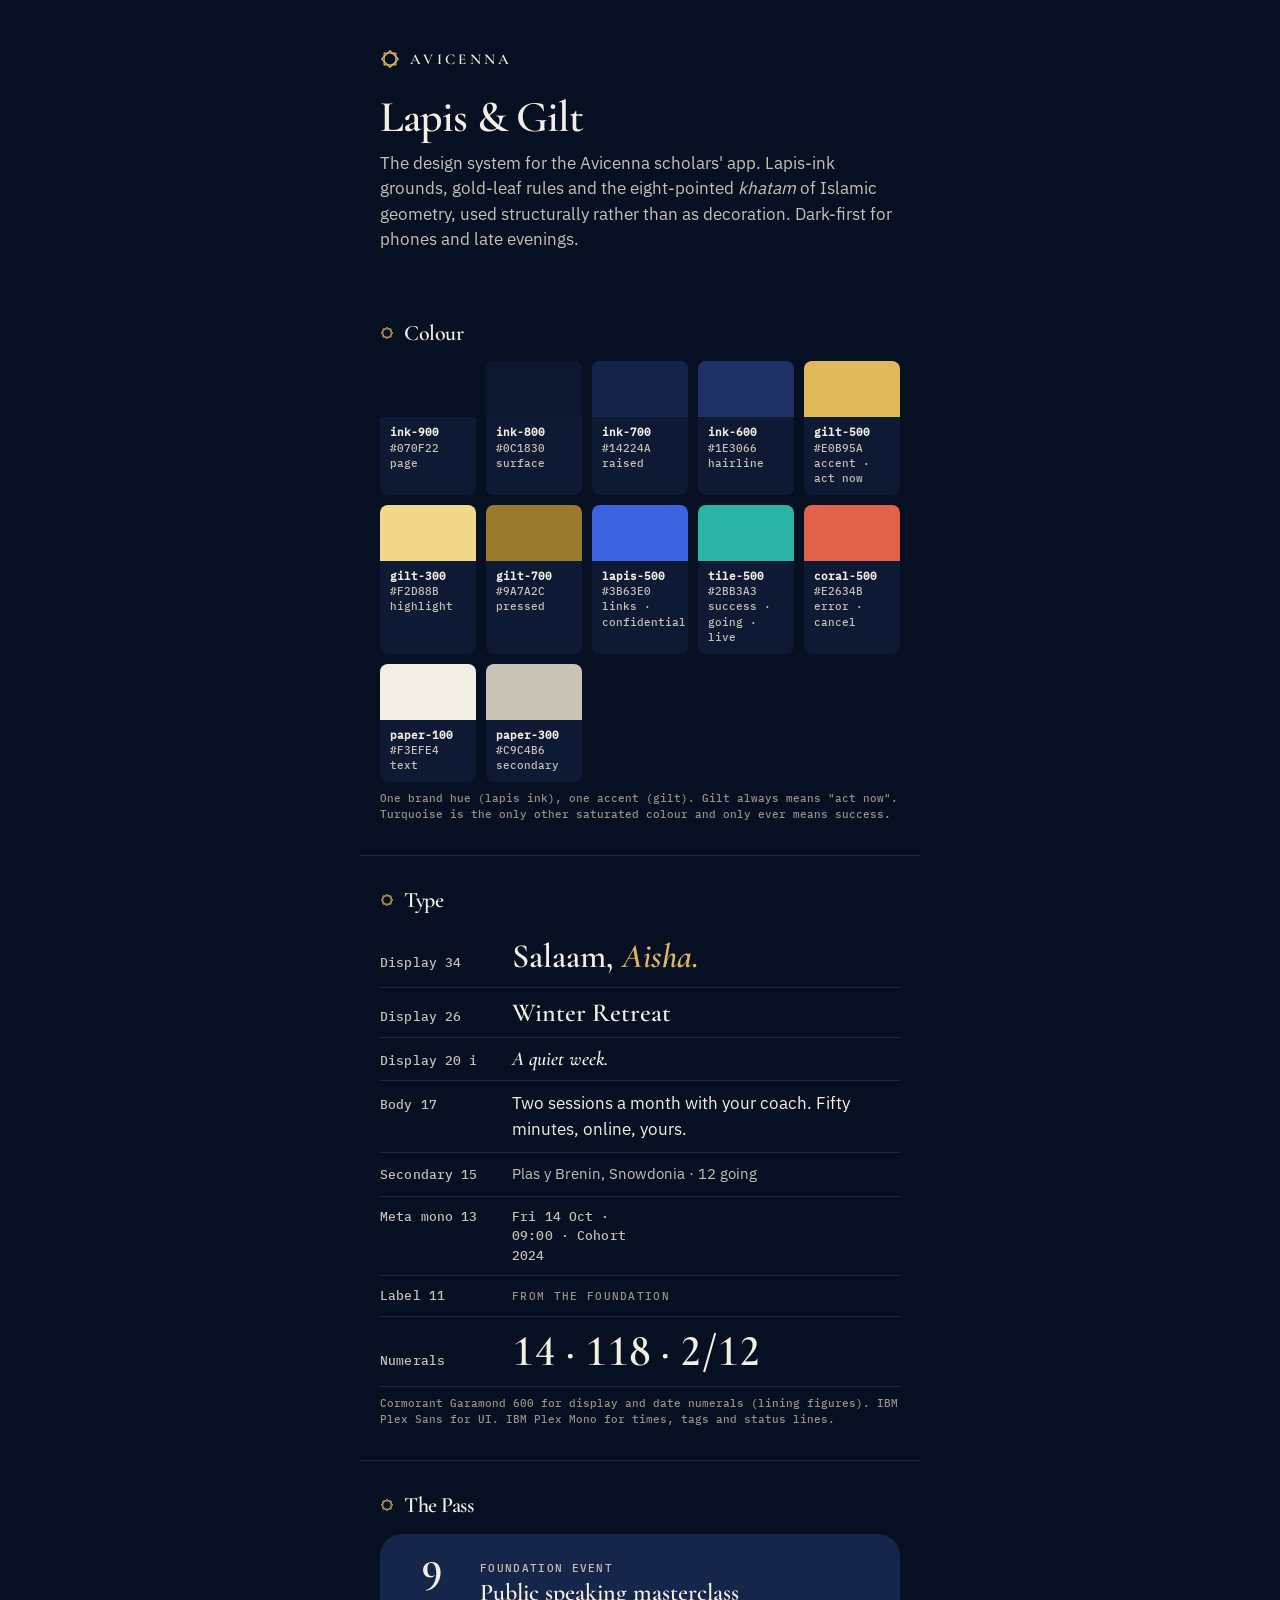
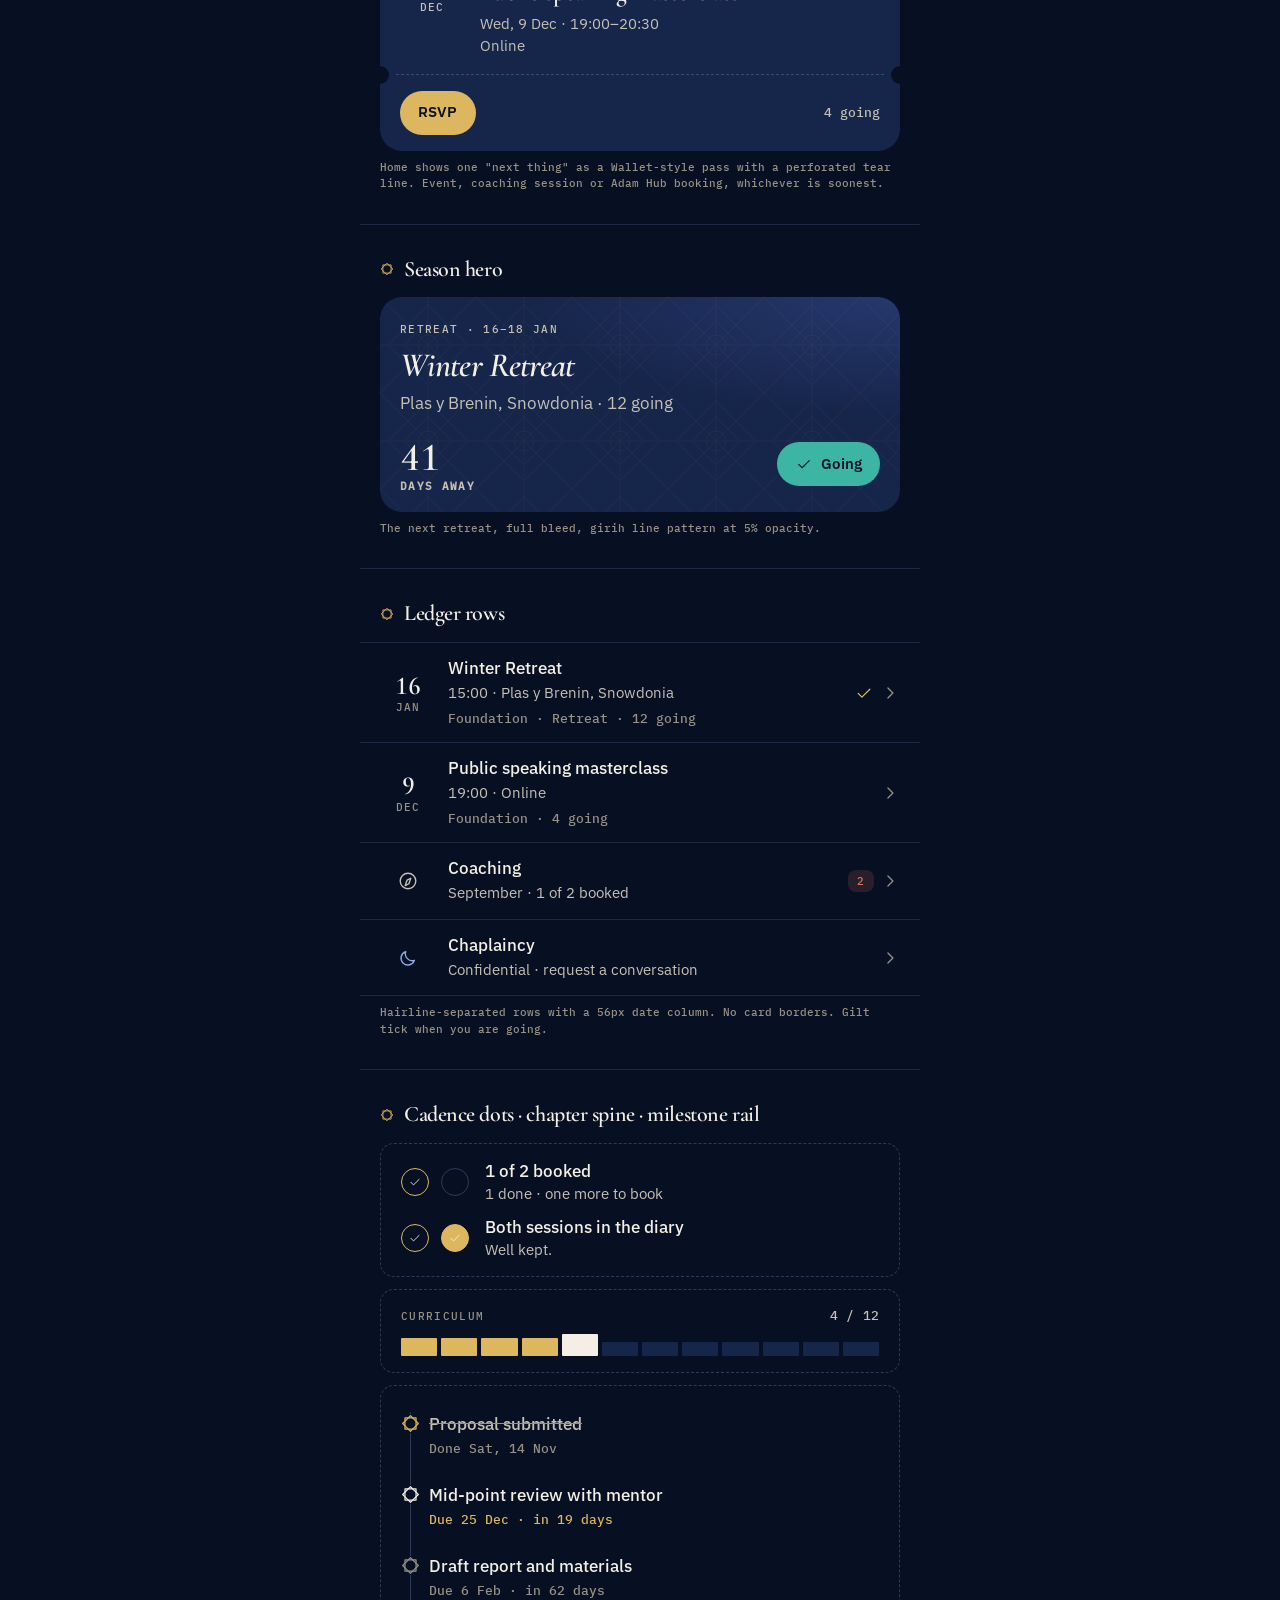
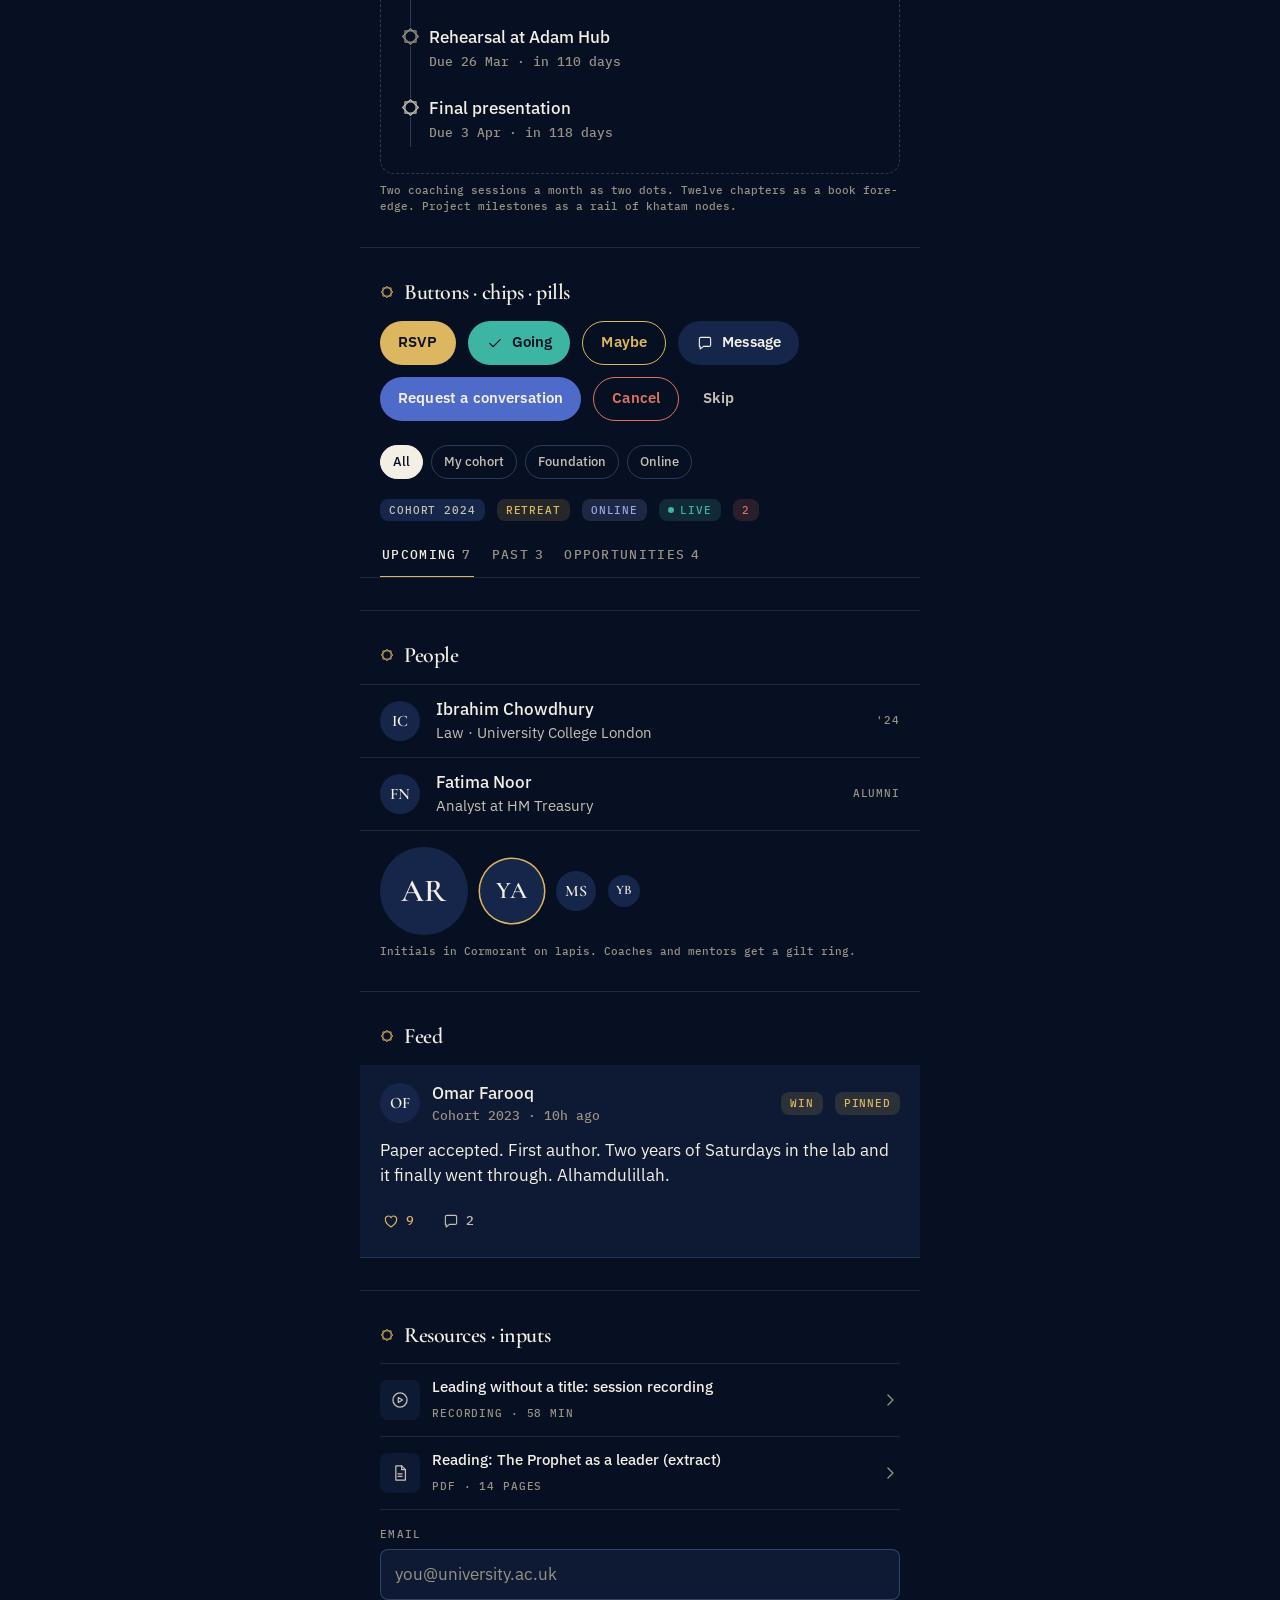
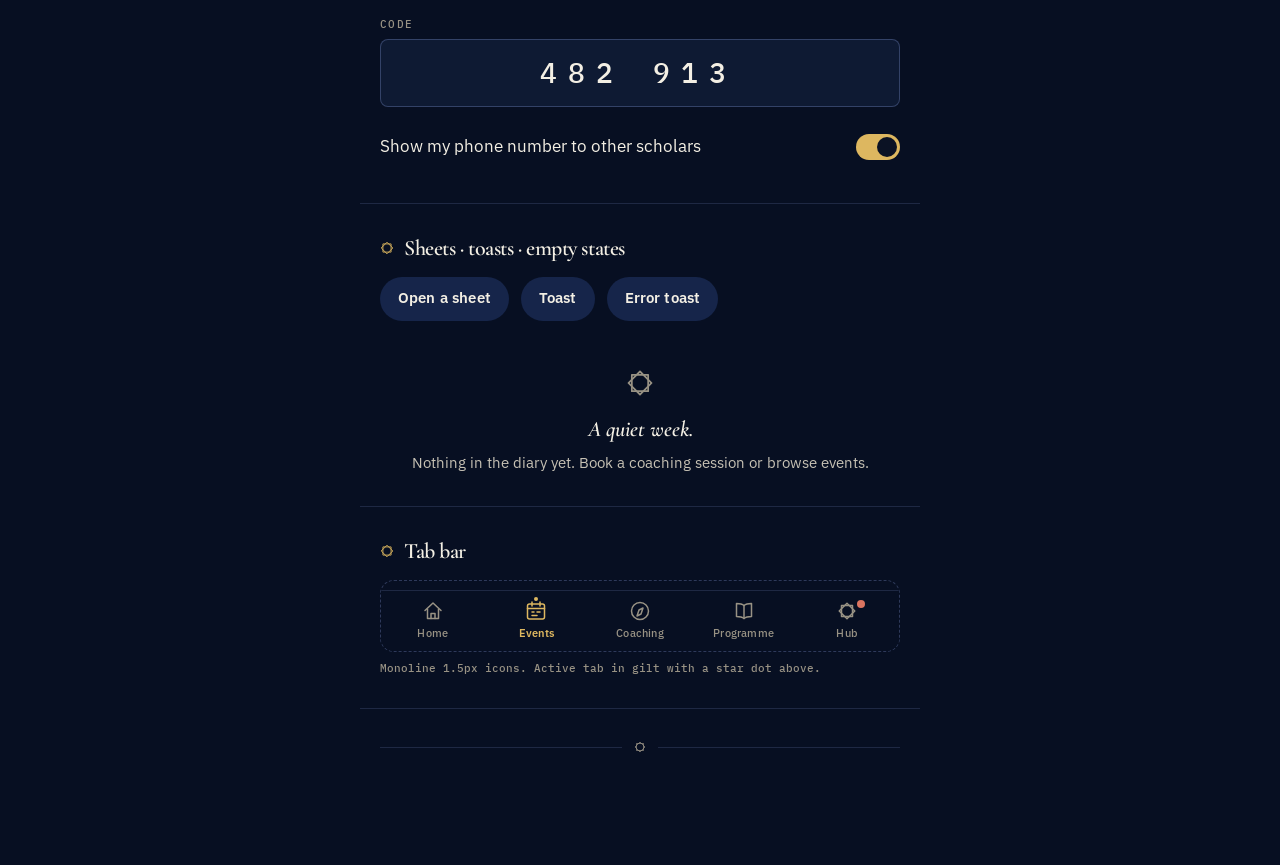
==== commit 319cb143: "Coaching gets its own tab; GitHub Pages deployment workflow - Bottom nav is now Home · Events · Coac" ====
--- a/design/styletile.html
+++ b/design/styletile.html
@@ -89,7 +89,7 @@
   ${S('Sheets · toasts · empty states', `<div class="row"><button class="btn btn--ghost" id="demo-sheet">Open a sheet</button><button class="btn btn--ghost" id="demo-toast">Toast</button><button class="btn btn--ghost" id="demo-err">Error toast</button></div>
     <div class="empty" style="padding-bottom:0">${khatam('khatam')}<div class="empty__title">A quiet week.</div><div class="empty__sub">Nothing in the diary yet. Book a coaching session or browse events.</div></div>`)}
 
-  ${S('Tab bar', `<div style="position:relative;height:72px;border:1px dashed var(--hairline-strong);border-radius:var(--r-m);overflow:hidden"><nav class="tabbar" style="position:absolute"><div class="tabbar__inner"><a class="tab" href="#">${icons.home}<span>Home</span></a><a class="tab" href="#" aria-current="page">${icons.events}<span>Events</span></a><a class="tab" href="#">${icons.programme}<span>Programme</span></a><a class="tab" href="#">${icons.hub}<span>Hub</span><span class="tab__badge"></span></a></div></nav></div>`, 'Monoline 1.5px icons. Active tab in gilt with a star dot above.')}
+  ${S('Tab bar', `<div style="position:relative;height:72px;border:1px dashed var(--hairline-strong);border-radius:var(--r-m);overflow:hidden"><nav class="tabbar" style="position:absolute"><div class="tabbar__inner"><a class="tab" href="#">${icons.home}<span>Home</span></a><a class="tab" href="#" aria-current="page">${icons.events}<span>Events</span></a><a class="tab" href="#">${icons.compass}<span>Coaching</span></a><a class="tab" href="#">${icons.programme}<span>Programme</span></a><a class="tab" href="#">${icons.hub}<span>Hub</span><span class="tab__badge"></span></a></div></nav></div>`, 'Monoline 1.5px icons. Active tab in gilt with a star dot above.')}
 
   <div class="rule-gilt">${khatam('khatam')}</div>
 `;
--- a/css/components.css
+++ b/css/components.css
@@ -27,8 +27,8 @@
 
 /* ---------- Tab bar ---------- */
 .tabbar { position: fixed; left: 0; right: 0; bottom: 0; z-index: 30; padding-bottom: var(--safe-b); background: var(--surface-0); border-top: 1px solid var(--hairline); }
-.tabbar__inner { display: grid; grid-template-columns: repeat(4, 1fr); height: var(--tabbar-h); max-width: var(--max-w); margin: 0 auto; }
-.tab { position: relative; display: flex; flex-direction: column; align-items: center; justify-content: center; gap: 3px; color: var(--text-3); font-size: 11px; font-weight: 500; letter-spacing: 0.02em; -webkit-user-select: none; user-select: none; }
+.tabbar__inner { display: grid; grid-template-columns: repeat(5, 1fr); height: var(--tabbar-h); max-width: var(--max-w); margin: 0 auto; }
+.tab { position: relative; display: flex; flex-direction: column; align-items: center; justify-content: center; gap: 3px; color: var(--text-3); font-size: 10.5px; font-weight: 500; letter-spacing: 0.02em; -webkit-user-select: none; user-select: none; }
 .tab:hover { text-decoration: none; }
 .tab svg { width: 24px; height: 24px; stroke: currentColor; fill: none; stroke-width: 1.5; stroke-linecap: round; stroke-linejoin: round; transition: transform var(--dur-fast) var(--ease-out); }
 .tab:active svg { transform: scale(0.92); }
